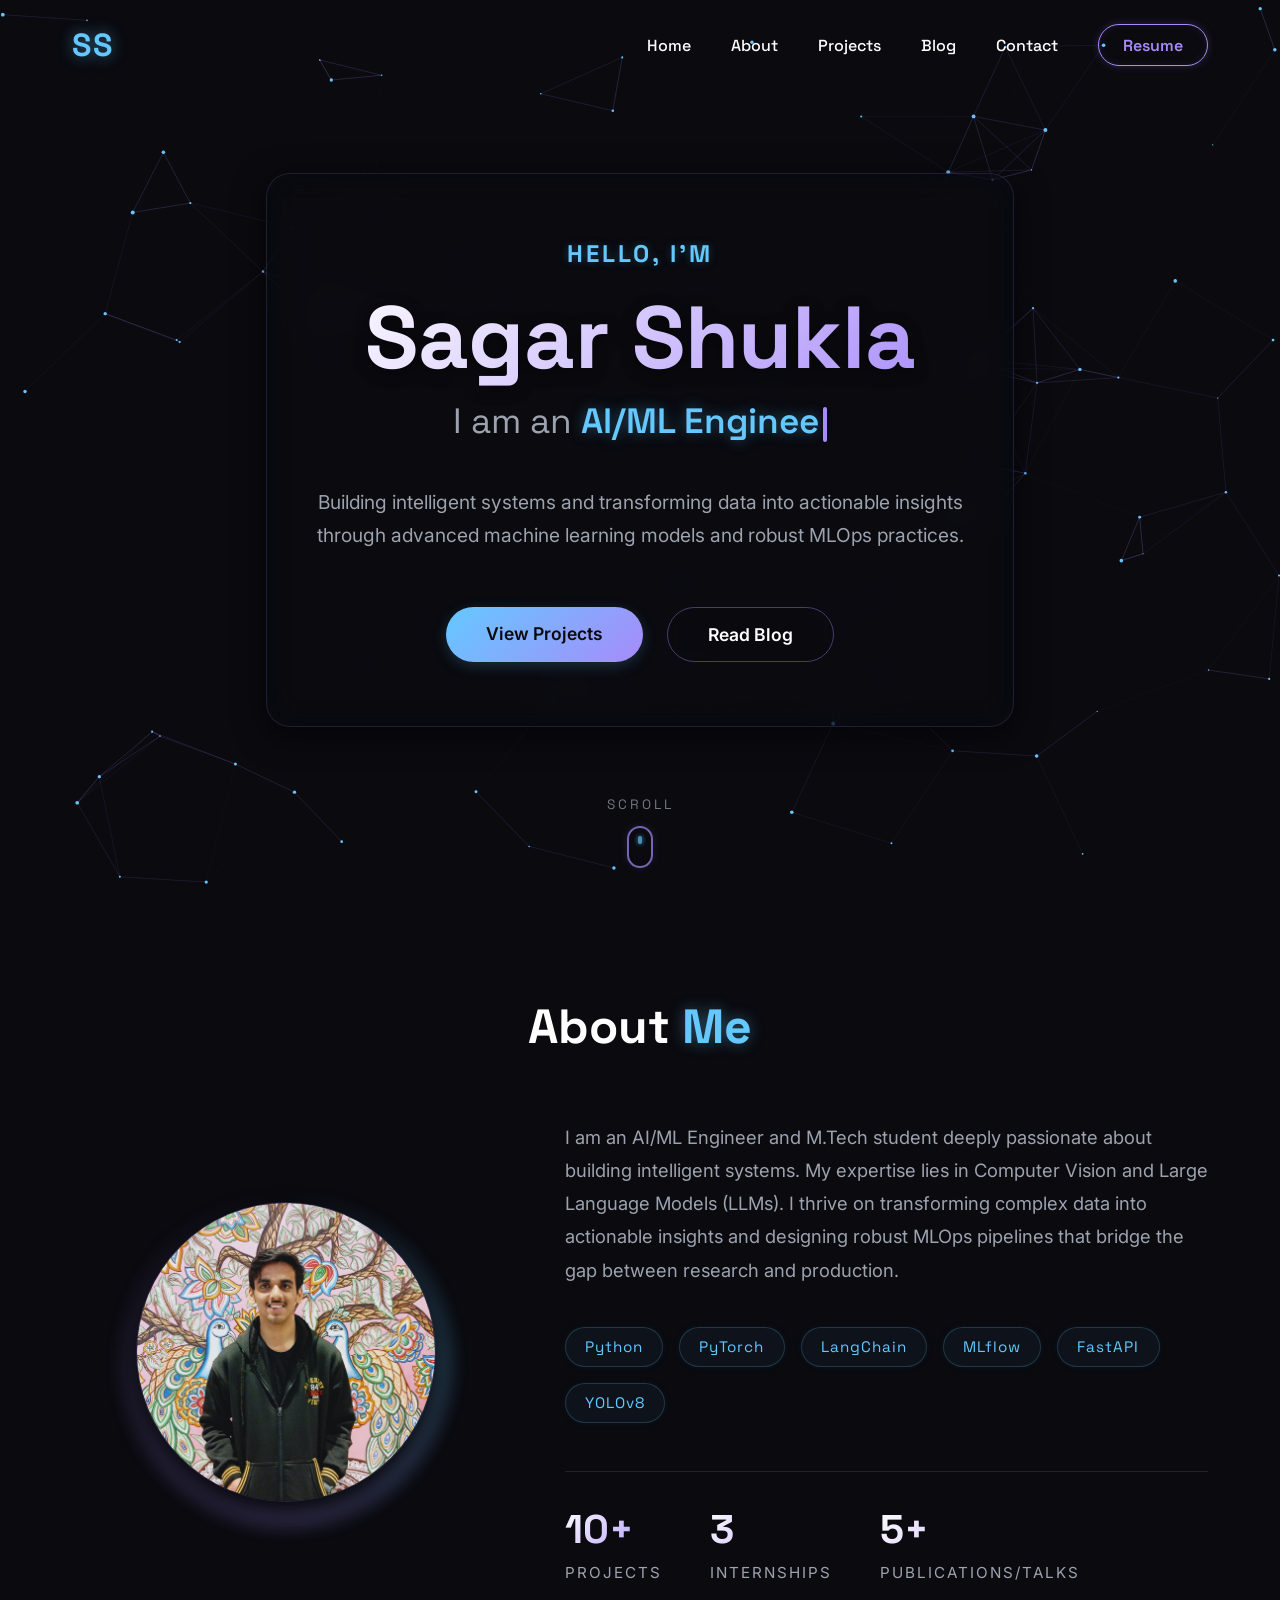
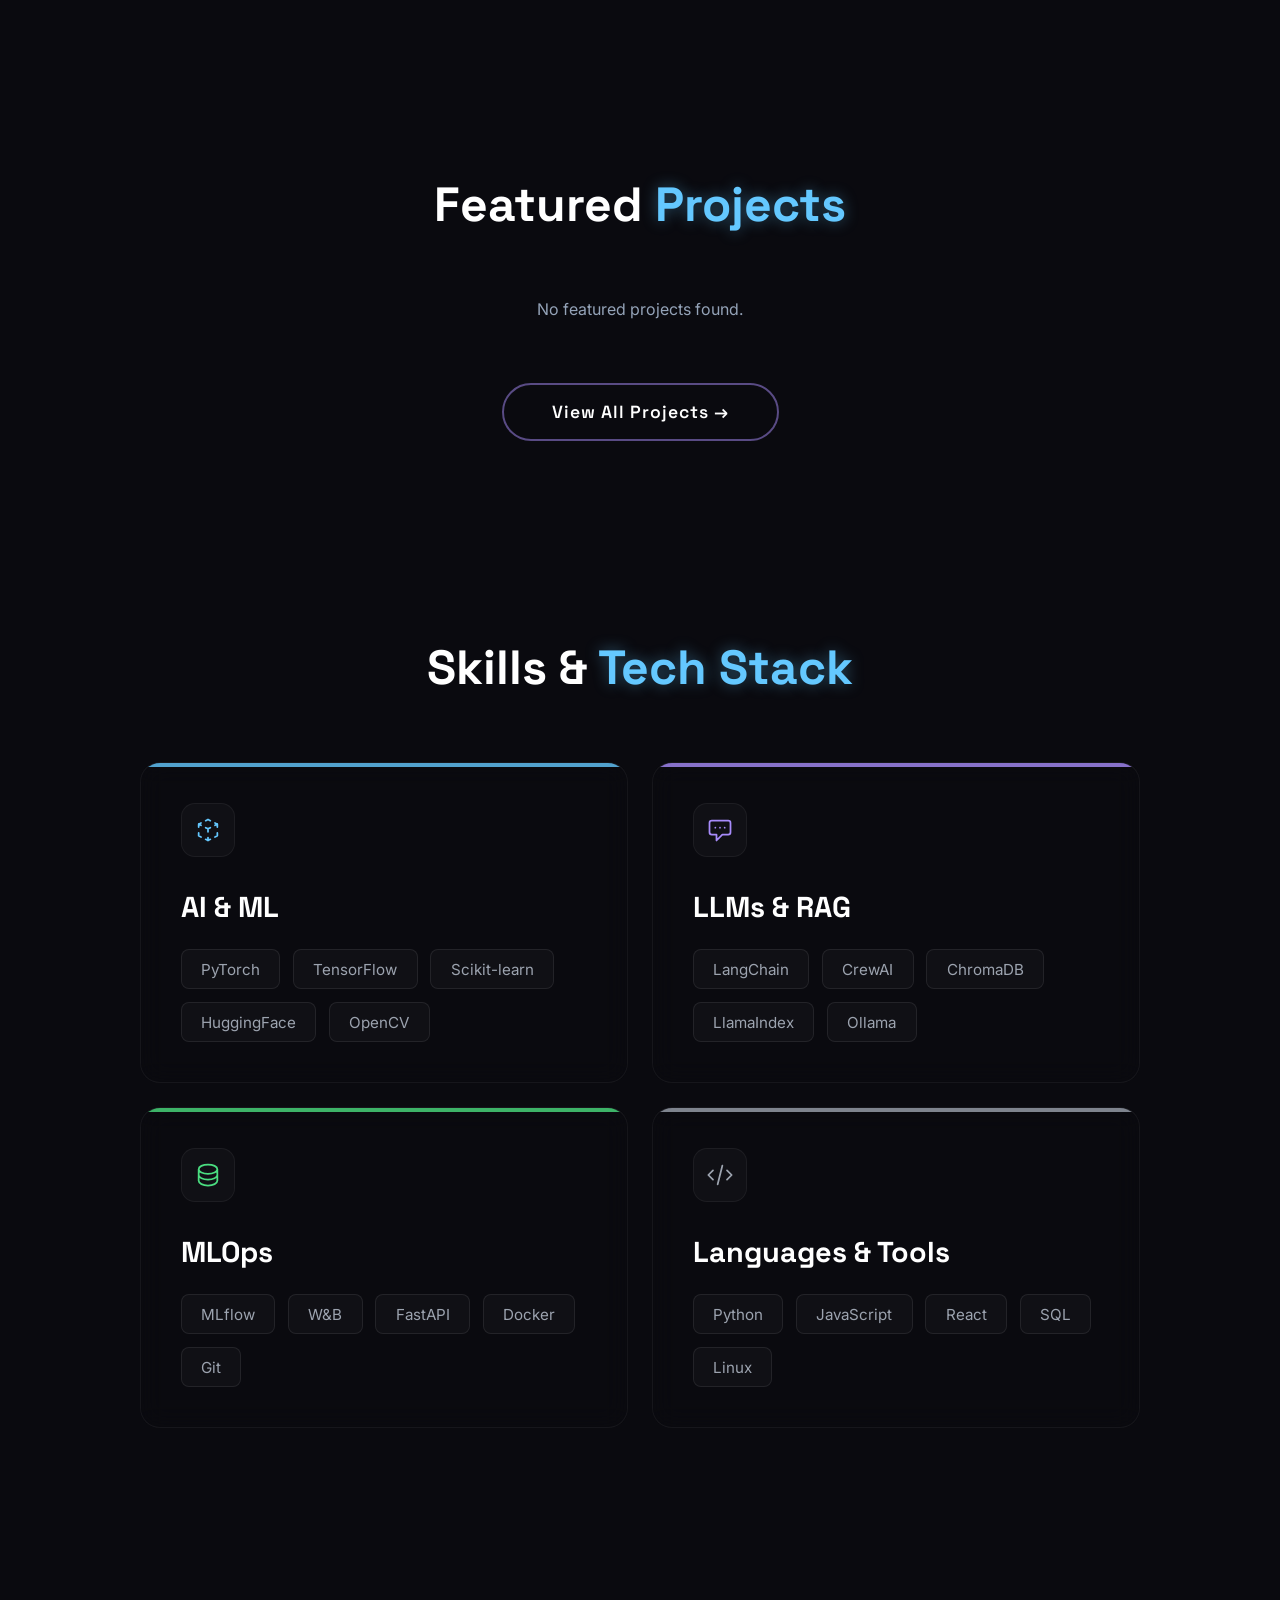
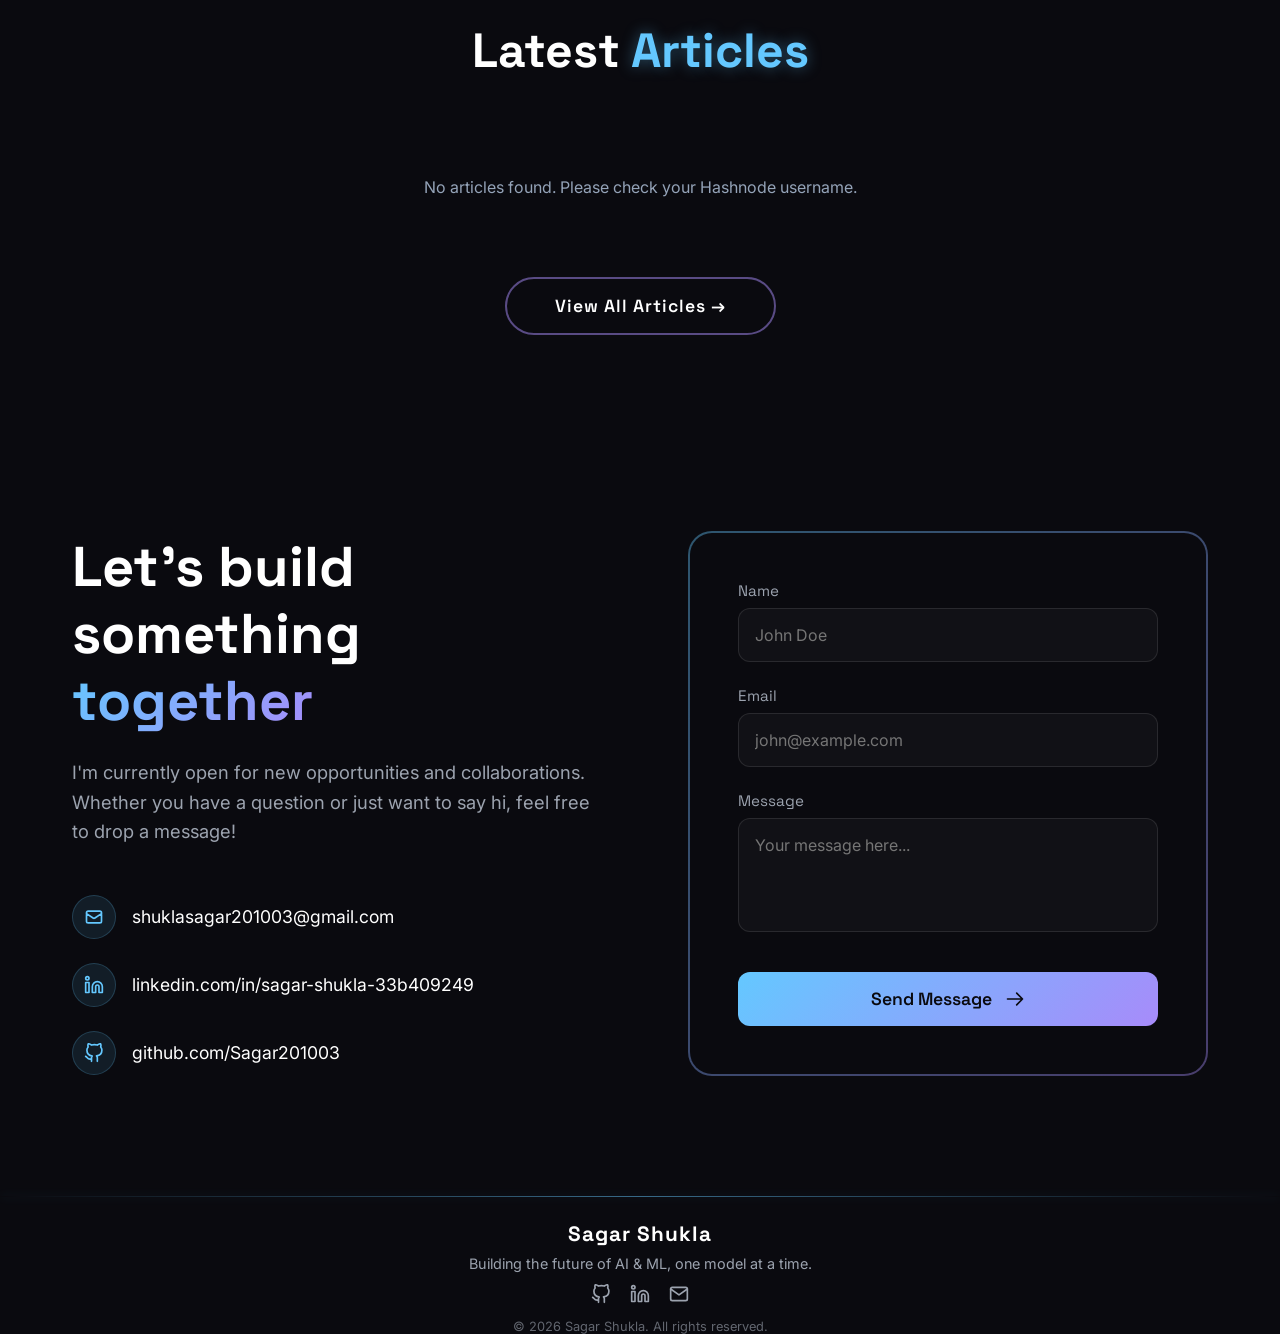
==== index.html @ 0f32e262 "feat: Prepare frontend for Google Sheets Contact Form" ====
<!DOCTYPE html>
<html lang="en">

<head>
    <meta charset="UTF-8">
    <meta name="viewport" content="width=device-width, initial-scale=1.0">
    <title>Sagar Shukla | AI/ML Engineer</title>
    <meta name="description"
        content="Portfolio of Sagar Shukla, AI/ML Engineer, MLOps Practitioner, and Computer Vision Engineer.">
    <link rel="preconnect" href="https://fonts.googleapis.com">
    <link rel="preconnect" href="https://fonts.gstatic.com" crossorigin>
    <link
        href="https://fonts.googleapis.com/css2?family=Inter:wght@400;500;600&family=Space+Grotesk:wght@500;700&display=swap"
        rel="stylesheet">
    <link rel="stylesheet" href="style.css">
</head>

<body>
    <!-- Navbar -->
    <nav id="navbar" class="navbar">
        <div class="nav-container">
            <a href="index.html" class="logo">SS</a>

            <div class="nav-menu">
                <a href="index.html" class="nav-link">Home</a>
                <a href="#about" class="nav-link">About</a>
                <a href="projects.html" class="nav-link">Projects</a>
                <a href="blog.html" class="nav-link">Blog</a>
                <a href="#contact" class="nav-link">Contact</a>
                <a href="SagarResume.pdf" target="_blank" rel="noopener noreferrer" class="btn-resume">Resume</a>
            </div>

            <div class="hamburger">
                <span class="bar"></span>
                <span class="bar"></span>
                <span class="bar"></span>
            </div>
        </div>
    </nav>

    <!-- Animated neural network background -->
    <canvas id="neural-bg"></canvas>

    <main class="hero-container">
        <div class="glass-card hero-content">
            <h2 class="greeting">Hello, I'm</h2>
            <h1 class="name">Sagar Shukla</h1>
            <div class="typewriter-container">
                <span class="role-prefix">I am an </span>
                <span class="typewriter-text" id="typewriter"></span><span class="cursor"></span>
            </div>

            <p class="description">
                Building intelligent systems and transforming data into actionable insights through advanced machine
                learning models and robust MLOps practices.
            </p>

            <div class="cta-group">
                <a href="#projects" class="btn btn-primary">View Projects</a>
                <a href="#blog" class="btn btn-secondary">Read Blog</a>
            </div>
        </div>

        <div class="scroll-indicator">
            <span>Scroll</span>
            <div class="mouse">
                <div class="wheel"></div>
            </div>
        </div>
    </main>

    <section id="about" class="about-section">
        <div class="container">
            <h2 class="section-title">About <span>Me</span></h2>

            <div class="about-content">
                <!-- Left: Stylized Avatar Placeholder -->
                <div class="about-image-wrapper">
                    <div class="glowing-ring"></div>
                    <img src="Sagar_ProfilePhoto.jpeg" alt="Sagar Shukla" class="avatar-placeholder" style="object-fit: cover; z-index: 2;" />
                </div>

                <!-- Right: Bio, Skills, Stats -->
                <div class="about-text-content">
                    <p class="bio">
                        I am an AI/ML Engineer and M.Tech student deeply passionate about building intelligent systems.
                        My expertise lies in Computer Vision and Large Language Models (LLMs). I thrive on transforming
                        complex data into actionable insights and designing robust MLOps pipelines that bridge the gap
                        between research and production.
                    </p>

                    <div class="skills-container">
                        <span class="skill-pill">Python</span>
                        <span class="skill-pill">PyTorch</span>
                        <span class="skill-pill">LangChain</span>
                        <span class="skill-pill">MLflow</span>
                        <span class="skill-pill">FastAPI</span>
                        <span class="skill-pill">YOLOv8</span>
                    </div>

                    <div class="stats-container">
                        <div class="stat-item">
                            <h3 class="stat-number">10+</h3>
                            <p class="stat-label">Projects</p>
                        </div>
                        <div class="stat-item">
                            <h3 class="stat-number">3</h3>
                            <p class="stat-label">Internships</p>
                        </div>
                        <div class="stat-item">
                            <h3 class="stat-number">5+</h3>
                            <p class="stat-label">Publications/Talks</p>
                        </div>
                    </div>
                </div>
            </div>
        </div>
    </section>

    <section id="projects" class="projects-section">
        <div class="container">
            <h2 class="section-title">Featured <span>Projects</span></h2>

            <div class="projects-grid" id="homepage-featured-projects">
                <!-- Dynamically populated by JS -->
                <div style="text-align: center; grid-column: 1 / -1; padding: 2rem; color: #94a3b8;">
                    Loading featured projects from GitHub...
                </div>
            </div>

            <div class="view-all-container">
                <a href="projects.html" class="btn btn-outline-pill">View All Projects &rarr;</a>
            </div>
        </div>
    </section>

    <section id="skills" class="skills-section">
        <div class="container">
            <h2 class="section-title">Skills & <span>Tech Stack</span></h2>

            <div class="bento-grid">
                <!-- AI/ML -->
                <div class="bento-card bento-aiml">
                    <div class="bento-icon">
                        <svg viewBox="0 0 24 24" fill="none" stroke="currentColor" stroke-width="1.5">
                            <path stroke-linecap="round" stroke-linejoin="round"
                                d="M14 10l-2 1m0 0l-2-1m2 1v2.5M20 7l-2 1m2-1l-2-1m2 1v2.5M14 4l-2-1-2 1M4 7l2-1M4 7l2 1M4 7v2.5M12 21l-2-1m2 1l2-1m-2 1v-2.5M6 18l-2-1v-2.5M18 18l2-1v-2.5" />
                        </svg>
                    </div>
                    <h3 class="bento-title">AI & ML</h3>
                    <div class="bento-tags">
                        <span class="skill-tag tag-aiml">PyTorch</span>
                        <span class="skill-tag tag-aiml">TensorFlow</span>
                        <span class="skill-tag tag-aiml">Scikit-learn</span>
                        <span class="skill-tag tag-aiml">HuggingFace</span>
                        <span class="skill-tag tag-aiml">OpenCV</span>
                    </div>
                </div>

                <!-- LLMs & RAG -->
                <div class="bento-card bento-llms">
                    <div class="bento-icon">
                        <svg viewBox="0 0 24 24" fill="none" stroke="currentColor" stroke-width="1.5">
                            <path stroke-linecap="round" stroke-linejoin="round"
                                d="M8 10h.01M12 10h.01M16 10h.01M9 16H5a2 2 0 01-2-2V6a2 2 0 012-2h14a2 2 0 012 2v8a2 2 0 01-2 2h-5l-5 5v-5z" />
                        </svg>
                    </div>
                    <h3 class="bento-title">LLMs & RAG</h3>
                    <div class="bento-tags">
                        <span class="skill-tag tag-llms">LangChain</span>
                        <span class="skill-tag tag-llms">CrewAI</span>
                        <span class="skill-tag tag-llms">ChromaDB</span>
                        <span class="skill-tag tag-llms">LlamaIndex</span>
                        <span class="skill-tag tag-llms">Ollama</span>
                    </div>
                </div>

                <!-- MLOps -->
                <div class="bento-card bento-mlops">
                    <div class="bento-icon">
                        <svg viewBox="0 0 24 24" fill="none" stroke="currentColor" stroke-width="1.5">
                            <path stroke-linecap="round" stroke-linejoin="round"
                                d="M4 7v10c0 2.21 3.582 4 8 4s8-1.79 8-4V7M4 7c0 2.21 3.582 4 8 4s8-1.79 8-4M4 7c0-2.21 3.582-4 8-4s8 1.79 8 4m0 5c0 2.21-3.582 4-8 4s-8-1.79-8-4" />
                        </svg>
                    </div>
                    <h3 class="bento-title">MLOps</h3>
                    <div class="bento-tags">
                        <span class="skill-tag tag-mlops">MLflow</span>
                        <span class="skill-tag tag-mlops">W&B</span>
                        <span class="skill-tag tag-mlops">FastAPI</span>
                        <span class="skill-tag tag-mlops">Docker</span>
                        <span class="skill-tag tag-mlops">Git</span>
                    </div>
                </div>

                <!-- Languages & Tools -->
                <div class="bento-card bento-tools">
                    <div class="bento-icon">
                        <svg viewBox="0 0 24 24" fill="none" stroke="currentColor" stroke-width="1.5">
                            <path stroke-linecap="round" stroke-linejoin="round"
                                d="M10 20l4-16m4 4l4 4-4 4M6 16l-4-4 4-4" />
                        </svg>
                    </div>
                    <h3 class="bento-title">Languages & Tools</h3>
                    <div class="bento-tags">
                        <span class="skill-tag tag-tools">Python</span>
                        <span class="skill-tag tag-tools">JavaScript</span>
                        <span class="skill-tag tag-tools">React</span>
                        <span class="skill-tag tag-tools">SQL</span>
                        <span class="skill-tag tag-tools">Linux</span>
                    </div>
                </div>
            </div>
        </div>
    </section>

    <section id="blog" class="blog-section">
        <div class="container">
            <h2 class="section-title">Latest <span>Articles</span></h2>

            <div class="blog-list" id="latest-articles-container">
                <div style="text-align: center; padding: 2rem; color: #94a3b8; width: 100%;">
                    Loading latest articles...
                </div>
            </div>

            <div class="view-all-container">
                <a href="blog.html" class="btn btn-outline-pill">View All Articles &rarr;</a>
            </div>
        </div>
    </section>

    <section id="contact" class="contact-section">
        <div class="container">
            <div class="contact-grid">
                <!-- Left Side: Info -->
                <div class="contact-info">
                    <h2 class="contact-heading">Let's build something <span>together</span></h2>
                    <p class="contact-text">I'm currently open for new opportunities and collaborations. Whether you
                        have a question or just want to say hi, feel free to drop a message!</p>

                    <div class="contact-links">
                        <a href="mailto:shuklasagar201003@gmail.com" class="contact-row">
                            <div class="contact-icon">
                                <svg viewBox="0 0 24 24" fill="none" stroke="currentColor" stroke-width="2">
                                    <path stroke-linecap="round" stroke-linejoin="round"
                                        d="M3 8l7.89 5.26a2 2 0 002.22 0L21 8M5 19h14a2 2 0 002-2V7a2 2 0 00-2-2H5a2 2 0 00-2 2v10a2 2 0 002 2z" />
                                </svg>
                            </div>
                            <span>shuklasagar201003@gmail.com</span>
                        </a>
                        <a href="https://www.linkedin.com/in/sagar-shukla-33b409249/" target="_blank" class="contact-row">
                            <div class="contact-icon">
                                <svg viewBox="0 0 24 24" fill="none" stroke="currentColor" stroke-width="2">
                                    <path stroke-linecap="round" stroke-linejoin="round"
                                        d="M16 8a6 6 0 016 6v7h-4v-7a2 2 0 00-2-2 2 2 0 00-2 2v7h-4v-7a6 6 0 016-6zM2 9h4v12H2z" />
                                    <circle cx="4" cy="4" r="2" />
                                </svg>
                            </div>
                            <span>linkedin.com/in/sagar-shukla-33b409249</span>
                        </a>
                        <a href="https://github.com/Sagar201003" target="_blank" class="contact-row">
                            <div class="contact-icon">
                                <svg viewBox="0 0 24 24" fill="none" stroke="currentColor" stroke-width="2">
                                    <path stroke-linecap="round" stroke-linejoin="round"
                                        d="M9 19c-5 1.5-5-2.5-7-3m14 6v-3.87a3.37 3.37 0 00-.94-2.61c3.14-.35 6.44-1.54 6.44-7A5.44 5.44 0 0020 4.77 5.07 5.07 0 0019.91 1S18.73.65 16 2.48a13.38 13.38 0 00-7 0C6.27.65 5.09 1 5.09 1A5.07 5.07 0 005 4.77a5.44 5.44 0 00-1.5 3.78c0 5.42 3.3 6.61 6.44 7A3.37 3.37 0 009 18.13V22" />
                                </svg>
                            </div>
                            <span>github.com/Sagar201003</span>
                        </a>
                    </div>
                </div>

                <!-- Right Side: Form -->
                <div class="contact-form-wrapper">
                    <div class="form-gradient-border"></div>
                    <form id="contactForm" class="contact-form">
                        <!-- Honeypot Spam Protection -->
                        <input type="text" name="_honeypot" style="display:none" tabindex="-1" autocomplete="off">

                        <div class="input-group">
                            <label for="name">Name</label>
                            <input type="text" id="name" name="name" placeholder="John Doe" required>
                        </div>
                        <div class="input-group">
                            <label for="email">Email</label>
                            <input type="email" id="email" name="email" placeholder="john@example.com" required>
                        </div>
                        <div class="input-group">
                            <label for="message">Message</label>
                            <textarea id="message" name="message" rows="4" placeholder="Your message here..." required></textarea>
                        </div>
                        <button type="submit" id="submitBtn" class="btn-submit">
                            <span id="btnText">Send Message</span>
                            <svg id="btnIcon" viewBox="0 0 24 24" fill="none" stroke="currentColor" stroke-width="2">
                                <path stroke-linecap="round" stroke-linejoin="round" d="M14 5l7 7m0 0l-7 7m7-7H3" />
                            </svg>
                        </button>
                        <div id="formStatus" style="margin-top: 1rem; text-align: center; font-weight: 500; display: none; padding: 0.5rem; border-radius: 8px;"></div>
                    </form>
                </div>
            </div>
        </div>
    </section>

    <!-- Footer -->
    <footer class="footer">
        <div class="footer-divider"></div>
        <div class="footer-content">
            <h3 class="footer-name">Sagar Shukla</h3>
            <p class="footer-tagline">Building the future of AI & ML, one model at a time.</p>

            <div class="footer-socials">
                <a href="https://github.com/Sagar201003" target="_blank" class="social-icon">
                    <svg viewBox="0 0 24 24" fill="none" stroke="currentColor" stroke-width="2" stroke-linecap="round" stroke-linejoin="round">
                        <path d="M9 19c-5 1.5-5-2.5-7-3m14 6v-3.87a3.37 3.37 0 00-.94-2.61c3.14-.35 6.44-1.54 6.44-7A5.44 5.44 0 0020 4.77 5.07 5.07 0 0019.91 1S18.73.65 16 2.48a13.38 13.38 0 00-7 0C6.27.65 5.09 1 5.09 1A5.07 5.07 0 005 4.77a5.44 5.44 0 00-1.5 3.78c0 5.42 3.3 6.61 6.44 7A3.37 3.37 0 009 18.13V22" />
                    </svg>
                </a>
                <a href="https://www.linkedin.com/in/sagar-shukla-33b409249/" target="_blank" class="social-icon">
                    <svg viewBox="0 0 24 24" fill="none" stroke="currentColor" stroke-width="2" stroke-linecap="round" stroke-linejoin="round">
                        <path d="M16 8a6 6 0 016 6v7h-4v-7a2 2 0 00-2-2 2 2 0 00-2 2v7h-4v-7a6 6 0 016-6zM2 9h4v12H2z" />
                        <circle cx="4" cy="4" r="2" />
                    </svg>
                </a>
                <a href="mailto:shuklasagar201003@gmail.com" class="social-icon">
                    <svg viewBox="0 0 24 24" fill="none" stroke="currentColor" stroke-width="2" stroke-linecap="round" stroke-linejoin="round">
                        <path d="M4 4h16c1.1 0 2 .9 2 2v12c0 1.1-.9 2-2 2H4c-1.1 0-2-.9-2-2V6c0-1.1.9-2 2-2z"></path>
                        <polyline points="22,6 12,13 2,6"></polyline>
                    </svg>
                </a>
            </div>
            <p class="footer-copyright">&copy; 2026 Sagar Shukla. All rights reserved.</p>
        </div>
    </footer>

    <script src="hashnode.js"></script>
    <script src="github.js"></script>
    <script src="script.js"></script>
</body>

</html>
---- style.css ----
:root {
    --bg-color: #0a0a0f;
    --accent-blue: #64c8ff;
    --accent-violet: #a78bfa;
    --text-primary: #ffffff;
    --text-secondary: #9ca3af;
    --font-heading: 'Space Grotesk', sans-serif;
    --font-body: 'Inter', sans-serif;
}

* {
    margin: 0;
    padding: 0;
    box-sizing: border-box;
    scroll-behavior: smooth;
}

body {
    background-color: var(--bg-color);
    color: var(--text-primary);
    font-family: var(--font-body);
    overflow-x: hidden;
    min-height: 100vh;
}
/* Navbar */
.navbar {
    position: fixed;
    top: 0;
    left: 0;
    width: 100%;
    z-index: 1000;
    background: transparent;
    transition: all 0.4s ease;
    padding: 1.5rem 0;
}

.navbar.scrolled {
    background: rgba(10, 10, 15, 0.85);
    backdrop-filter: blur(16px);
    -webkit-backdrop-filter: blur(16px);
    padding: 1rem 0;
    border-bottom: 1px solid rgba(167, 139, 250, 0.1);
    box-shadow: 0 4px 30px rgba(0, 0, 0, 0.5);
}

.nav-container {
    max-width: 1200px;
    margin: 0 auto;
    padding: 0 2rem;
    display: flex;
    justify-content: space-between;
    align-items: center;
}

.logo {
    font-family: var(--font-heading);
    font-size: 2rem;
    font-weight: 700;
    color: var(--accent-blue);
    text-decoration: none;
    text-shadow: 0 0 15px rgba(100, 200, 255, 0.5);
    letter-spacing: 2px;
}

.nav-menu {
    display: flex;
    align-items: center;
    gap: 2.5rem;
}

.nav-link {
    font-family: var(--font-heading);
    color: var(--text-primary);
    text-decoration: none;
    font-size: 1rem;
    font-weight: 500;
    position: relative;
    transition: color 0.3s ease;
}

.nav-link:hover {
    color: var(--accent-blue);
}

.nav-link::after {
    content: '';
    position: absolute;
    bottom: -5px;
    left: 0;
    width: 0;
    height: 2px;
    background: var(--accent-blue);
    transition: width 0.3s ease;
    box-shadow: 0 0 8px var(--accent-blue);
}

.nav-link:hover::after {
    width: 100%;
}

.btn-resume {
    font-family: var(--font-heading);
    color: var(--accent-violet);
    text-decoration: none;
    font-size: 1rem;
    font-weight: 600;
    padding: 0.6rem 1.5rem;
    border: 1px solid var(--accent-violet);
    border-radius: 50px;
    transition: all 0.3s ease;
    box-shadow: 0 0 10px rgba(167, 139, 250, 0.2), inset 0 0 10px rgba(167, 139, 250, 0.1);
}

.btn-resume:hover {
    background: rgba(167, 139, 250, 0.1);
    box-shadow: 0 0 20px rgba(167, 139, 250, 0.4), inset 0 0 15px rgba(167, 139, 250, 0.2);
    transform: translateY(-2px);
}

.hamburger {
    display: none;
    flex-direction: column;
    gap: 6px;
    cursor: pointer;
    z-index: 1001;
}

.hamburger .bar {
    width: 28px;
    height: 3px;
    background-color: var(--text-primary);
    border-radius: 3px;
    transition: all 0.3s ease-in-out;
}

#neural-bg {
    position: fixed;
    top: 0;
    left: 0;
    width: 100vw;
    height: 100vh;
    z-index: -1;
    background-color: var(--bg-color);
}

.hero-container {
    display: flex;
    flex-direction: column;
    justify-content: center;
    align-items: center;
    min-height: 100vh;
    padding: 2rem;
    position: relative;
    z-index: 1;
}

.hero-content {
    text-align: center;
    max-width: 800px;
    padding: 4rem 3rem;
    border-radius: 24px;
    animation: fadeIn 1.5s ease-out;
}

.glass-card {
    background: rgba(10, 10, 15, 0.4);
    backdrop-filter: blur(16px);
    -webkit-backdrop-filter: blur(16px);
    border: 1px solid rgba(167, 139, 250, 0.15);
    box-shadow: 0 8px 32px 0 rgba(0, 0, 0, 0.5), inset 0 0 32px rgba(100, 200, 255, 0.02);
}

.greeting {
    font-family: var(--font-heading);
    color: var(--accent-blue);
    font-size: 1.5rem;
    margin-bottom: 1rem;
    letter-spacing: 3px;
    text-transform: uppercase;
    text-shadow: 0 0 10px rgba(100, 200, 255, 0.3);
}

.name {
    font-family: var(--font-heading);
    font-size: 5.5rem;
    font-weight: 700;
    margin-bottom: 0.5rem;
    background: linear-gradient(135deg, #ffffff 0%, var(--accent-violet) 100%);
    -webkit-background-clip: text;
    -webkit-text-fill-color: transparent;
    line-height: 1.2;
    filter: drop-shadow(0 4px 8px rgba(0,0,0,0.4));
}

.typewriter-container {
    font-family: var(--font-heading);
    font-size: 2.2rem;
    margin-bottom: 2.5rem;
    color: var(--text-secondary);
    height: 3rem; /* Prevents layout shift during typing */
}

.role-prefix {
    font-weight: 400;
}

.typewriter-text {
    color: var(--accent-blue);
    font-weight: 600;
    text-shadow: 0 0 15px rgba(100, 200, 255, 0.4);
}

.cursor {
    display: inline-block;
    width: 4px;
    height: 2.2rem;
    background-color: var(--accent-violet);
    animation: blink 1s step-end infinite;
    margin-left: 4px;
    vertical-align: middle;
    border-radius: 2px;
}

.description {
    font-size: 1.2rem;
    color: var(--text-secondary);
    line-height: 1.7;
    margin-bottom: 3.5rem;
    max-width: 650px;
    margin-inline: auto;
    font-weight: 400;
}

.cta-group {
    display: flex;
    gap: 1.5rem;
    justify-content: center;
}

.btn {
    font-family: var(--font-body);
    font-weight: 600;
    font-size: 1.1rem;
    padding: 1rem 2.5rem;
    border-radius: 50px;
    text-decoration: none;
    transition: all 0.3s cubic-bezier(0.25, 0.8, 0.25, 1);
    cursor: pointer;
    display: inline-block;
    position: relative;
    overflow: hidden;
}

.btn-primary {
    background: linear-gradient(135deg, var(--accent-blue), var(--accent-violet));
    color: var(--bg-color);
    border: none;
    box-shadow: 0 4px 15px rgba(100, 200, 255, 0.2);
}

.btn-primary:hover {
    transform: translateY(-3px);
    box-shadow: 0 8px 25px rgba(100, 200, 255, 0.4);
}

.btn-secondary {
    background: transparent;
    color: var(--text-primary);
    border: 1px solid rgba(167, 139, 250, 0.4);
    backdrop-filter: blur(5px);
}

.btn-secondary:hover {
    background: rgba(167, 139, 250, 0.1);
    transform: translateY(-3px);
    border-color: var(--accent-violet);
    box-shadow: 0 8px 25px rgba(167, 139, 250, 0.2);
}

.scroll-indicator {
    position: absolute;
    bottom: 2rem;
    display: flex;
    flex-direction: column;
    align-items: center;
    gap: 0.8rem;
    color: var(--text-secondary);
    font-size: 0.85rem;
    font-family: var(--font-heading);
    text-transform: uppercase;
    letter-spacing: 3px;
    animation: fadeDown 2s infinite;
    opacity: 0.7;
    transition: opacity 0.3s ease;
}

.scroll-indicator:hover {
    opacity: 1;
}

.mouse {
    width: 26px;
    height: 42px;
    border: 2px solid var(--accent-violet);
    border-radius: 15px;
    display: flex;
    justify-content: center;
    padding-top: 8px;
    box-shadow: 0 0 10px rgba(167, 139, 250, 0.2);
}

.wheel {
    width: 4px;
    height: 8px;
    background-color: var(--accent-blue);
    border-radius: 2px;
    animation: scroll 1.5s infinite;
    box-shadow: 0 0 5px var(--accent-blue);
}

@keyframes blink {
    0%, 100% { opacity: 1; }
    50% { opacity: 0; }
}

@keyframes scroll {
    0% { transform: translateY(0); opacity: 1; }
    100% { transform: translateY(12px); opacity: 0; }
}

@keyframes fadeIn {
    from { opacity: 0; transform: translateY(30px); filter: blur(5px); }
    to { opacity: 1; transform: translateY(0); filter: blur(0); }
}

@keyframes fadeDown {
    0%, 100% { transform: translateY(0); }
    50% { transform: translateY(10px); }
}

/* Container utilities */
.container {
    max-width: 1200px;
    margin: 0 auto;
    padding: 0 2rem;
}

/* About Section */
.about-section {
    padding: 6rem 0;
    position: relative;
    z-index: 1;
    background: transparent;
}

.section-title {
    font-family: var(--font-heading);
    font-size: 3rem;
    text-align: center;
    margin-bottom: 4rem;
    color: var(--text-primary);
}

.section-title span {
    color: var(--accent-blue);
    text-shadow: 0 0 15px rgba(100, 200, 255, 0.4);
}

.about-content {
    display: flex;
    align-items: center;
    gap: 4rem;
}

/* Left: Avatar */
.about-image-wrapper {
    flex: 1;
    display: flex;
    justify-content: center;
    position: relative;
}

.glowing-ring {
    position: absolute;
    width: 320px;
    height: 320px;
    border-radius: 50%;
    background: conic-gradient(from 0deg, transparent 0%, var(--accent-blue) 25%, var(--accent-violet) 50%, transparent 100%);
    animation: rotate 4s linear infinite;
    filter: blur(10px);
    opacity: 0.8;
}

.glowing-ring::after {
    content: '';
    position: absolute;
    inset: 5px;
    background: var(--bg-color);
    border-radius: 50%;
}

.avatar-placeholder {
    width: 300px;
    height: 300px;
    border-radius: 50%;
    background: rgba(10, 10, 15, 0.6);
    backdrop-filter: blur(10px);
    border: 1px solid rgba(167, 139, 250, 0.2);
    display: flex;
    justify-content: center;
    align-items: center;
    position: relative;
    z-index: 2;
    overflow: hidden;
}

.avatar-placeholder svg {
    width: 120px;
    height: 120px;
    color: var(--text-secondary);
    opacity: 0.5;
}

/* Right: Bio & Skills */
.about-text-content {
    flex: 1.5;
}

.bio {
    font-size: 1.15rem;
    color: var(--text-secondary);
    line-height: 1.8;
    margin-bottom: 2.5rem;
}

.skills-container {
    display: flex;
    flex-wrap: wrap;
    gap: 1rem;
    margin-bottom: 3rem;
}

.skill-pill {
    padding: 0.6rem 1.2rem;
    background: rgba(100, 200, 255, 0.05);
    border: 1px solid rgba(100, 200, 255, 0.2);
    border-radius: 50px;
    color: var(--accent-blue);
    font-family: var(--font-heading);
    font-size: 0.95rem;
    letter-spacing: 1px;
    transition: all 0.3s ease;
    box-shadow: 0 0 10px rgba(100, 200, 255, 0.05);
}

.skill-pill:hover {
    background: rgba(100, 200, 255, 0.15);
    border-color: var(--accent-blue);
    box-shadow: 0 0 20px rgba(100, 200, 255, 0.2);
    transform: translateY(-2px);
}

.stats-container {
    display: flex;
    gap: 3rem;
    padding-top: 2rem;
    border-top: 1px solid rgba(255, 255, 255, 0.1);
}

.stat-item {
    display: flex;
    flex-direction: column;
}

.stat-number {
    font-family: var(--font-heading);
    font-size: 2.5rem;
    font-weight: 700;
    background: linear-gradient(135deg, var(--text-primary), var(--accent-violet));
    -webkit-background-clip: text;
    -webkit-text-fill-color: transparent;
    margin-bottom: 0.5rem;
}

.stat-label {
    font-size: 0.95rem;
    color: var(--text-secondary);
    text-transform: uppercase;
    letter-spacing: 2px;
}

@keyframes rotate {
    from { transform: rotate(0deg); }
    to { transform: rotate(360deg); }
}

/* Projects Section */
.projects-section {
    padding: 6rem 0;
    position: relative;
    z-index: 1;
}

.projects-grid {
    display: grid;
    grid-template-columns: repeat(auto-fit, minmax(320px, 1fr));
    gap: 2.5rem;
    margin-bottom: 4rem;
}

.project-card {
    background: rgba(10, 10, 15, 0.4);
    backdrop-filter: blur(12px);
    border: 1px solid rgba(167, 139, 250, 0.15);
    border-radius: 20px;
    overflow: hidden;
    transition: all 0.4s cubic-bezier(0.175, 0.885, 0.32, 1.275);
    display: flex;
    flex-direction: column;
}

.project-card:hover {
    transform: translateY(-10px) scale(1.02);
    border-color: rgba(100, 200, 255, 0.5);
    box-shadow: 0 15px 35px rgba(0, 0, 0, 0.4), 0 0 20px rgba(100, 200, 255, 0.2);
}

.card-banner {
    height: 140px;
    background: linear-gradient(135deg, var(--accent-blue), var(--accent-violet));
    opacity: 0.8;
}

.banner-2 {
    background: linear-gradient(135deg, #4ade80, var(--accent-blue));
}

.banner-3 {
    background: linear-gradient(135deg, var(--accent-violet), #f472b6);
}

.card-content {
    padding: 2rem;
    flex: 1;
    display: flex;
    flex-direction: column;
}

.project-title {
    font-family: var(--font-heading);
    font-size: 1.5rem;
    color: var(--text-primary);
    margin-bottom: 1rem;
}

.project-desc {
    color: var(--text-secondary);
    line-height: 1.6;
    margin-bottom: 1.5rem;
    font-size: 1rem;
    flex: 1;
}

.tech-stack {
    display: flex;
    flex-wrap: wrap;
    gap: 0.5rem;
    margin-bottom: 2rem;
}

.tech-badge {
    font-size: 0.8rem;
    font-weight: 500;
    padding: 0.3rem 0.8rem;
    background: rgba(255, 255, 255, 0.05);
    border: 1px solid rgba(255, 255, 255, 0.1);
    border-radius: 4px;
    color: var(--accent-blue);
    letter-spacing: 0.5px;
}

.card-actions {
    display: flex;
    gap: 1rem;
}

.btn-card {
    flex: 1;
    text-align: center;
    padding: 0.8rem;
    border-radius: 8px;
    font-family: var(--font-heading);
    font-size: 0.95rem;
    text-decoration: none;
    transition: all 0.3s ease;
    font-weight: 600;
}

.btn-card:not(.btn-github) {
    background: rgba(100, 200, 255, 0.1);
    color: var(--accent-blue);
    border: 1px solid rgba(100, 200, 255, 0.2);
}

.btn-card:not(.btn-github):hover {
    background: var(--accent-blue);
    color: var(--bg-color);
}

.btn-github {
    background: rgba(255, 255, 255, 0.05);
    color: var(--text-primary);
    border: 1px solid rgba(255, 255, 255, 0.1);
}

.btn-github:hover {
    background: var(--text-primary);
    color: var(--bg-color);
}

.view-all-container {
    text-align: center;
    margin-top: 2rem;
}

.btn-outline-pill {
    background: transparent;
    color: var(--text-primary);
    border: 2px solid rgba(167, 139, 250, 0.5);
    padding: 1rem 3rem;
    border-radius: 50px;
    font-family: var(--font-heading);
    font-size: 1.1rem;
    text-decoration: none;
    transition: all 0.3s ease;
    display: inline-block;
    letter-spacing: 1px;
}

.btn-outline-pill:hover {
    background: rgba(167, 139, 250, 0.1);
    border-color: var(--accent-violet);
    box-shadow: 0 0 20px rgba(167, 139, 250, 0.2);
    transform: translateY(-2px);
}

/* Skills Section */
.skills-section {
    padding: 6rem 0;
    position: relative;
    z-index: 1;
}

.bento-grid {
    display: grid;
    grid-template-columns: repeat(2, 1fr);
    gap: 1.5rem;
    max-width: 1000px;
    margin: 0 auto;
}

.bento-card {
    background: rgba(10, 10, 15, 0.4);
    backdrop-filter: blur(12px);
    border: 1px solid rgba(255, 255, 255, 0.05);
    border-radius: 20px;
    padding: 2.5rem;
    display: flex;
    flex-direction: column;
    transition: all 0.3s ease;
    position: relative;
    overflow: hidden;
}

.bento-card::before {
    content: '';
    position: absolute;
    top: 0;
    left: 0;
    width: 100%;
    height: 4px;
    background: var(--card-accent, transparent);
    opacity: 0.8;
}

.bento-card:hover {
    transform: translateY(-5px);
    box-shadow: 0 10px 30px rgba(0, 0, 0, 0.5), inset 0 0 20px rgba(255, 255, 255, 0.02);
    border-color: rgba(255, 255, 255, 0.15);
}

.bento-aiml { --card-accent: #64c8ff; }
.bento-llms { --card-accent: #a78bfa; }
.bento-mlops { --card-accent: #4ade80; }
.bento-tools { --card-accent: #9ca3af; }

.bento-icon {
    width: 54px;
    height: 54px;
    border-radius: 14px;
    background: rgba(255, 255, 255, 0.03);
    display: flex;
    align-items: center;
    justify-content: center;
    margin-bottom: 2rem;
    color: var(--card-accent);
    border: 1px solid rgba(255, 255, 255, 0.05);
}

.bento-icon svg {
    width: 28px;
    height: 28px;
}

.bento-title {
    font-family: var(--font-heading);
    font-size: 1.8rem;
    color: var(--text-primary);
    margin-bottom: 1.5rem;
}

.bento-tags {
    display: flex;
    flex-wrap: wrap;
    gap: 0.8rem;
    margin-top: auto;
}

.skill-tag {
    padding: 0.6rem 1.2rem;
    background: rgba(255, 255, 255, 0.03);
    border: 1px solid rgba(255, 255, 255, 0.08);
    border-radius: 8px;
    font-size: 0.95rem;
    color: var(--text-secondary);
    transition: all 0.3s ease;
    font-family: var(--font-body);
}

.bento-card:hover .tag-aiml { border-color: rgba(100, 200, 255, 0.3); color: #64c8ff; background: rgba(100, 200, 255, 0.05); box-shadow: 0 0 10px rgba(100, 200, 255, 0.1); }
.bento-card:hover .tag-llms { border-color: rgba(167, 139, 250, 0.3); color: #a78bfa; background: rgba(167, 139, 250, 0.05); box-shadow: 0 0 10px rgba(167, 139, 250, 0.1); }
.bento-card:hover .tag-mlops { border-color: rgba(74, 222, 128, 0.3); color: #4ade80; background: rgba(74, 222, 128, 0.05); box-shadow: 0 0 10px rgba(74, 222, 128, 0.1); }
.bento-card:hover .tag-tools { border-color: rgba(156, 163, 175, 0.3); color: #e5e7eb; background: rgba(156, 163, 175, 0.05); box-shadow: 0 0 10px rgba(156, 163, 175, 0.1); }

/* Blog Section */
.blog-section {
    padding: 6rem 0;
    position: relative;
    z-index: 1;
}

.blog-list {
    display: flex;
    flex-direction: column;
    gap: 1.5rem;
    margin-bottom: 3rem;
    max-width: 900px;
    margin-inline: auto;
}

.blog-card {
    background: rgba(10, 10, 15, 0.4);
    backdrop-filter: blur(12px);
    border: 1px solid rgba(167, 139, 250, 0.1);
    border-left: 4px solid var(--accent-blue);
    border-radius: 12px;
    transition: all 0.3s ease;
}

.blog-card:hover {
    transform: translateX(10px);
    border-color: rgba(167, 139, 250, 0.3);
    border-left-color: var(--accent-blue);
    box-shadow: 0 10px 30px rgba(0, 0, 0, 0.3), -5px 0 15px rgba(100, 200, 255, 0.15);
    background: rgba(10, 10, 15, 0.6);
}

.blog-card-content {
    padding: 2rem;
}

.blog-meta {
    display: flex;
    align-items: center;
    flex-wrap: wrap;
    gap: 1.5rem;
    margin-bottom: 1rem;
    font-size: 0.9rem;
    color: var(--text-secondary);
}

.blog-category {
    padding: 0.3rem 1rem;
    border-radius: 50px;
    font-family: var(--font-heading);
    font-weight: 600;
    letter-spacing: 0.5px;
    font-size: 0.8rem;
    text-transform: uppercase;
}

.cat-cv {
    background: rgba(100, 200, 255, 0.1);
    color: #64c8ff;
    border: 1px solid rgba(100, 200, 255, 0.2);
}

.cat-llm {
    background: rgba(167, 139, 250, 0.1);
    color: #a78bfa;
    border: 1px solid rgba(167, 139, 250, 0.2);
}

.cat-mlops {
    background: rgba(74, 222, 128, 0.1);
    color: #4ade80;
    border: 1px solid rgba(74, 222, 128, 0.2);
}

.blog-title {
    font-family: var(--font-heading);
    font-size: 1.6rem;
    color: var(--text-primary);
    margin-bottom: 0.8rem;
    line-height: 1.3;
}

.blog-excerpt {
    color: var(--text-secondary);
    line-height: 1.6;
    margin-bottom: 1.5rem;
}

.read-more {
    display: inline-block;
    color: var(--accent-violet);
    font-family: var(--font-heading);
    font-weight: 600;
    text-decoration: none;
    font-size: 1.05rem;
    transition: color 0.3s ease;
}

.read-more:hover {
    color: var(--accent-blue);
}

/* Contact Section */
.contact-section {
    padding: 6rem 0;
    position: relative;
    z-index: 1;
}

.contact-grid {
    display: grid;
    grid-template-columns: 1fr 1fr;
    gap: 6rem;
    align-items: center;
}

.contact-heading {
    font-family: var(--font-heading);
    font-size: 3.5rem;
    color: var(--text-primary);
    line-height: 1.2;
    margin-bottom: 1.5rem;
}

.contact-heading span {
    background: linear-gradient(135deg, var(--accent-blue), var(--accent-violet));
    -webkit-background-clip: text;
    -webkit-text-fill-color: transparent;
}

.contact-text {
    font-size: 1.15rem;
    color: var(--text-secondary);
    line-height: 1.6;
    margin-bottom: 3rem;
}

.contact-links {
    display: flex;
    flex-direction: column;
    gap: 1.5rem;
}

.contact-row {
    display: flex;
    align-items: center;
    gap: 1rem;
    text-decoration: none;
    color: var(--text-primary);
    font-size: 1.1rem;
    transition: all 0.3s ease;
}

.contact-row:hover {
    color: var(--accent-blue);
    transform: translateX(5px);
}

.contact-icon {
    width: 44px;
    height: 44px;
    border-radius: 50%;
    background: rgba(100, 200, 255, 0.1);
    display: flex;
    align-items: center;
    justify-content: center;
    color: var(--accent-blue);
    border: 1px solid rgba(100, 200, 255, 0.2);
}

.contact-icon svg {
    width: 20px;
    height: 20px;
}

.contact-form-wrapper {
    position: relative;
    padding: 2px;
    border-radius: 24px;
    background: linear-gradient(135deg, rgba(100,200,255,0.4), rgba(167,139,250,0.4));
    animation: borderGlow 4s linear infinite alternate;
}

@keyframes borderGlow {
    0% { filter: hue-rotate(0deg); box-shadow: 0 0 15px rgba(100,200,255,0.2); }
    100% { filter: hue-rotate(30deg); box-shadow: 0 0 25px rgba(167,139,250,0.3); }
}

.contact-form {
    background: var(--bg-color);
    padding: 3rem;
    border-radius: 22px;
    display: flex;
    flex-direction: column;
    gap: 1.5rem;
}

.input-group {
    display: flex;
    flex-direction: column;
    gap: 0.5rem;
}

.input-group label {
    font-family: var(--font-heading);
    font-size: 0.95rem;
    color: var(--text-secondary);
}

.input-group input,
.input-group textarea {
    background: rgba(255, 255, 255, 0.03);
    border: 1px solid rgba(255, 255, 255, 0.1);
    border-radius: 12px;
    padding: 1rem;
    color: var(--text-primary);
    font-family: var(--font-body);
    font-size: 1rem;
    transition: all 0.3s ease;
    resize: none;
}

.input-group input:focus,
.input-group textarea:focus {
    outline: none;
    border-color: var(--accent-blue);
    background: rgba(100, 200, 255, 0.05);
    box-shadow: 0 0 10px rgba(100, 200, 255, 0.1);
}

.btn-submit {
    display: flex;
    align-items: center;
    justify-content: center;
    gap: 0.8rem;
    padding: 1rem;
    background: linear-gradient(135deg, var(--accent-blue), var(--accent-violet));
    color: var(--bg-color);
    border: none;
    border-radius: 12px;
    font-family: var(--font-heading);
    font-weight: 600;
    font-size: 1.1rem;
    cursor: pointer;
    transition: all 0.3s ease;
    margin-top: 1rem;
}

.btn-submit:hover {
    transform: translateY(-2px);
    box-shadow: 0 10px 25px rgba(100, 200, 255, 0.4);
}

.btn-submit svg {
    width: 20px;
    height: 20px;
}

/* Footer Section */
.footer {
    position: relative;
    z-index: 1;
    background: var(--bg-color);
    padding: 1.5rem 0;
    text-align: center;
    height: auto;
    max-height: 120px;
}

.footer-divider {
    width: 100%;
    height: 1px;
    background: linear-gradient(90deg, transparent, var(--accent-blue), transparent);
    opacity: 0.5;
    box-shadow: 0 0 10px rgba(100, 200, 255, 0.4);
    margin-bottom: 1.5rem;
}

.footer-content {
    display: flex;
    flex-direction: column;
    align-items: center;
    gap: 0.5rem;
}

.footer-name {
    font-family: var(--font-heading);
    font-size: 1.3rem;
    color: var(--text-primary);
    letter-spacing: 1px;
}

.footer-tagline {
    font-size: 0.9rem;
    color: var(--text-secondary);
}

.footer-socials {
    display: flex;
    gap: 1.2rem;
    margin: 0.2rem 0;
}

.social-icon {
    color: var(--text-secondary);
    transition: all 0.3s ease;
}

.social-icon:hover {
    color: var(--accent-blue);
    transform: translateY(-2px);
    filter: drop-shadow(0 0 5px rgba(100, 200, 255, 0.5));
}

.social-icon svg {
    width: 20px;
    height: 20px;
}

.footer-copyright {
    font-size: 0.8rem;
    color: rgba(156, 163, 175, 0.6);
}

/* Responsive Design */
@media (max-width: 900px) {
    .name { font-size: 4.5rem; }
    .typewriter-container { font-size: 1.8rem; }
    .about-content { flex-direction: column; text-align: center; gap: 3rem; }
    .stats-container { justify-content: center; flex-wrap: wrap; }
    .contact-grid { grid-template-columns: 1fr; gap: 4rem; }
    .contact-heading { font-size: 3rem; }
}

@media (max-width: 768px) {
    .hero-content { padding: 3rem 1.5rem; }
    .name { font-size: 3.5rem; }
    .typewriter-container { font-size: 1.5rem; height: 2rem; margin-bottom: 2rem; }
    .cursor { height: 1.5rem; }
    .cta-group { flex-direction: column; gap: 1rem; }
    .description { font-size: 1.1rem; }
    .glowing-ring { width: 260px; height: 260px; }
    .avatar-placeholder { width: 240px; height: 240px; }
    .avatar-placeholder svg { width: 100px; height: 100px; }
    .skills-container { justify-content: center; }
    .bento-grid { grid-template-columns: 1fr; }
    .contact-form { padding: 2rem; }

    /* Mobile Navbar */
    .hamburger { display: flex; }
    .nav-menu {
        position: fixed;
        top: 0;
        right: -100%;
        width: 70%;
        height: 100vh;
        background: rgba(10, 10, 15, 0.95);
        backdrop-filter: blur(15px);
        flex-direction: column;
        justify-content: center;
        align-items: center;
        gap: 3rem;
        transition: 0.4s ease-in-out;
        border-left: 1px solid rgba(167, 139, 250, 0.1);
    }
    .nav-menu.active {
        right: 0;
    }
    .hamburger.active .bar:nth-child(1) { transform: translateY(9px) rotate(45deg); }
    .hamburger.active .bar:nth-child(2) { opacity: 0; }
    .hamburger.active .bar:nth-child(3) { transform: translateY(-9px) rotate(-45deg); }
}

@media (max-width: 480px) {
    .name { font-size: 2.8rem; }
    .greeting { font-size: 1.2rem; }
    .typewriter-container { font-size: 1.2rem; }
    .stat-number { font-size: 2rem; }
    .stats-container { gap: 1.5rem; }
}

/* Projects Page Additions */
.projects-page-wrapper {
    min-height: 100vh;
    padding-bottom: 4rem;
}

.projects-header-container {
    padding: 8rem 2rem 2rem;
    text-align: center;
    position: relative;
    z-index: 1;
}

.projects-page-title {
    font-family: var(--font-heading);
    font-size: 3.5rem;
    color: var(--text-primary);
    margin-bottom: 1rem;
}

.projects-page-title span {
    background: linear-gradient(135deg, var(--accent-blue), var(--accent-violet));
    -webkit-background-clip: text;
    -webkit-text-fill-color: transparent;
}

.projects-page-desc {
    color: var(--text-secondary);
    font-size: 1.1rem;
    max-width: 600px;
    margin: 0 auto;
    line-height: 1.6;
}

.projects-controls {
    display: flex;
    justify-content: space-between;
    align-items: center;
    max-width: 1200px;
    margin: 0 auto 3rem;
    padding: 0 2rem;
    flex-wrap: wrap;
    gap: 1.5rem;
    position: relative;
    z-index: 1;
}

.filter-bar {
    display: flex;
    gap: 0.8rem;
    flex-wrap: wrap;
}

.filter-pill {
    padding: 0.6rem 1.2rem;
    background: rgba(255, 255, 255, 0.05);
    border: 1px solid rgba(255, 255, 255, 0.1);
    border-radius: 50px;
    color: var(--text-secondary);
    font-family: var(--font-heading);
    font-size: 0.95rem;
    cursor: pointer;
    transition: all 0.3s ease;
}

.filter-pill:hover {
    background: rgba(100, 200, 255, 0.1);
    color: var(--accent-blue);
    border-color: rgba(100, 200, 255, 0.3);
}

.filter-pill.active {
    background: linear-gradient(135deg, var(--accent-blue), var(--accent-violet));
    color: var(--bg-color);
    border-color: transparent;
    box-shadow: 0 4px 15px rgba(100, 200, 255, 0.3);
}

.search-bar {
    position: relative;
    width: 100%;
    max-width: 280px;
}

.search-bar input {
    width: 100%;
    background: rgba(10, 10, 15, 0.6);
    border: 1px solid rgba(167, 139, 250, 0.3);
    border-radius: 50px;
    padding: 0.7rem 1.2rem 0.7rem 2.5rem;
    color: var(--text-primary);
    font-family: var(--font-body);
    font-size: 0.95rem;
    backdrop-filter: blur(10px);
    transition: all 0.3s ease;
}

.search-bar input:focus {
    outline: none;
    border-color: var(--accent-blue);
    box-shadow: 0 0 15px rgba(100, 200, 255, 0.2);
}

.search-icon {
    position: absolute;
    left: 14px;
    top: 50%;
    transform: translateY(-50%);
    color: var(--text-secondary);
    width: 16px;
    height: 16px;
}

.project-card.filtering-out {
    opacity: 0;
    transform: scale(0.8);
    pointer-events: none;
}

.project-card.hidden {
    display: none !important;
}

@media (max-width: 768px) {
    .projects-controls {
        flex-direction: column;
        align-items: stretch;
    }
    .search-bar {
        max-width: 100%;
    }
    .filter-bar {
        justify-content: center;
    }
}

/* Blog Page Theme & Additions */
body.blog-theme {
    --bg-color: #0f0f14;
}

.featured-article {
    display: flex;
    background: rgba(20, 20, 25, 0.4);
    backdrop-filter: blur(12px);
    border: 1px solid rgba(167, 139, 250, 0.2);
    border-radius: 24px;
    overflow: hidden;
    margin-bottom: 4rem;
    transition: all 0.4s ease;
}

.featured-article:hover {
    transform: translateY(-5px);
    box-shadow: 0 15px 40px rgba(0, 0, 0, 0.4), 0 0 20px rgba(167, 139, 250, 0.15);
    border-color: rgba(167, 139, 250, 0.4);
}

.featured-banner {
    flex: 1;
    min-height: 300px;
    background: linear-gradient(135deg, var(--accent-violet), var(--accent-blue));
    position: relative;
}

.featured-banner::after {
    content: '';
    position: absolute;
    inset: 0;
    background: url('data:image/svg+xml;utf8,<svg width="20" height="20" xmlns="http://www.w3.org/2000/svg"><circle cx="2" cy="2" r="1" fill="rgba(255,255,255,0.1)"/></svg>') repeat;
    opacity: 0.5;
}

.featured-content {
    flex: 1.2;
    padding: 3.5rem 3rem;
    display: flex;
    flex-direction: column;
    justify-content: center;
    align-items: flex-start;
}

.featured-title {
    font-family: var(--font-heading);
    font-size: 2.2rem;
    color: var(--text-primary);
    margin: 1rem 0;
    line-height: 1.3;
}

.featured-excerpt {
    color: var(--text-secondary);
    font-size: 1.1rem;
    line-height: 1.6;
    margin-bottom: 1.5rem;
}

.featured-meta {
    display: flex;
    align-items: center;
    gap: 0.8rem;
    color: var(--text-secondary);
    font-size: 0.95rem;
}

.dot-separator {
    color: var(--accent-violet);
    font-weight: bold;
}

.blog-grid {
    display: grid;
    grid-template-columns: repeat(auto-fill, minmax(400px, 1fr));
    gap: 2rem;
}

.blog-grid-card {
    background: rgba(20, 20, 25, 0.4);
    backdrop-filter: blur(12px);
    border: 1px solid rgba(255, 255, 255, 0.05);
    border-radius: 20px;
    transition: all 0.4s ease;
    display: flex;
    flex-direction: column;
    cursor: pointer;
}

.blog-grid-card:hover {
    transform: translateY(-8px);
    background: rgba(25, 25, 30, 0.6);
    border-color: rgba(100, 200, 255, 0.3);
    box-shadow: 0 10px 30px rgba(0, 0, 0, 0.3);
}

.blog-grid-content {
    padding: 2.5rem;
    display: flex;
    flex-direction: column;
    height: 100%;
}

.blog-grid-content .blog-title {
    font-size: 1.5rem;
    margin-top: 1rem;
}

.blog-footer-meta {
    margin-top: auto;
    padding-top: 1.5rem;
    display: flex;
    justify-content: space-between;
    align-items: center;
    color: var(--text-secondary);
    font-size: 0.9rem;
    border-top: 1px solid rgba(255, 255, 255, 0.05);
}

/* Animations */
.blog-item-hidden {
    display: none !important;
}

.blog-item-filtering {
    opacity: 0;
    transform: scale(0.95);
    pointer-events: none;
}

@media (max-width: 900px) {
    .featured-article {
        flex-direction: column;
    }
    .featured-banner {
        min-height: 200px;
    }
    .blog-grid {
        grid-template-columns: 1fr;
    }
}

/* Project Detail Page Styles */
.project-detail-wrapper {
    min-height: 100vh;
    padding-top: 8rem;
    position: relative;
    z-index: 1;
}

.project-detail-header {
    text-align: center;
    max-width: 900px;
    margin: 0 auto 3rem;
    padding: 0 2rem;
}

.project-detail-meta {
    margin-bottom: 1.5rem;
}

.project-detail-title {
    font-family: var(--font-heading);
    font-size: 4rem;
    color: var(--text-primary);
    line-height: 1.2;
    margin-bottom: 1.5rem;
    background: linear-gradient(135deg, #ffffff, var(--accent-blue));
    -webkit-background-clip: text;
    -webkit-text-fill-color: transparent;
}

.detail-stack {
    justify-content: center;
    margin-bottom: 2.5rem;
}

.project-detail-actions {
    display: flex;
    justify-content: center;
    gap: 1.5rem;
}

.btn-demo-large, .btn-github-large {
    display: flex;
    align-items: center;
    gap: 0.8rem;
    padding: 1rem 2rem;
    font-size: 1.1rem;
}

.project-banner-container {
    width: 100%;
    max-width: 1200px;
    margin: 0 auto 4rem;
    padding: 0 2rem;
}

.project-banner-gradient {
    width: 100%;
    height: 450px;
    border-radius: 24px;
    background: linear-gradient(135deg, var(--accent-blue), var(--accent-violet));
    position: relative;
    overflow: hidden;
    box-shadow: 0 20px 50px rgba(0,0,0,0.5);
    border: 1px solid rgba(255,255,255,0.1);
}

.project-banner-gradient::after {
    content: '';
    position: absolute;
    inset: 0;
    background: url('data:image/svg+xml;utf8,<svg width="40" height="40" xmlns="http://www.w3.org/2000/svg"><path d="M0 40L40 0H20L0 20M40 40V20L20 40" fill="rgba(255,255,255,0.05)"/></svg>') repeat;
}

.case-study-content {
    max-width: 800px;
    margin: 0 auto;
    padding-bottom: 5rem;
}

.cs-section {
    margin-bottom: 4rem;
}

.cs-heading {
    font-family: var(--font-heading);
    font-size: 2rem;
    color: var(--text-primary);
    margin-bottom: 1.5rem;
    position: relative;
    display: inline-block;
}

.cs-heading::after {
    content: '';
    position: absolute;
    bottom: -8px;
    left: 0;
    width: 40px;
    height: 3px;
    background: var(--accent-blue);
    border-radius: 2px;
}

.cs-text {
    font-size: 1.15rem;
    color: var(--text-secondary);
    line-height: 1.8;
    margin-bottom: 1.5rem;
}

.cs-diagram-placeholder {
    width: 100%;
    height: 300px;
    background: rgba(20, 20, 25, 0.6);
    border: 1px dashed rgba(167, 139, 250, 0.4);
    border-radius: 16px;
    display: flex;
    justify-content: center;
    align-items: center;
    margin: 2.5rem 0;
    text-align: center;
    color: rgba(167, 139, 250, 0.7);
    font-family: var(--font-heading);
    font-size: 1.1rem;
    line-height: 1.6;
}

.metrics-grid {
    display: grid;
    grid-template-columns: repeat(3, 1fr);
    gap: 2rem;
    margin-top: 3rem;
}

.metric-card {
    background: rgba(255, 255, 255, 0.03);
    border: 1px solid rgba(255, 255, 255, 0.08);
    border-radius: 16px;
    padding: 2.5rem 1.5rem;
    text-align: center;
    transition: transform 0.3s ease;
}

.metric-card:hover {
    transform: translateY(-5px);
    background: rgba(100, 200, 255, 0.05);
    border-color: rgba(100, 200, 255, 0.2);
}

.metric-number {
    font-family: var(--font-heading);
    font-size: 3rem;
    font-weight: 700;
    background: linear-gradient(135deg, var(--accent-blue), var(--accent-violet));
    -webkit-background-clip: text;
    -webkit-text-fill-color: transparent;
    margin-bottom: 0.5rem;
}

.metric-label {
    color: var(--text-secondary);
    font-size: 1rem;
    font-weight: 500;
    text-transform: uppercase;
    letter-spacing: 1px;
}

.tech-deep-dive-grid {
    display: flex;
    flex-direction: column;
    gap: 2rem;
    margin-top: 2.5rem;
}

.tech-item {
    display: flex;
    gap: 1.5rem;
    background: rgba(10, 10, 15, 0.4);
    border: 1px solid rgba(255, 255, 255, 0.05);
    padding: 2rem;
    border-radius: 16px;
    align-items: flex-start;
}

.tech-item-icon {
    width: 60px;
    height: 60px;
    background: rgba(255, 255, 255, 0.05);
    border-radius: 12px;
    display: flex;
    justify-content: center;
    align-items: center;
    flex-shrink: 0;
}

.tech-item-icon svg {
    width: 32px;
    height: 32px;
}

.tech-item-content h4 {
    font-family: var(--font-heading);
    font-size: 1.3rem;
    color: var(--text-primary);
    margin-bottom: 0.5rem;
}

.tech-item-content p {
    color: var(--text-secondary);
    line-height: 1.6;
    font-size: 1.05rem;
}

.next-project-container {
    border-top: 1px solid rgba(255, 255, 255, 0.1);
    padding: 5rem 0;
    text-align: center;
    background: linear-gradient(180deg, transparent, rgba(167, 139, 250, 0.05));
}

.next-project-link {
    display: inline-block;
    text-decoration: none;
    transition: transform 0.3s ease;
}

.next-project-link:hover {
    transform: translateX(10px);
}

.next-label {
    display: block;
    color: var(--text-secondary);
    font-size: 1rem;
    text-transform: uppercase;
    letter-spacing: 2px;
    margin-bottom: 1rem;
}

.next-title {
    font-family: var(--font-heading);
    font-size: 3rem;
    color: var(--text-primary);
    background: linear-gradient(135deg, var(--text-primary), var(--accent-violet));
    -webkit-background-clip: text;
    -webkit-text-fill-color: transparent;
}

@media (max-width: 768px) {
    .project-detail-title { font-size: 2.8rem; }
    .project-detail-actions { flex-direction: column; }
    .project-banner-gradient { height: 250px; }
    .metrics-grid { grid-template-columns: 1fr; }
    .tech-item { flex-direction: column; }
    .next-title { font-size: 2rem; }
}

/* Single Blog Post Page Styles */
.blog-post-wrapper {
    min-height: 100vh;
    padding-top: 8rem;
    position: relative;
    z-index: 1;
}

.article-container {
    max-width: 1100px;
}

.article-header {
    text-align: center;
    max-width: 800px;
    margin: 0 auto 3rem;
}

.article-title {
    font-family: var(--font-heading);
    font-size: 3.5rem;
    color: var(--text-primary);
    line-height: 1.2;
    margin: 1.5rem 0;
}

.author-meta {
    display: flex;
    align-items: center;
    justify-content: center;
    gap: 1rem;
    margin-top: 2rem;
}

.author-avatar {
    width: 48px;
    height: 48px;
    border-radius: 50%;
    background: rgba(255, 255, 255, 0.1);
    display: flex;
    align-items: center;
    justify-content: center;
    color: var(--text-secondary);
}

.author-avatar svg {
    width: 24px;
    height: 24px;
}

.author-info {
    text-align: left;
}

.author-name {
    display: block;
    font-family: var(--font-heading);
    color: var(--text-primary);
    font-size: 1.05rem;
    font-weight: 600;
}

.author-details {
    color: var(--text-secondary);
    font-size: 0.9rem;
    display: flex;
    align-items: center;
    gap: 0.5rem;
    margin-top: 0.2rem;
}

.article-banner {
    width: 100%;
    height: 400px;
    border-radius: 24px;
    background: linear-gradient(135deg, rgba(167, 139, 250, 0.8), rgba(100, 200, 255, 0.8));
    position: relative;
    overflow: hidden;
    margin-bottom: 4rem;
}

.article-banner::after {
    content: '';
    position: absolute;
    inset: 0;
    background: url('data:image/svg+xml;utf8,<svg width="40" height="40" xmlns="http://www.w3.org/2000/svg"><path d="M0 40L40 0H20L0 20M40 40V20L20 40" fill="rgba(255,255,255,0.05)"/></svg>') repeat;
}

.article-layout {
    display: grid;
    grid-template-columns: 1fr 280px;
    gap: 4rem;
    position: relative;
    padding-bottom: 3rem;
}

.article-body {
    font-size: 1.15rem;
    line-height: 1.8;
    color: var(--text-secondary);
}

.article-body h2 {
    font-family: var(--font-heading);
    font-size: 2.2rem;
    color: var(--text-primary);
    margin: 3rem 0 1.5rem;
    scroll-margin-top: 100px;
}

.article-body h3 {
    font-family: var(--font-heading);
    font-size: 1.6rem;
    color: var(--text-primary);
    margin: 2rem 0 1rem;
}

.article-body p {
    margin-bottom: 1.5rem;
}

.article-body .lead {
    font-size: 1.3rem;
    color: var(--text-primary);
    margin-bottom: 2.5rem;
}

.article-body code {
    font-family: monospace;
    background: rgba(255, 255, 255, 0.1);
    padding: 0.2rem 0.4rem;
    border-radius: 4px;
    color: var(--accent-blue);
    font-size: 0.9em;
}

.article-body pre {
    background: #1e1e24;
    padding: 1.5rem;
    border-radius: 12px;
    overflow-x: auto;
    margin: 2rem 0;
    border: 1px solid rgba(255, 255, 255, 0.05);
}

.article-body pre code {
    background: none;
    padding: 0;
    color: #e5e7eb;
    font-size: 0.95rem;
}

.article-body blockquote {
    border-left: 4px solid var(--accent-violet);
    padding: 1rem 1.5rem;
    margin: 2rem 0;
    background: rgba(167, 139, 250, 0.05);
    border-radius: 0 12px 12px 0;
    font-style: italic;
    color: var(--text-primary);
    font-size: 1.25rem;
}

.article-sidebar {
    position: relative;
}

.toc-container {
    position: sticky;
    top: 100px;
    background: rgba(20, 20, 25, 0.5);
    backdrop-filter: blur(10px);
    border: 1px solid rgba(255, 255, 255, 0.05);
    border-radius: 16px;
    padding: 2rem;
}

.toc-title {
    font-family: var(--font-heading);
    font-size: 1.2rem;
    color: var(--text-primary);
    margin-bottom: 1.5rem;
    text-transform: uppercase;
    letter-spacing: 1px;
}

.toc-nav {
    display: flex;
    flex-direction: column;
    gap: 1rem;
}

.toc-link {
    color: var(--text-secondary);
    text-decoration: none;
    font-size: 0.95rem;
    transition: all 0.3s ease;
    border-left: 2px solid transparent;
    padding-left: 1rem;
}

.toc-link:hover {
    color: var(--accent-blue);
}

.toc-link.active {
    color: var(--accent-violet);
    border-left-color: var(--accent-violet);
    font-weight: 600;
}

.article-footer {
    border-top: 1px solid rgba(255, 255, 255, 0.1);
    padding-top: 3rem;
    margin-top: 2rem;
}

.article-tags {
    display: flex;
    gap: 1rem;
    margin-bottom: 4rem;
    flex-wrap: wrap;
}

.author-bio-card {
    display: flex;
    gap: 2rem;
    background: rgba(10, 10, 15, 0.4);
    border: 1px solid rgba(255, 255, 255, 0.05);
    padding: 3rem;
    border-radius: 20px;
    align-items: center;
    margin-bottom: 5rem;
}

.bio-avatar {
    width: 80px;
    height: 80px;
    border-radius: 50%;
    background: rgba(255, 255, 255, 0.1);
    display: flex;
    align-items: center;
    justify-content: center;
    flex-shrink: 0;
    color: var(--text-secondary);
}

.bio-avatar svg {
    width: 40px;
    height: 40px;
}

.bio-text h4 {
    font-family: var(--font-heading);
    font-size: 1.5rem;
    color: var(--text-primary);
    margin-bottom: 0.5rem;
}

.bio-text p {
    color: var(--text-secondary);
    font-size: 1.1rem;
    line-height: 1.6;
}

.related-articles-section {
    border-top: 1px solid rgba(255, 255, 255, 0.1);
    padding: 5rem 0;
}

.related-heading {
    font-family: var(--font-heading);
    font-size: 2.5rem;
    color: var(--text-primary);
    margin-bottom: 3rem;
    text-align: center;
}

@media (max-width: 900px) {
    .article-layout {
        grid-template-columns: 1fr;
    }
    .article-sidebar {
        display: none;
    }
    .article-title {
        font-size: 2.8rem;
    }
    .author-bio-card {
        flex-direction: column;
        text-align: center;
    }
    .related-articles-section .blog-grid {
        grid-template-columns: 1fr;
    }
}

/* All Projects List (Section B) */
.projects-list {
    display: flex;
    flex-direction: column;
}

.project-list-row {
    display: flex;
    align-items: center;
    padding: 1.5rem;
    border-bottom: 1px solid rgba(255, 255, 255, 0.05);
    transition: all 0.2s ease;
    text-decoration: none;
    color: inherit;
    gap: 2rem;
}

.project-list-row:hover {
    background: rgba(100, 200, 255, 0.05);
}

.project-list-row:last-child {
    border-bottom: none;
}

.row-main {
    flex: 1;
    min-width: 0;
}

.row-title {
    font-family: var(--font-heading);
    font-size: 1.2rem;
    color: var(--text-primary);
    margin-bottom: 0.3rem;
}

.row-desc {
    color: var(--text-secondary);
    font-size: 0.95rem;
    white-space: nowrap;
    overflow: hidden;
    text-overflow: ellipsis;
}

.row-meta {
    display: flex;
    align-items: center;
    gap: 1.5rem;
    color: var(--text-secondary);
    font-size: 0.9rem;
    flex-shrink: 0;
}

.row-lang {
    display: flex;
    align-items: center;
    gap: 0.5rem;
}

.lang-dot {
    width: 10px;
    height: 10px;
    border-radius: 50%;
}

.row-stars {
    display: flex;
    align-items: center;
    gap: 0.3rem;
}

.row-github {
    color: var(--text-secondary);
    transition: color 0.2s;
    display: flex;
    align-items: center;
}
.row-github:hover {
    color: var(--text-primary);
}

@media (max-width: 768px) {
    .project-list-row {
        flex-direction: column;
        align-items: flex-start;
        gap: 1rem;
    }
    .row-meta {
        width: 100%;
        justify-content: space-between;
    }
}
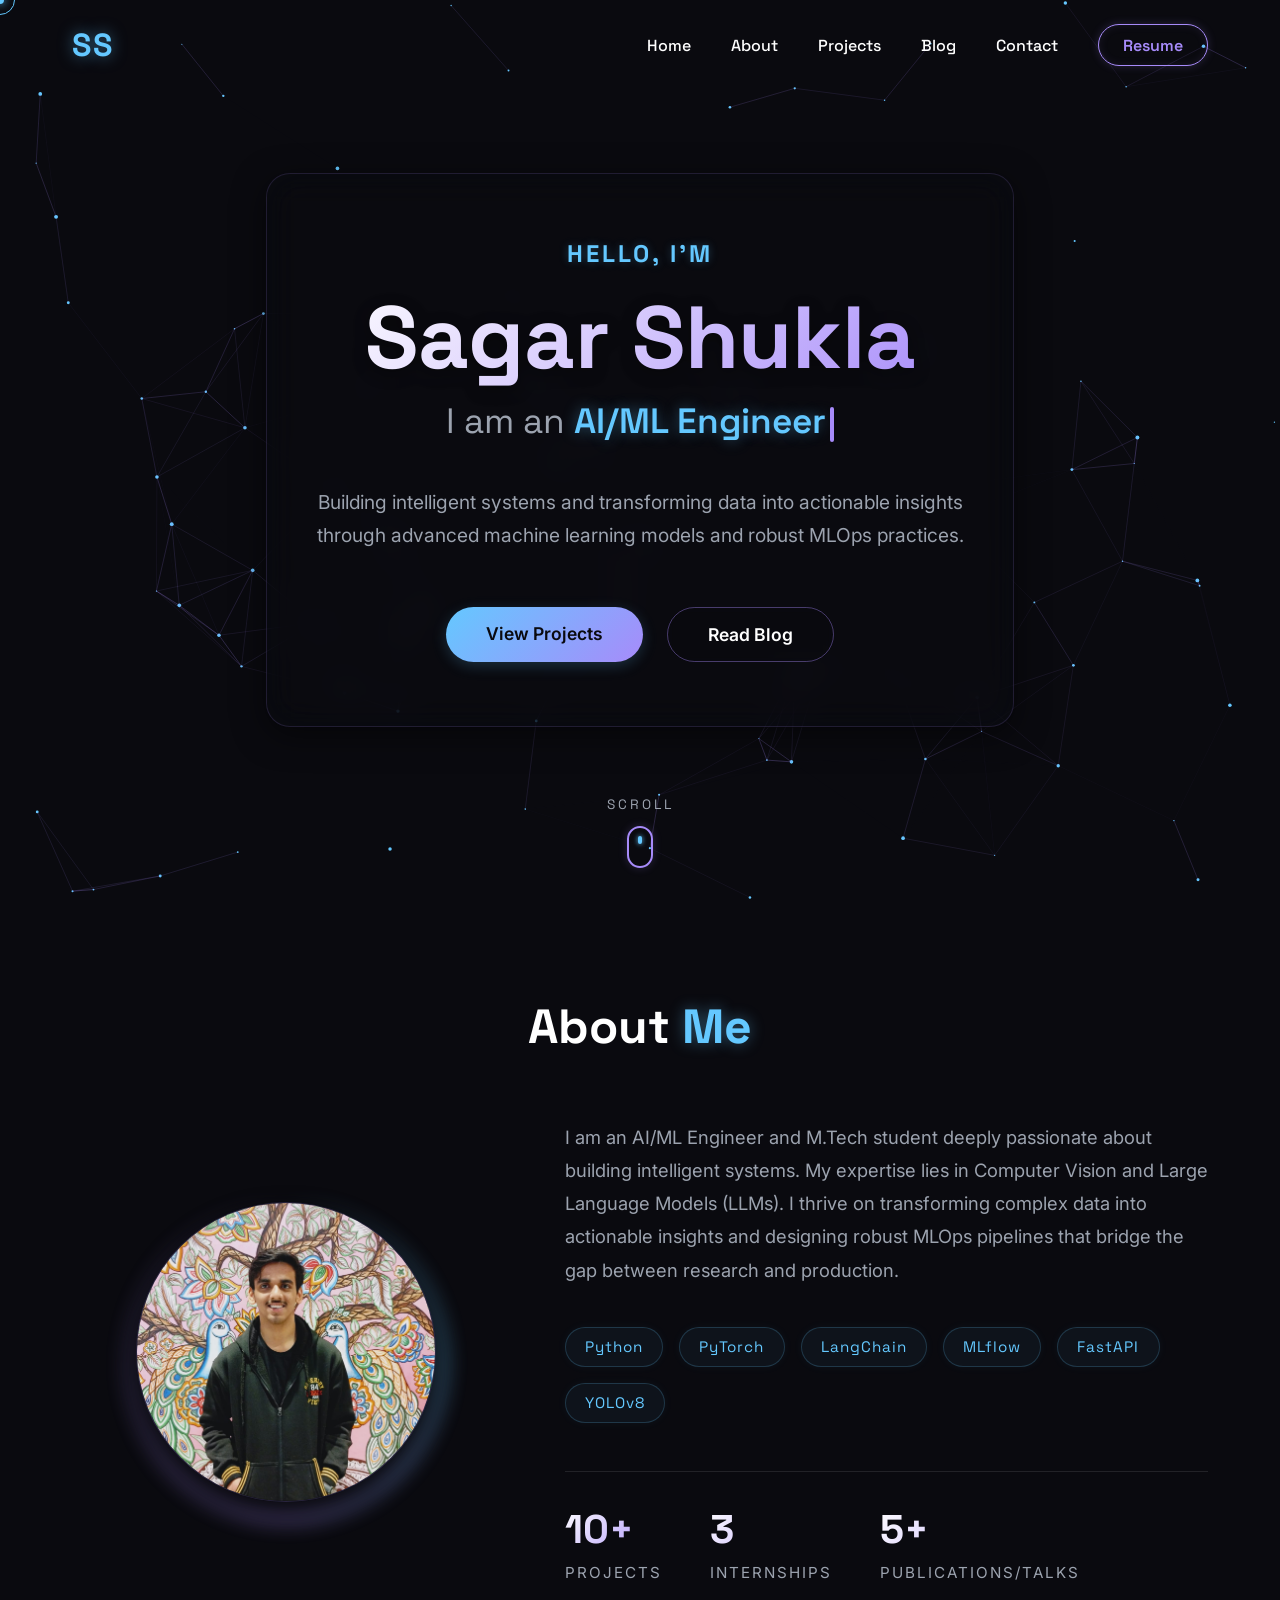
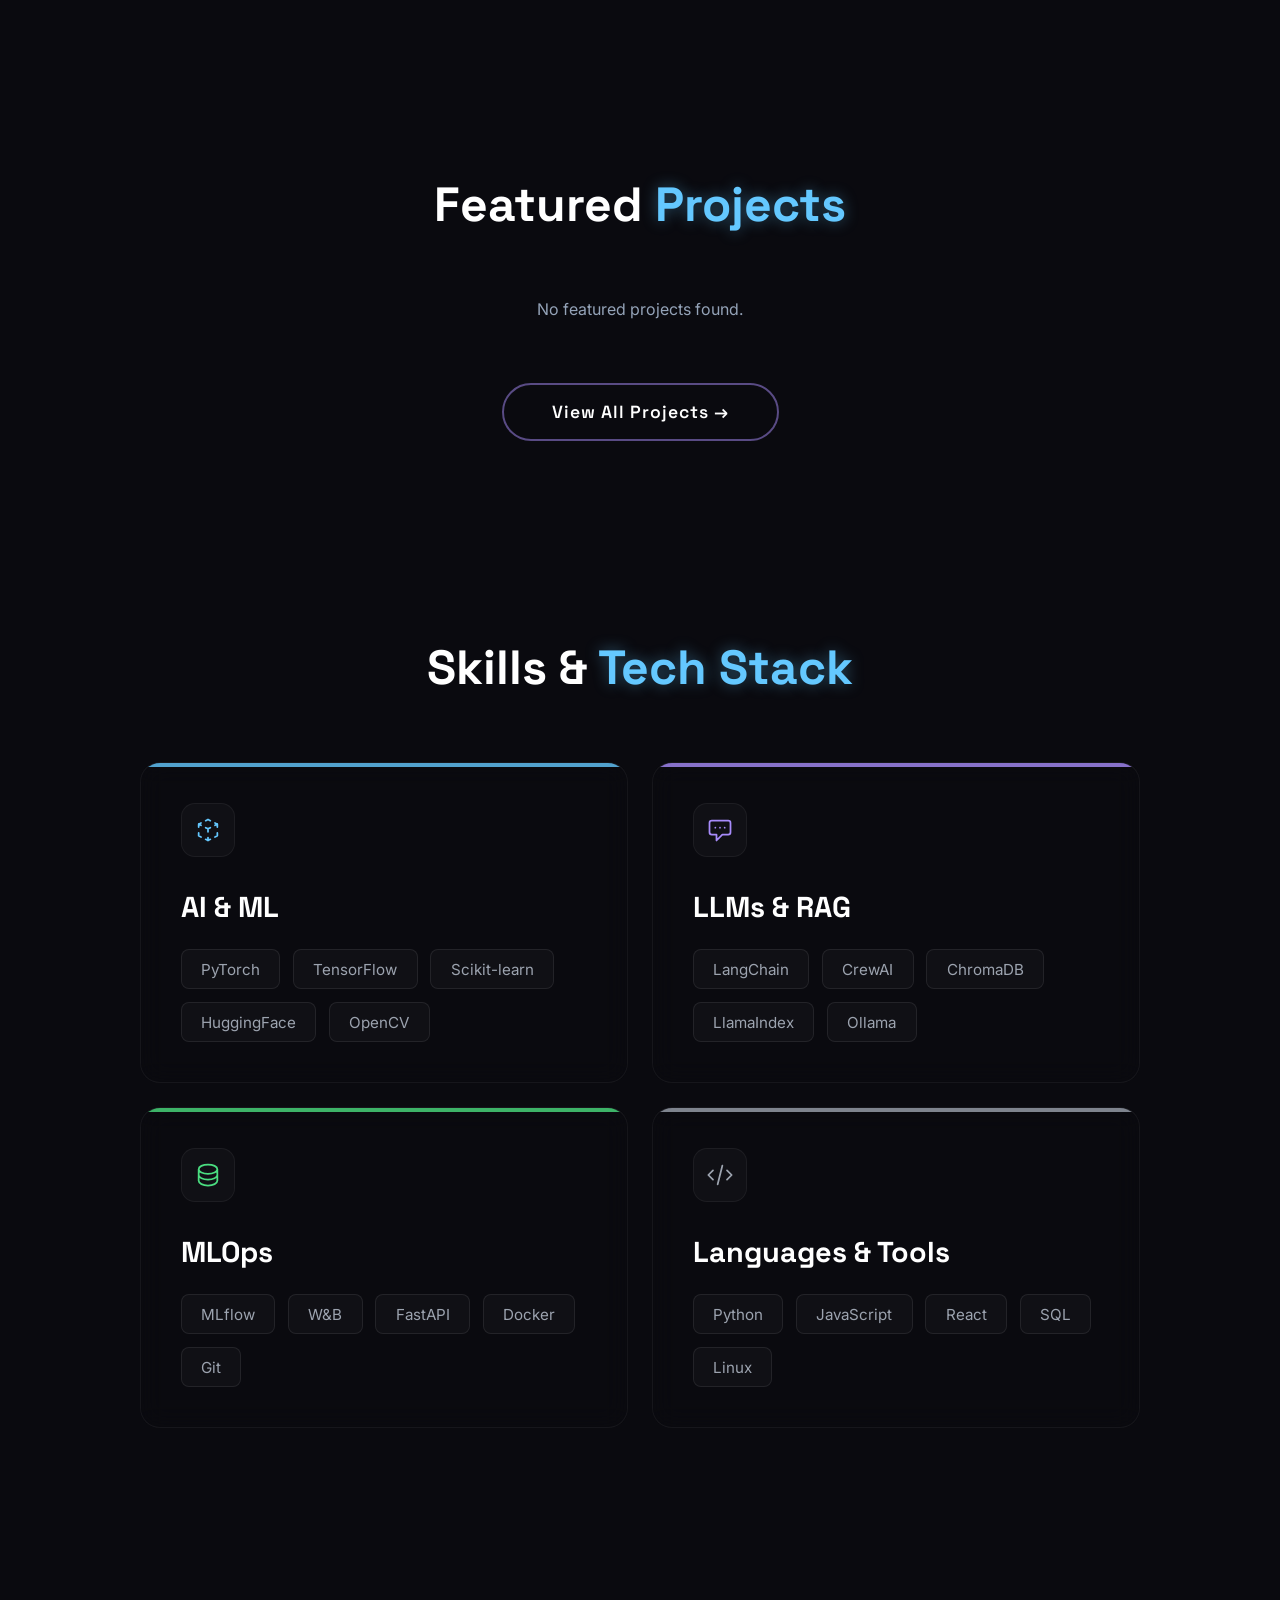
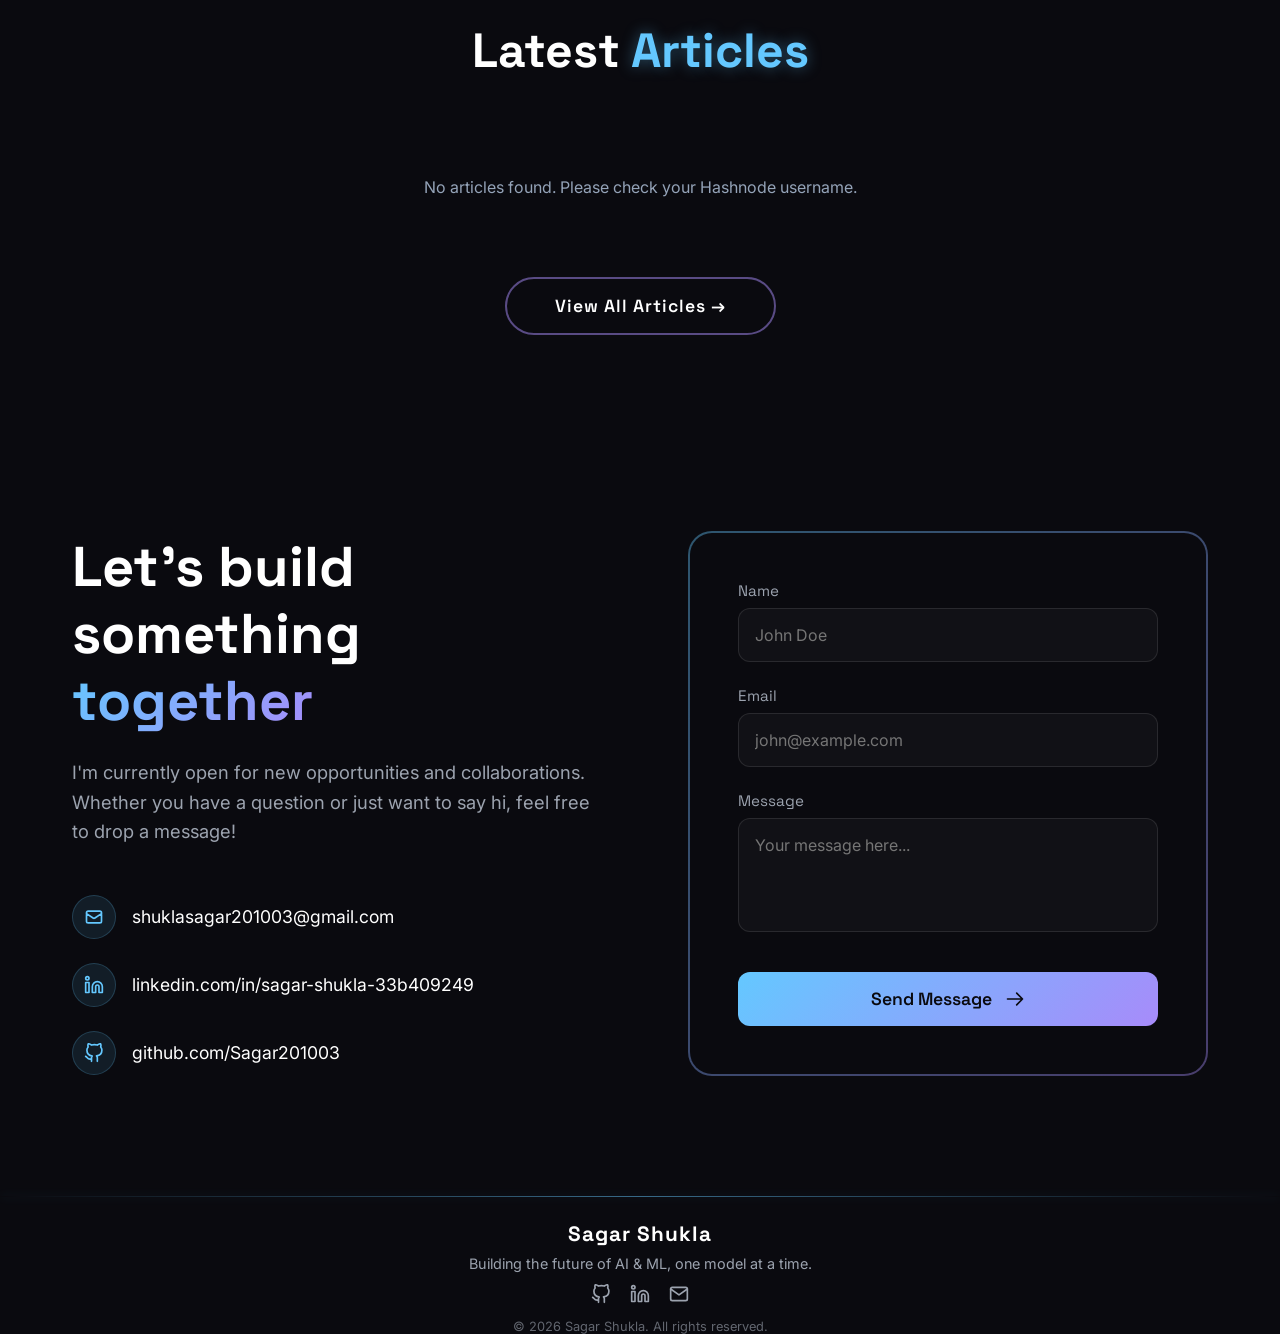
==== commit 0b4c4b80: "feat: Add custom interactive cursor and scroll reveal animations" ====
--- a/index.html
+++ b/index.html
@@ -69,7 +69,7 @@
         </div>
     </main>
 
-    <section id="about" class="about-section">
+    <section id="about" class="about-section reveal">
         <div class="container">
             <h2 class="section-title">About <span>Me</span></h2>
 
@@ -117,7 +117,7 @@
         </div>
     </section>
 
-    <section id="projects" class="projects-section">
+    <section id="projects" class="projects-section reveal">
         <div class="container">
             <h2 class="section-title">Featured <span>Projects</span></h2>
 
@@ -134,7 +134,7 @@
         </div>
     </section>
 
-    <section id="skills" class="skills-section">
+    <section id="skills" class="skills-section reveal">
         <div class="container">
             <h2 class="section-title">Skills & <span>Tech Stack</span></h2>
 
@@ -214,7 +214,7 @@
         </div>
     </section>
 
-    <section id="blog" class="blog-section">
+    <section id="blog" class="blog-section reveal">
         <div class="container">
             <h2 class="section-title">Latest <span>Articles</span></h2>
 
@@ -230,7 +230,7 @@
         </div>
     </section>
 
-    <section id="contact" class="contact-section">
+    <section id="contact" class="contact-section reveal">
         <div class="container">
             <div class="contact-grid">
                 <!-- Left Side: Info -->
--- a/style.css
+++ b/style.css
@@ -2052,3 +2052,88 @@
         justify-content: space-between;
     }
 }
+
+/* ==========================================
+   Staggered Card Fade-In Animation
+   ========================================== */
+@keyframes cardFadeIn {
+    from {
+        opacity: 0;
+        transform: translateY(20px);
+    }
+    to {
+        opacity: 1;
+        transform: translateY(0);
+    }
+}
+
+/* Filtered & Default view transitions */
+#default-view,
+#filtered-view {
+    transition: opacity 0.3s ease;
+}
+
+#filtered-view-title {
+    display: flex;
+    align-items: center;
+    gap: 0.5rem;
+}
+
+/* ==========================================
+   Custom Interactive Cursor
+   ========================================== */
+@media (pointer: fine) {
+    body {
+        cursor: none;
+    }
+    
+    .cursor-dot {
+        position: fixed;
+        top: 0;
+        left: 0;
+        width: 8px;
+        height: 8px;
+        background-color: var(--accent-blue);
+        border-radius: 50%;
+        pointer-events: none;
+        z-index: 9999;
+        transform: translate(-50%, -50%);
+        transition: transform 0.1s ease;
+        box-shadow: 0 0 10px var(--accent-blue);
+    }
+
+    .cursor-outline {
+        position: fixed;
+        top: 0;
+        left: 0;
+        width: 30px;
+        height: 30px;
+        border: 1px solid var(--accent-blue);
+        border-radius: 50%;
+        pointer-events: none;
+        z-index: 9998;
+        transform: translate(-50%, -50%);
+        transition: width 0.2s, height 0.2s, background-color 0.2s;
+    }
+
+    .cursor-hover {
+        width: 50px;
+        height: 50px;
+        background-color: rgba(100, 200, 255, 0.1);
+        border-color: rgba(100, 200, 255, 0.5);
+    }
+}
+
+/* ==========================================
+   Scroll Reveal Animations
+   ========================================== */
+.reveal {
+    opacity: 0;
+    transform: translateY(40px);
+    transition: all 0.8s cubic-bezier(0.5, 0, 0, 1);
+}
+
+.reveal.active {
+    opacity: 1;
+    transform: translateY(0);
+}
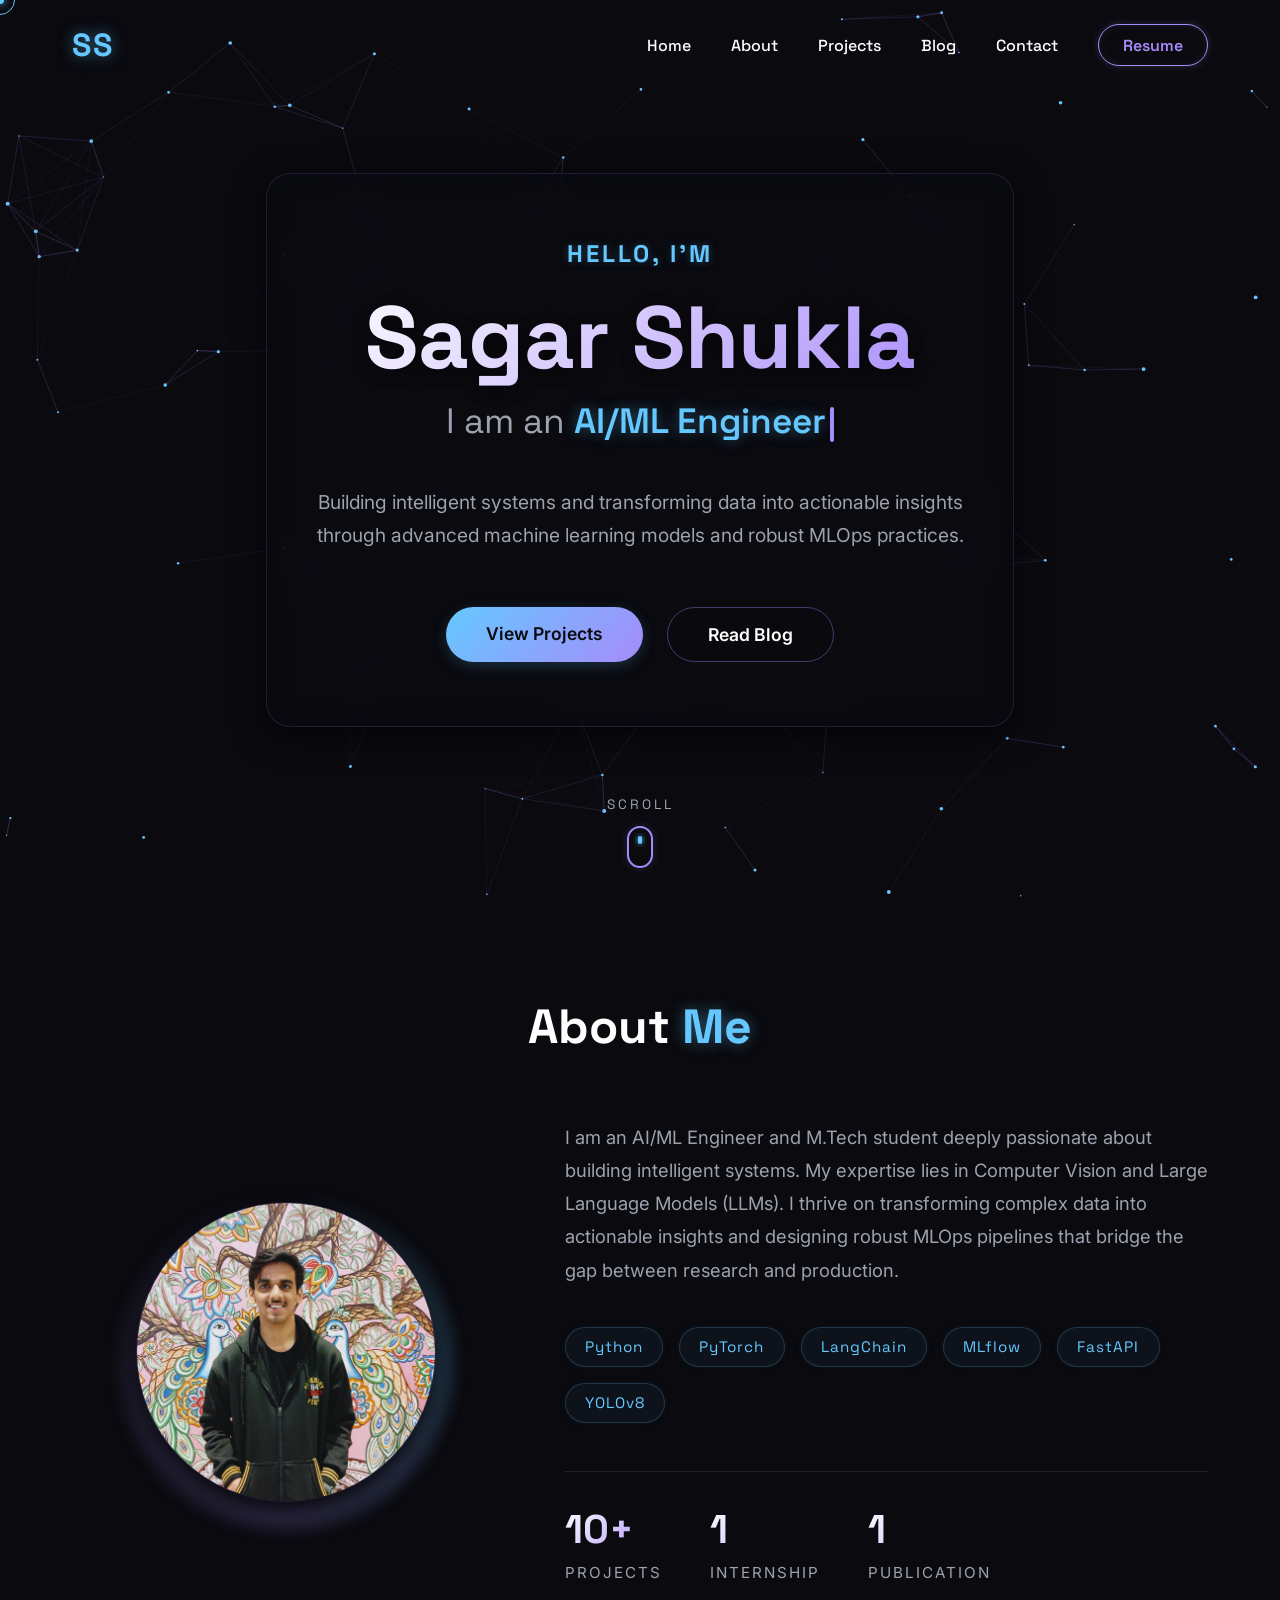
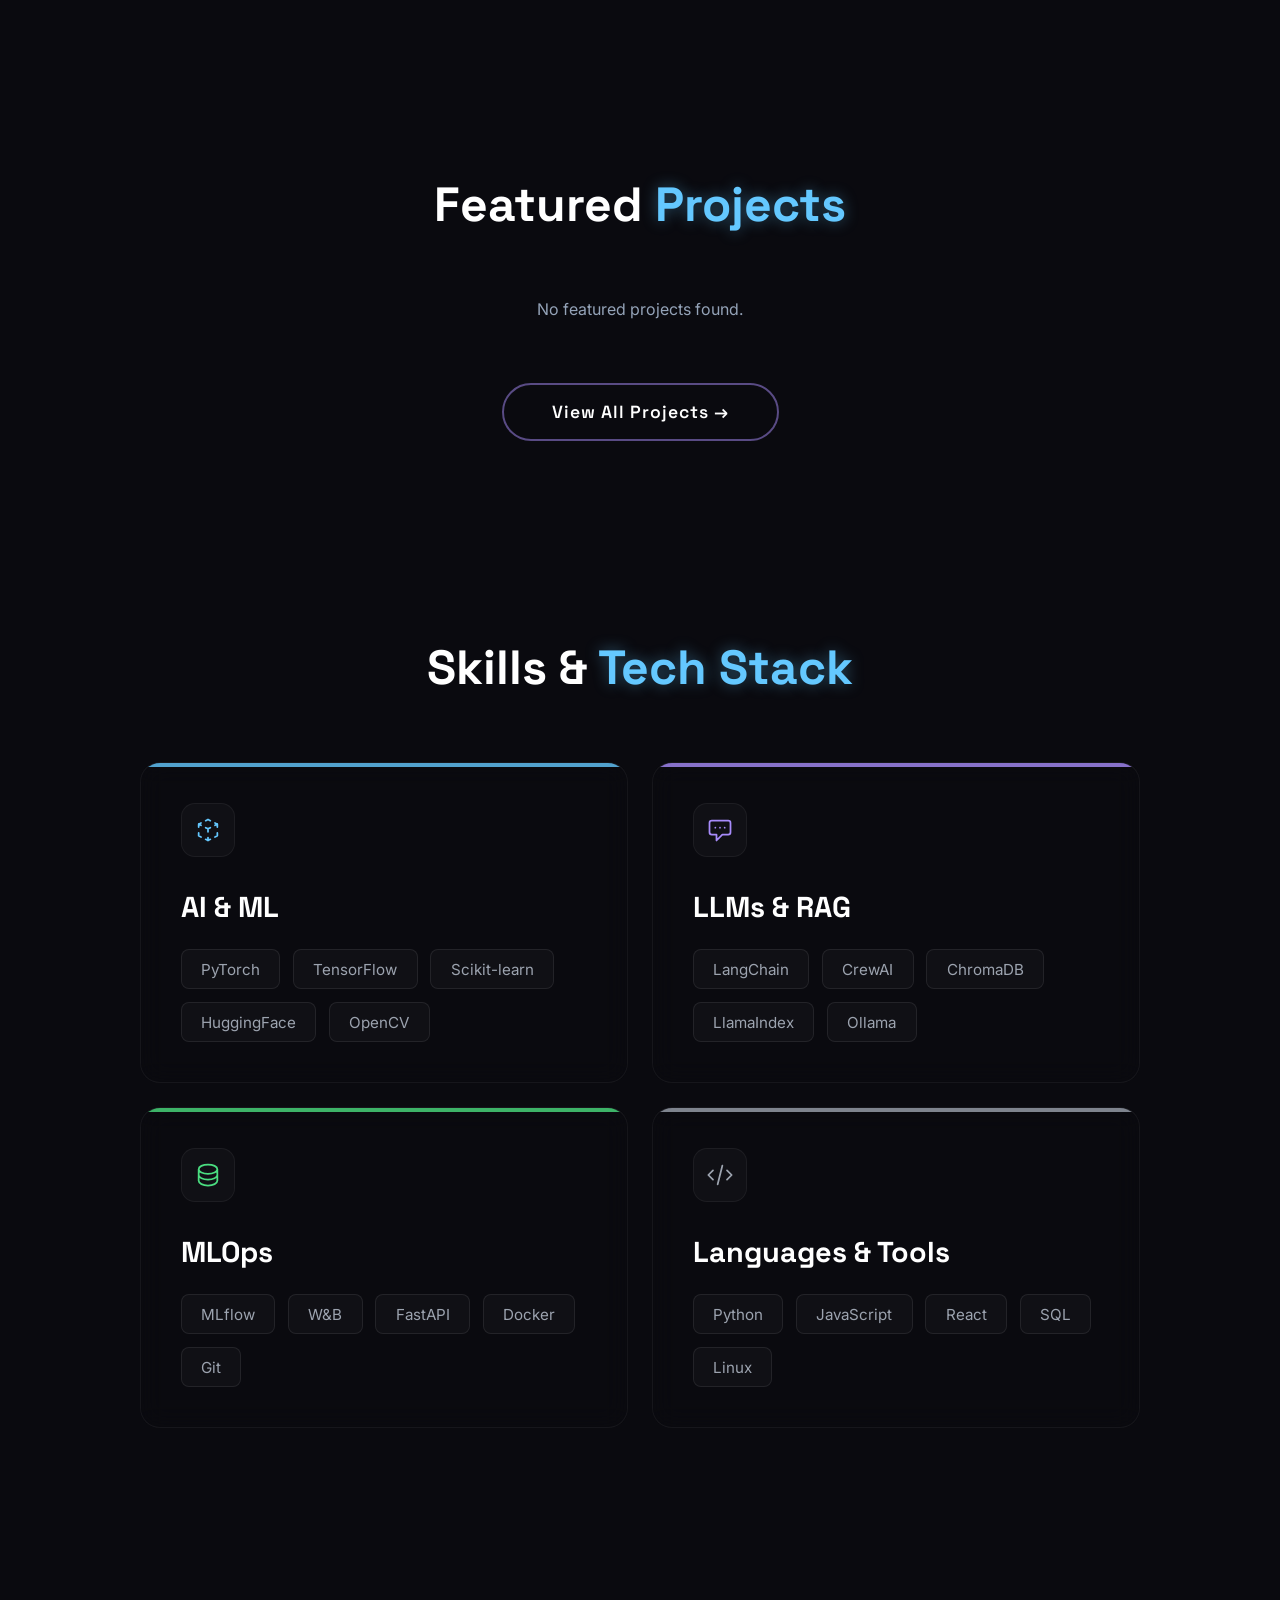
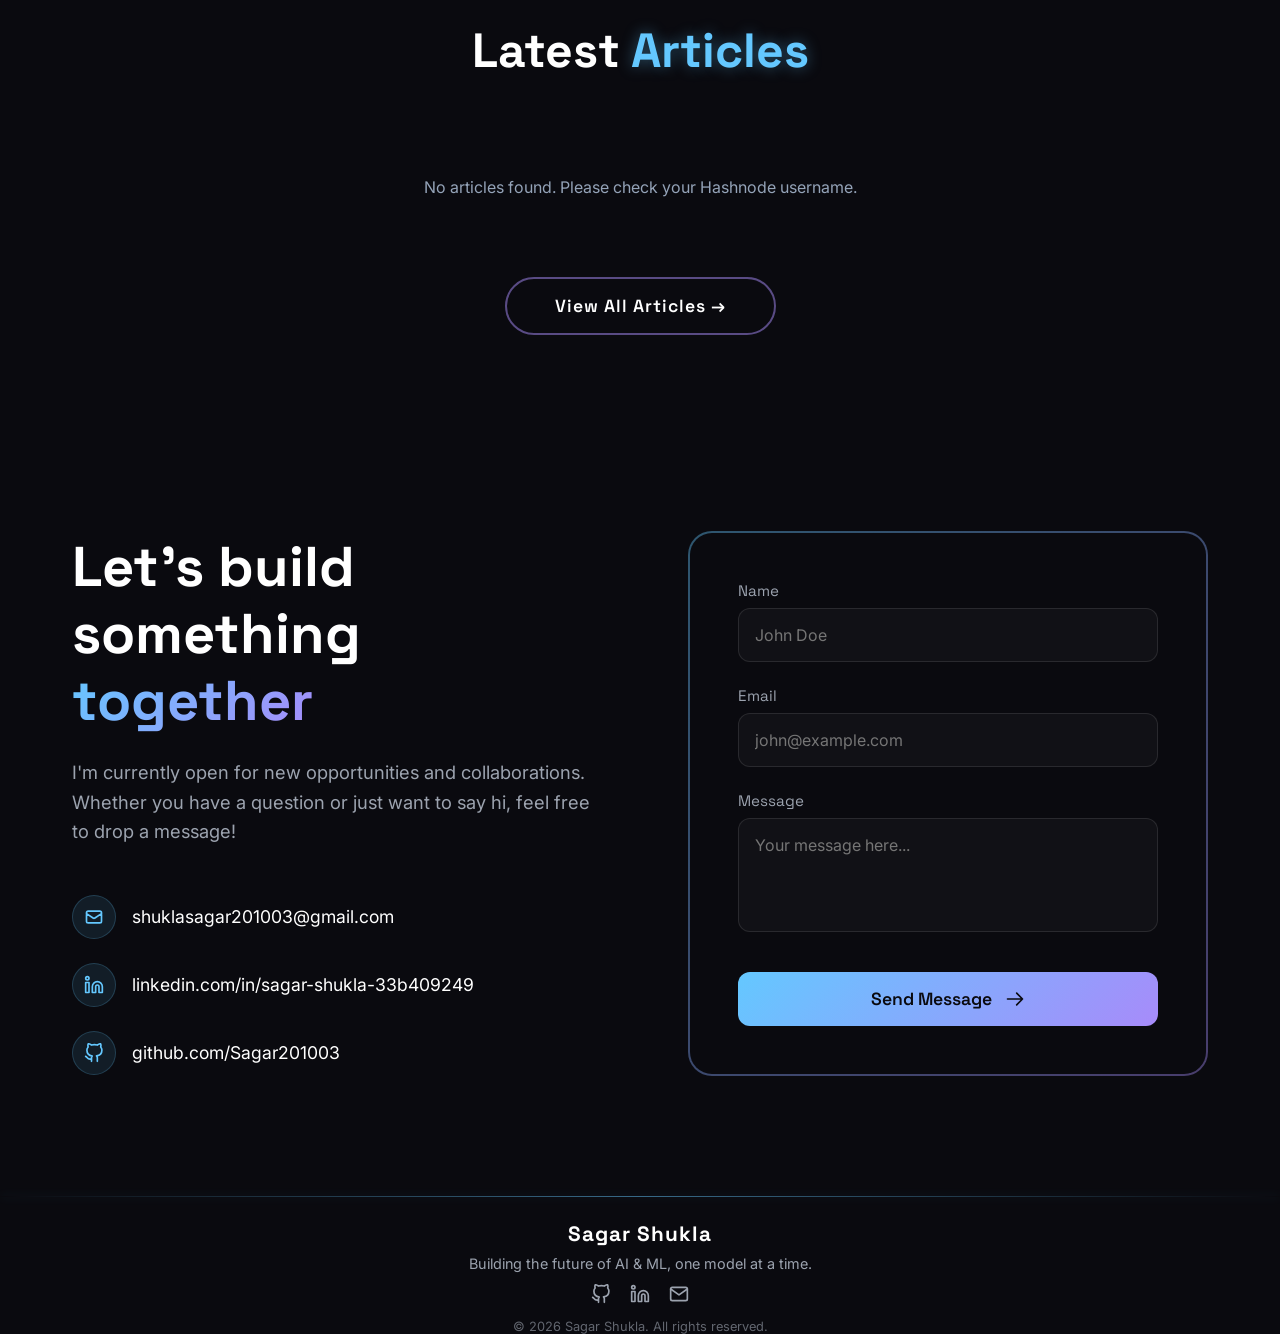
==== commit 2ffefab3: "fix: Update internship and publication stats to accurately reflect 1 each" ====
--- a/index.html
+++ b/index.html
@@ -104,12 +104,12 @@
                             <p class="stat-label">Projects</p>
                         </div>
                         <div class="stat-item">
-                            <h3 class="stat-number">3</h3>
-                            <p class="stat-label">Internships</p>
+                            <h3 class="stat-number">1</h3>
+                            <p class="stat-label">Internship</p>
                         </div>
                         <div class="stat-item">
-                            <h3 class="stat-number">5+</h3>
-                            <p class="stat-label">Publications/Talks</p>
+                            <h3 class="stat-number">1</h3>
+                            <p class="stat-label">Publication</p>
                         </div>
                     </div>
                 </div>
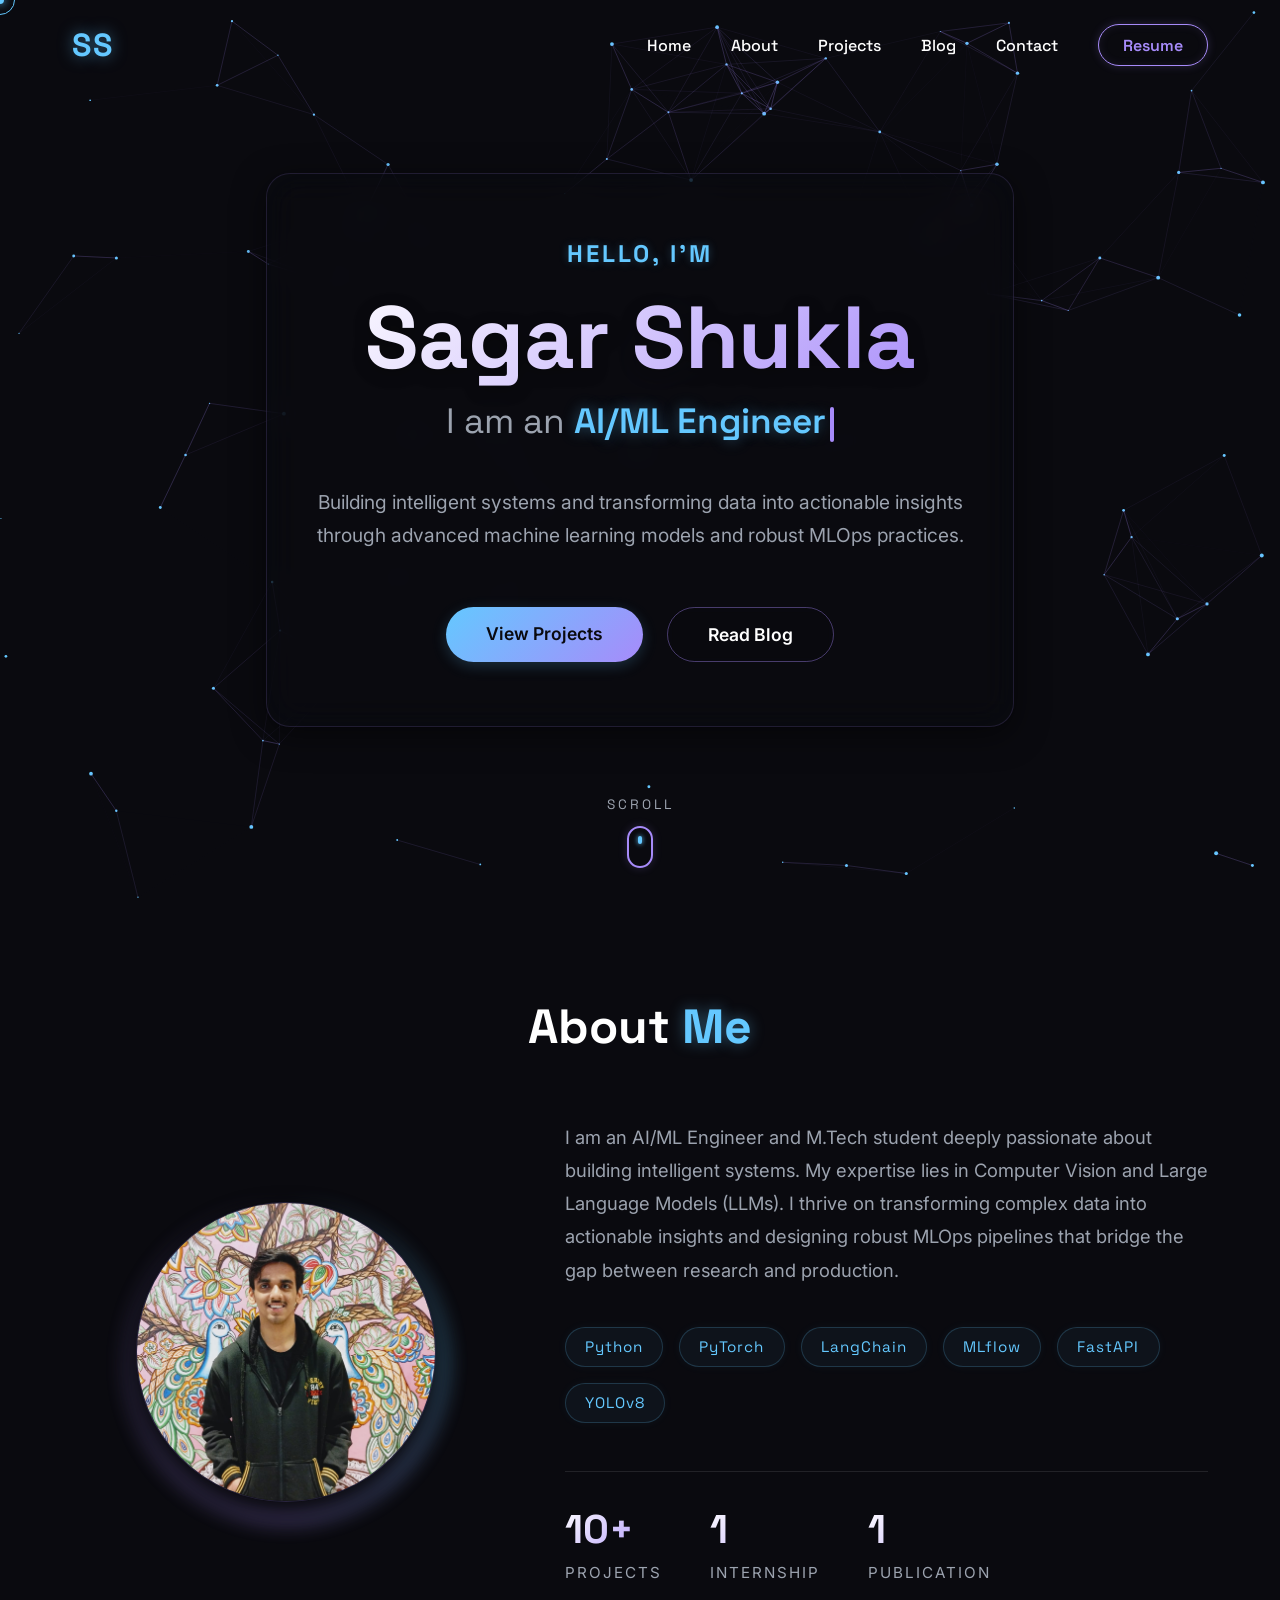
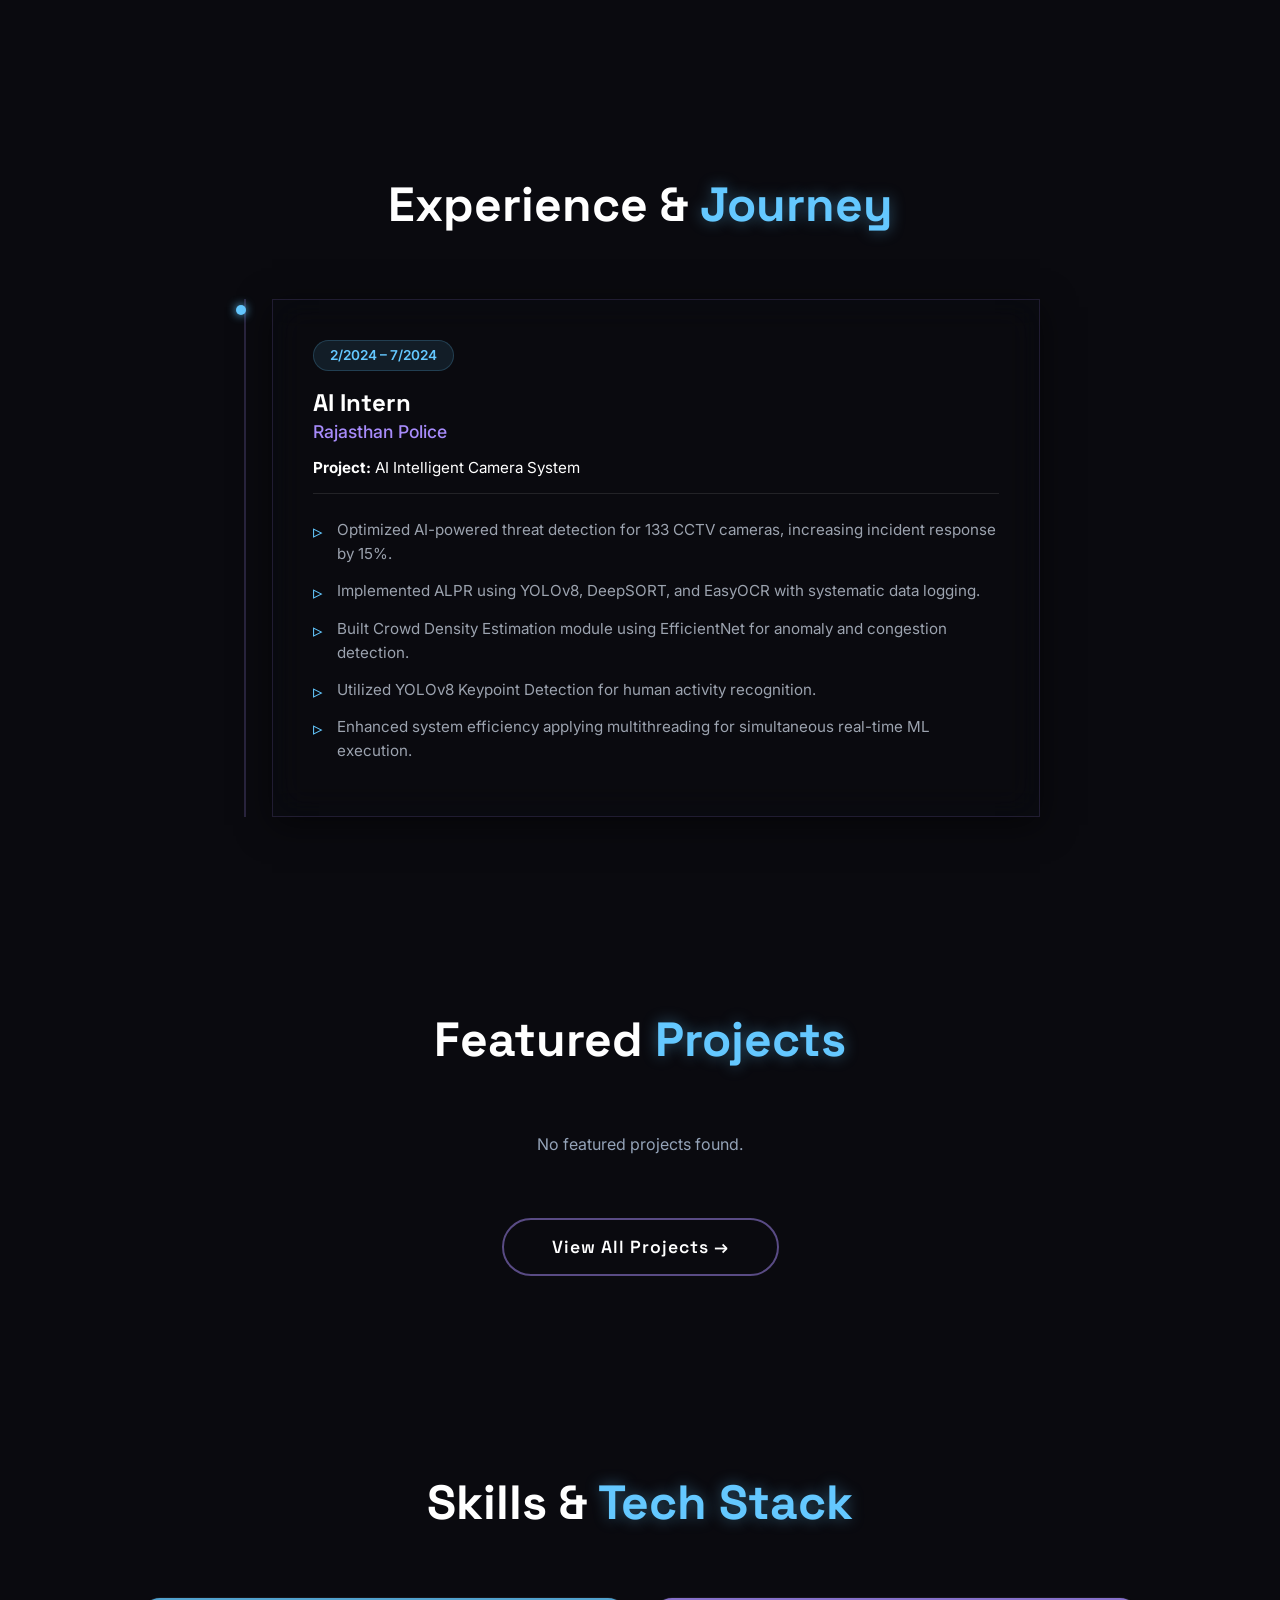
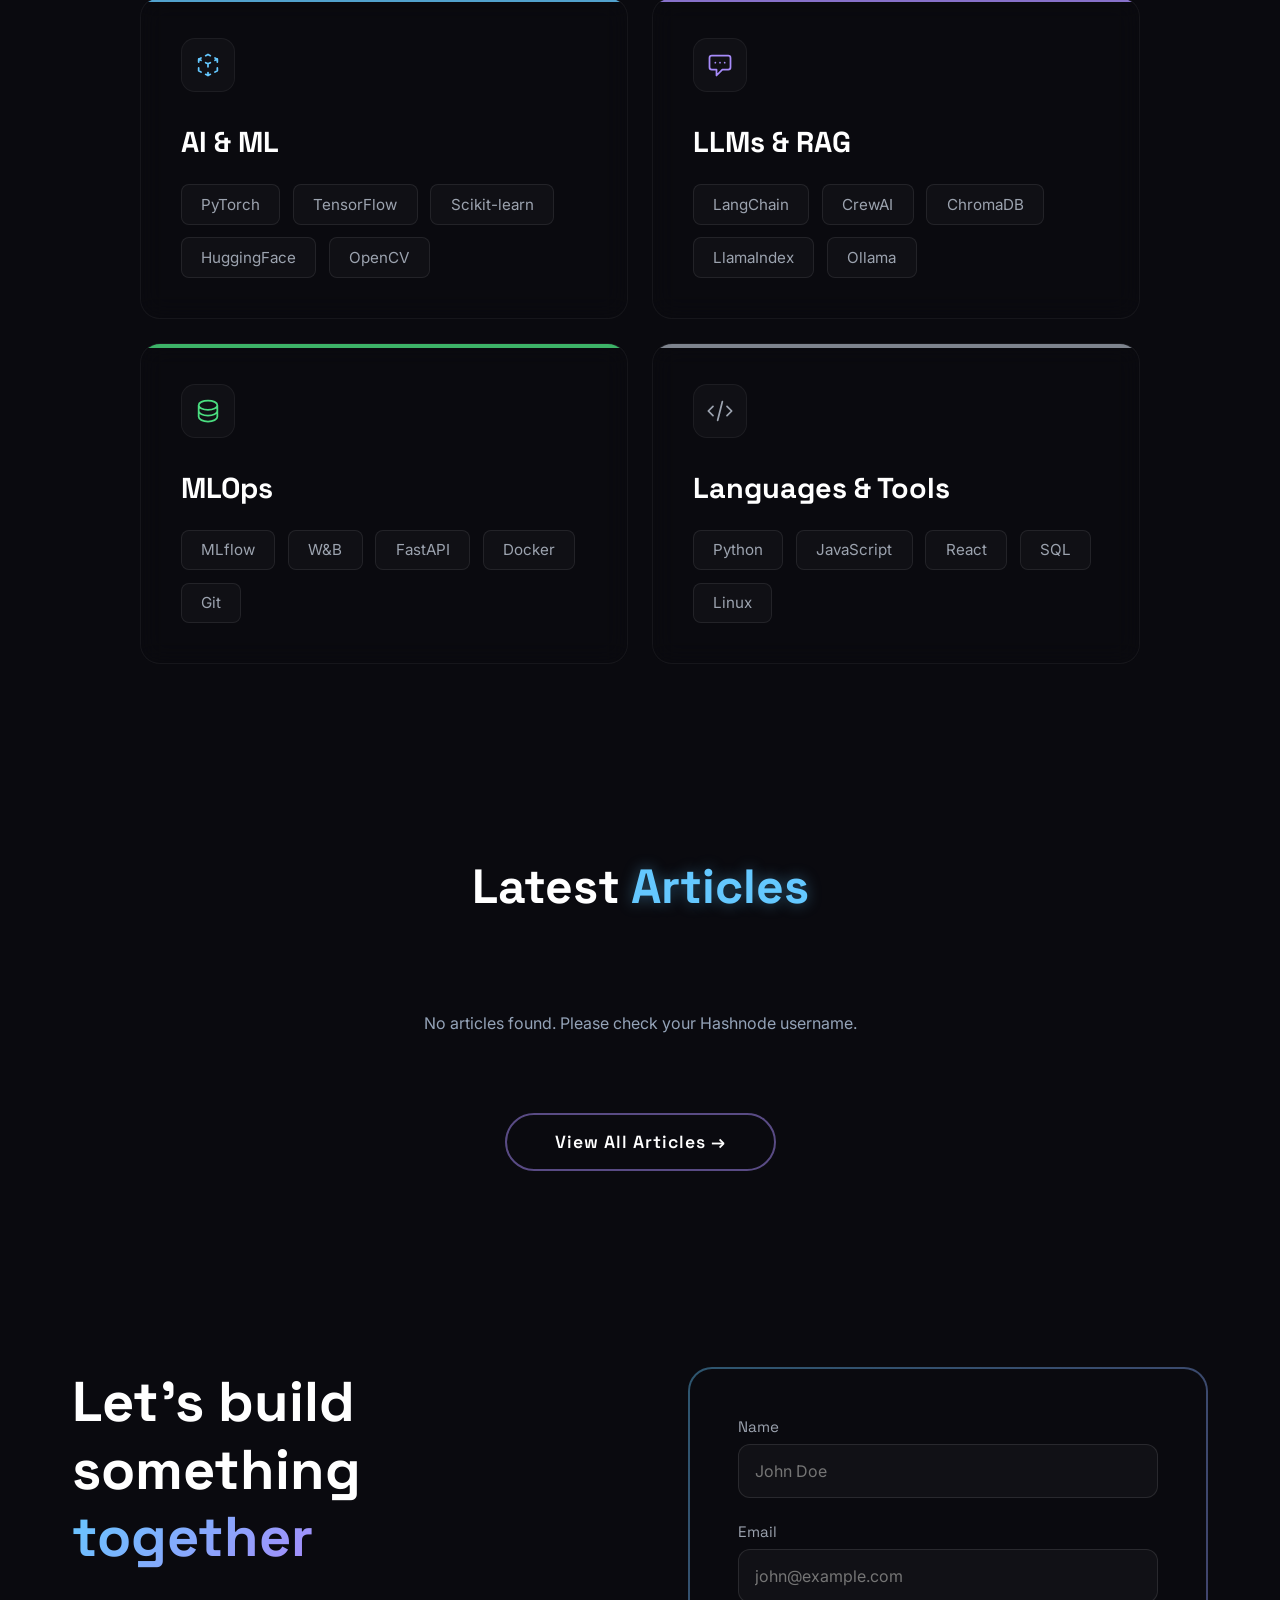
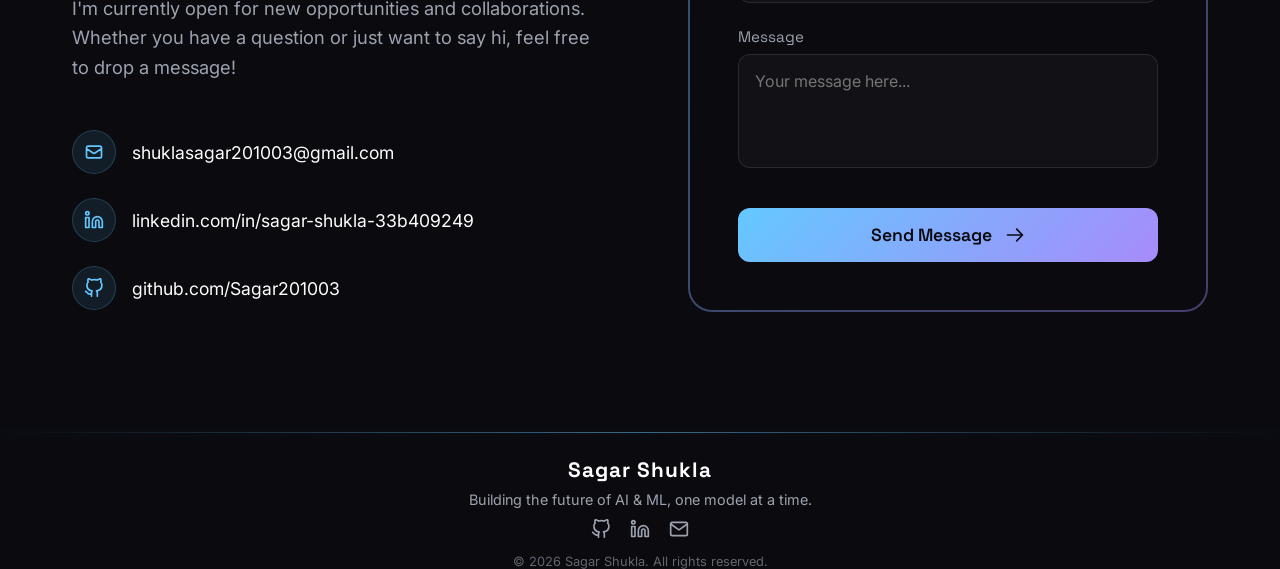
==== commit 605c9b92: "feat: Add Experience section timeline for Rajasthan Police AI Internship" ====
--- a/index.html
+++ b/index.html
@@ -111,6 +111,31 @@
                             <h3 class="stat-number">1</h3>
                             <p class="stat-label">Publication</p>
                         </div>
+                    </div>
+                </div>
+            </div>
+        </div>
+    </section>
+
+    <section id="experience" class="experience-section reveal">
+        <div class="container">
+            <h2 class="section-title">Experience & <span>Journey</span></h2>
+            
+            <div class="timeline">
+                <div class="timeline-item">
+                    <div class="timeline-dot"></div>
+                    <div class="timeline-content glass-card">
+                        <span class="timeline-date">2/2024 – 7/2024</span>
+                        <h3 class="timeline-role">AI Intern</h3>
+                        <h4 class="timeline-company">Rajasthan Police</h4>
+                        <p class="timeline-project"><strong>Project:</strong> AI Intelligent Camera System</p>
+                        <ul class="timeline-tasks">
+                            <li>Optimized AI-powered threat detection for 133 CCTV cameras, increasing incident response by 15%.</li>
+                            <li>Implemented ALPR using YOLOv8, DeepSORT, and EasyOCR with systematic data logging.</li>
+                            <li>Built Crowd Density Estimation module using EfficientNet for anomaly and congestion detection.</li>
+                            <li>Utilized YOLOv8 Keypoint Detection for human activity recognition.</li>
+                            <li>Enhanced system efficiency applying multithreading for simultaneous real-time ML execution.</li>
+                        </ul>
                     </div>
                 </div>
             </div>
--- a/style.css
+++ b/style.css
@@ -2137,3 +2137,110 @@
     opacity: 1;
     transform: translateY(0);
 }
+
+/* ==========================================
+   Experience Timeline
+   ========================================== */
+.experience-section {
+    padding: 6rem 0;
+}
+
+.timeline {
+    position: relative;
+    max-width: 800px;
+    margin: 0 auto;
+    padding-left: 2rem;
+}
+
+.timeline::before {
+    content: '';
+    position: absolute;
+    top: 0;
+    bottom: 0;
+    left: 4px;
+    width: 2px;
+    background: rgba(167, 139, 250, 0.2);
+}
+
+.timeline-item {
+    position: relative;
+    margin-bottom: 3rem;
+}
+
+.timeline-item:last-child {
+    margin-bottom: 0;
+}
+
+.timeline-dot {
+    position: absolute;
+    left: -2rem;
+    top: 6px;
+    width: 10px;
+    height: 10px;
+    border-radius: 50%;
+    background: var(--accent-blue);
+    box-shadow: 0 0 10px var(--accent-blue);
+    transform: translateX(-4px);
+}
+
+.timeline-content {
+    padding: 2.5rem;
+    position: relative;
+}
+
+.timeline-date {
+    display: inline-block;
+    padding: 0.4rem 1rem;
+    background: rgba(100, 200, 255, 0.1);
+    color: var(--accent-blue);
+    border-radius: 20px;
+    font-size: 0.85rem;
+    font-weight: 600;
+    margin-bottom: 1rem;
+    border: 1px solid rgba(100, 200, 255, 0.2);
+}
+
+.timeline-role {
+    font-size: 1.5rem;
+    color: var(--text-primary);
+    margin-bottom: 0.2rem;
+    font-family: var(--font-heading);
+}
+
+.timeline-company {
+    font-size: 1.1rem;
+    color: var(--accent-violet);
+    margin-bottom: 1rem;
+    font-weight: 500;
+}
+
+.timeline-project {
+    font-size: 0.95rem;
+    color: var(--text-primary);
+    margin-bottom: 1.5rem;
+    padding-bottom: 1rem;
+    border-bottom: 1px solid rgba(255, 255, 255, 0.1);
+}
+
+.timeline-tasks {
+    list-style: none;
+    padding-left: 0;
+}
+
+.timeline-tasks li {
+    position: relative;
+    padding-left: 1.5rem;
+    margin-bottom: 0.8rem;
+    color: var(--text-secondary);
+    font-size: 0.95rem;
+    line-height: 1.6;
+}
+
+.timeline-tasks li::before {
+    content: '▹';
+    position: absolute;
+    left: 0;
+    color: var(--accent-blue);
+    font-size: 1.2rem;
+    top: -2px;
+}
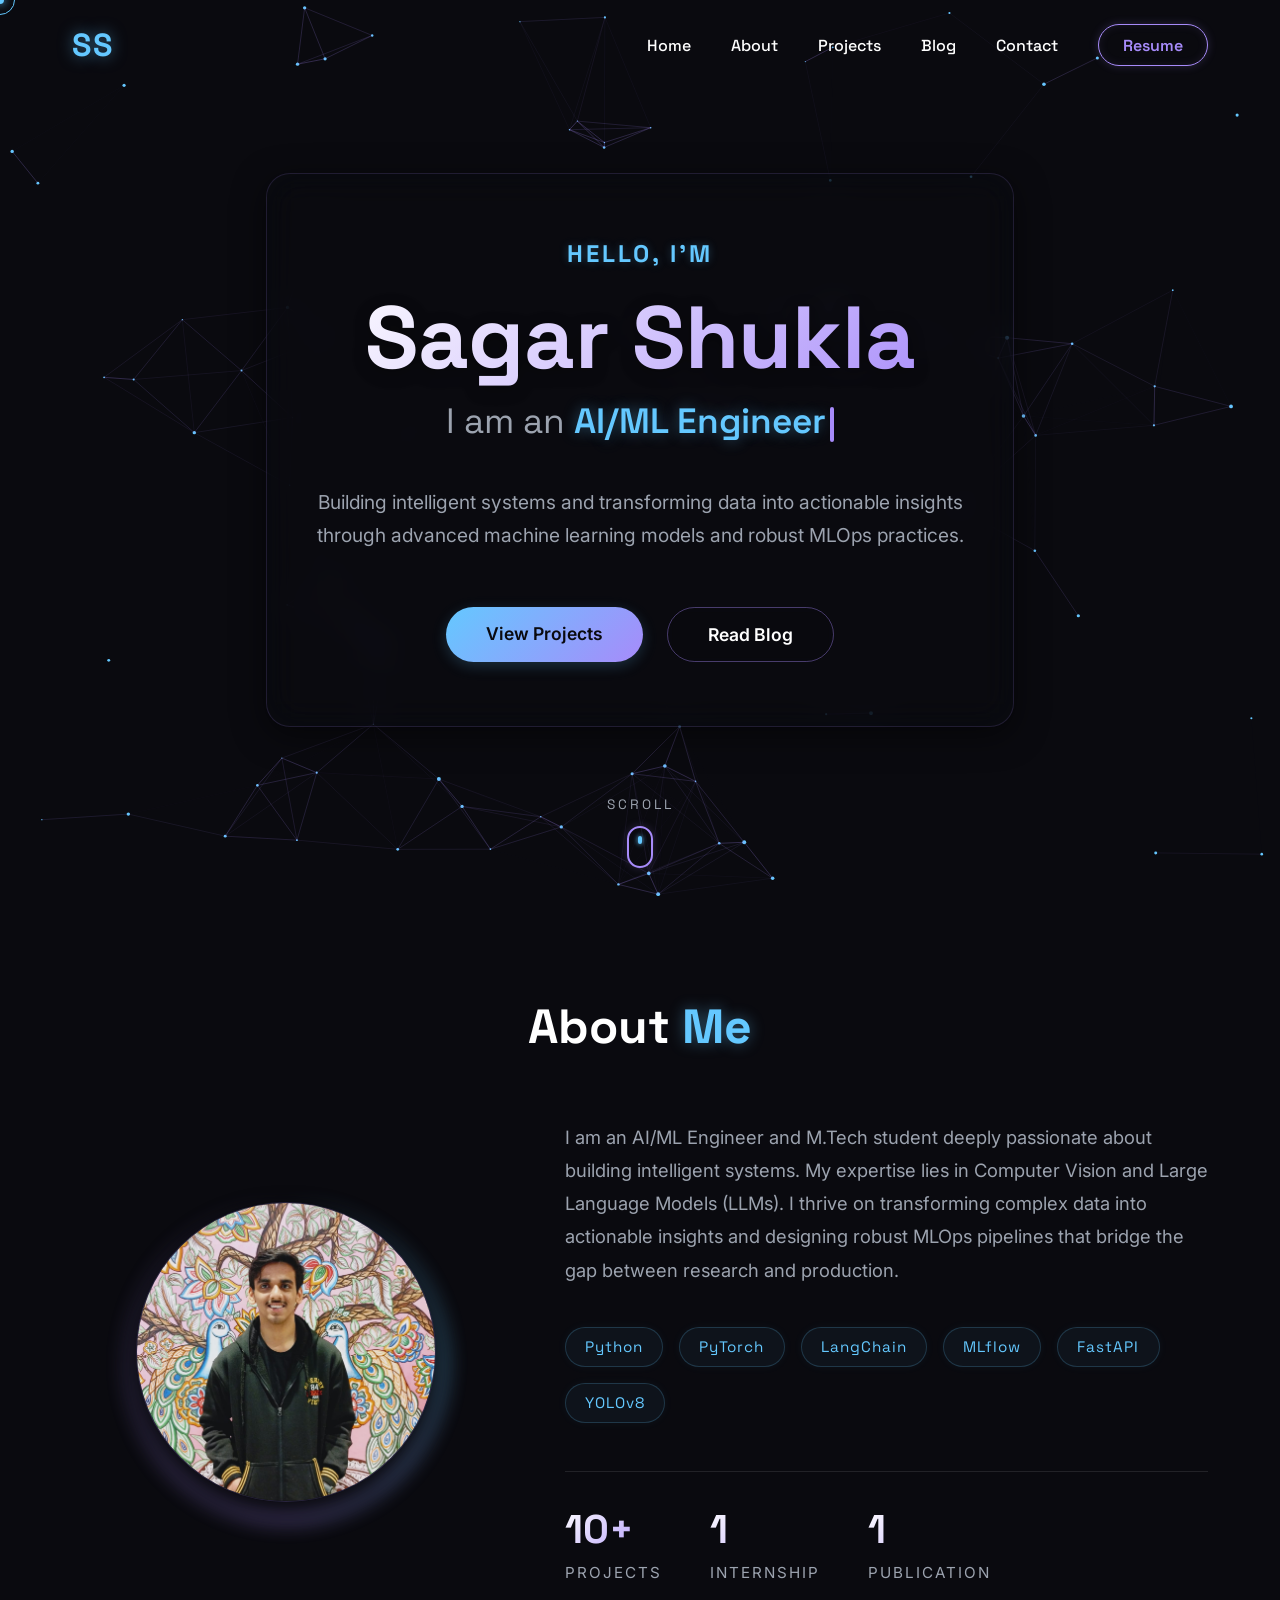
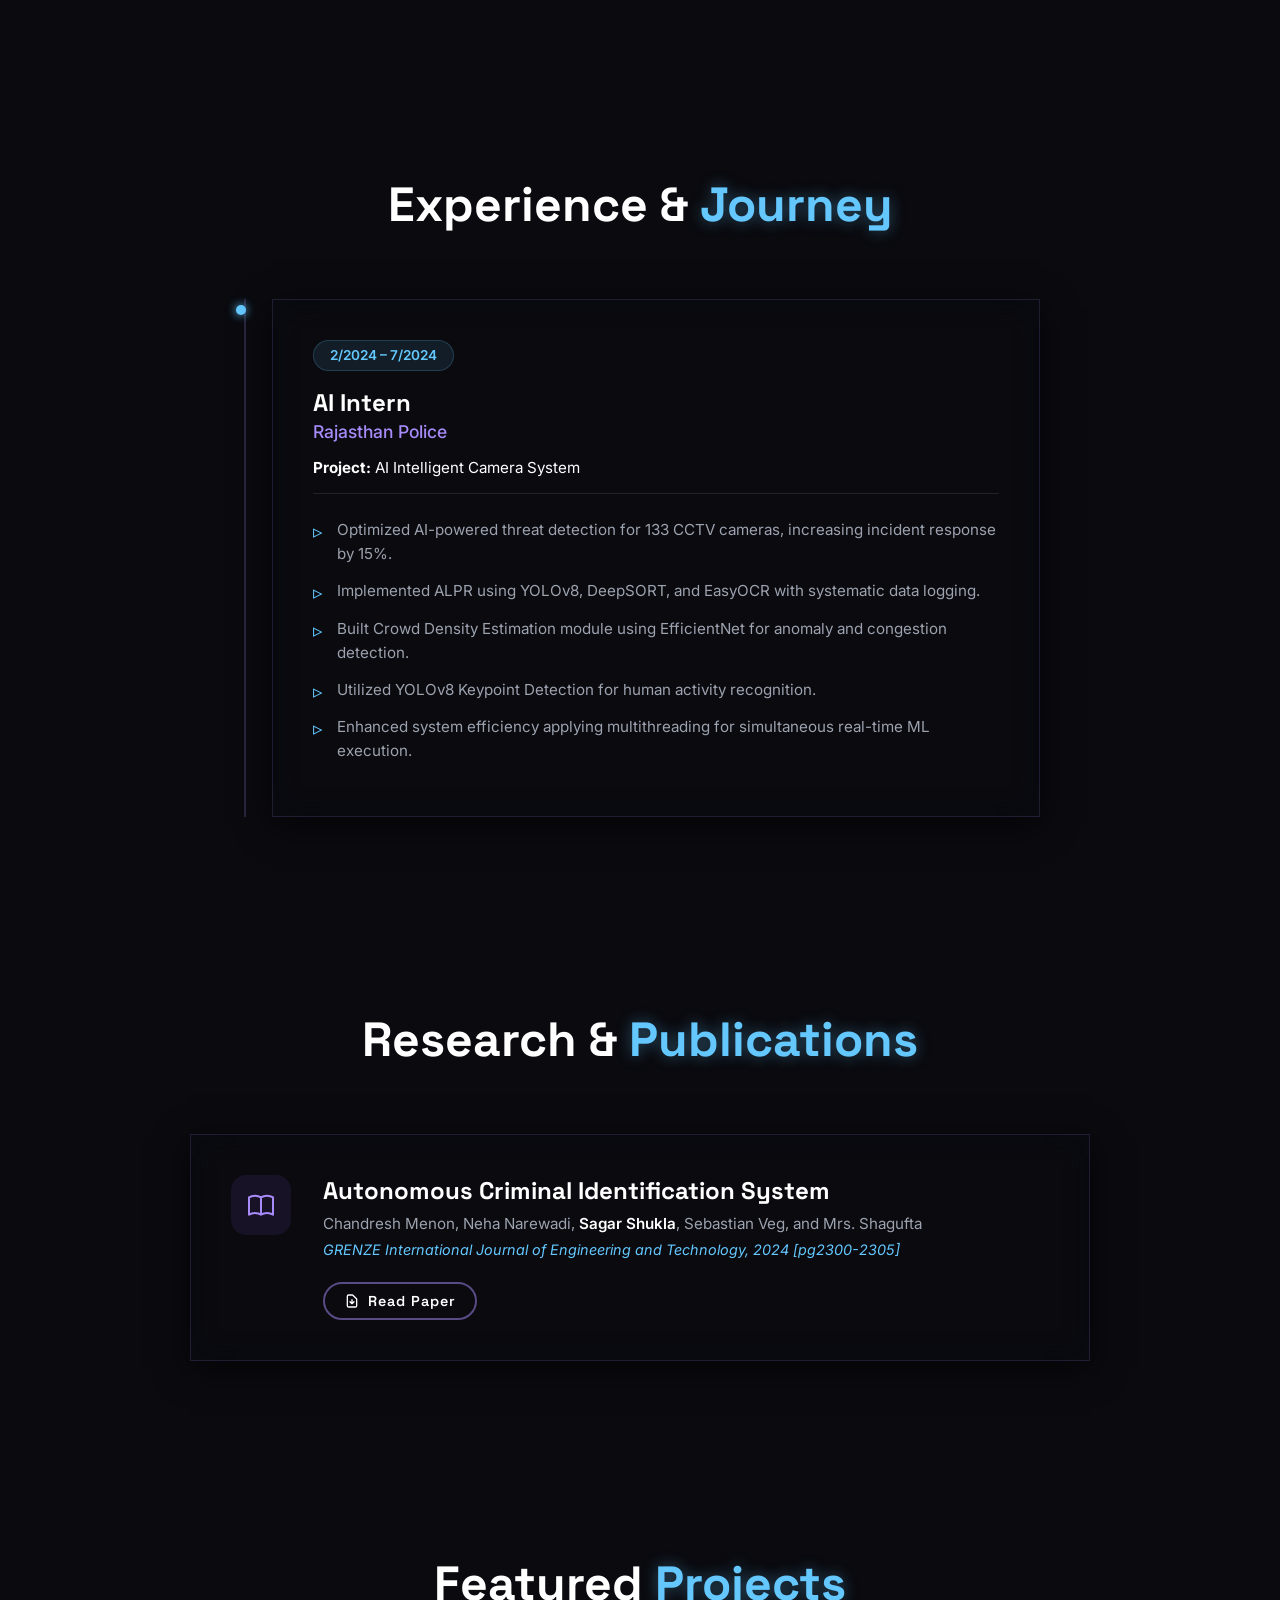
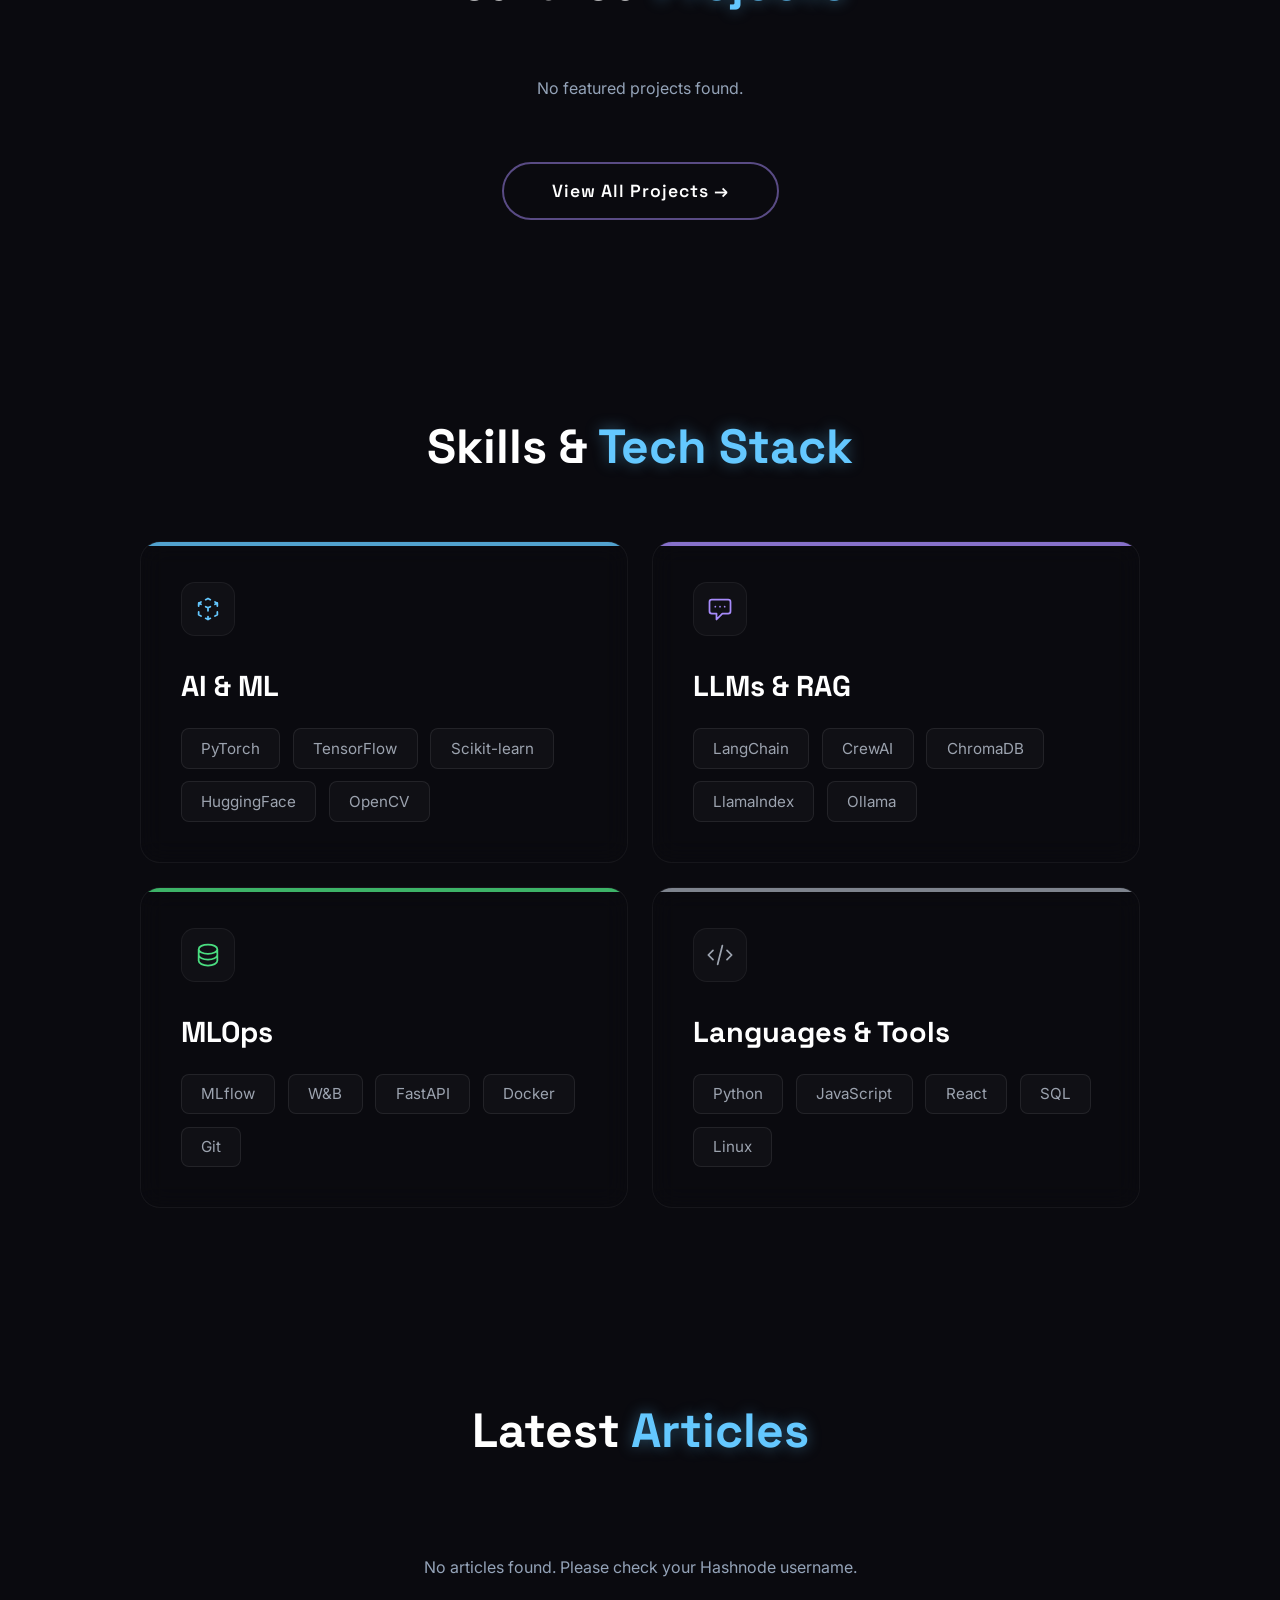
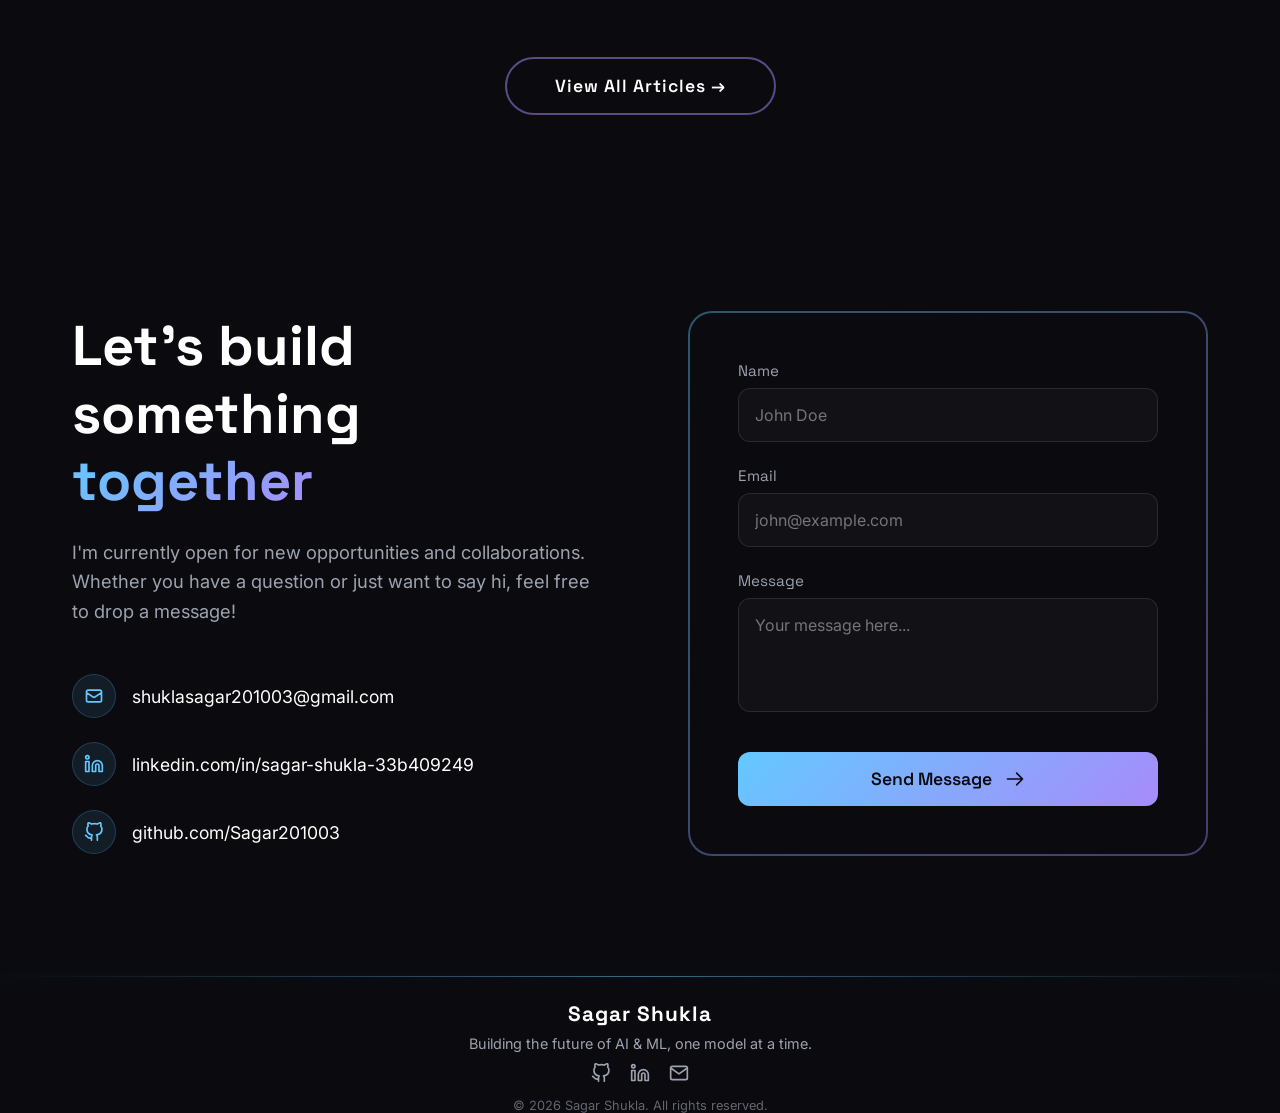
==== commit 8b7d503d: "feat: Add Research & Publications section" ====
--- a/index.html
+++ b/index.html
@@ -137,6 +137,31 @@
                             <li>Enhanced system efficiency applying multithreading for simultaneous real-time ML execution.</li>
                         </ul>
                     </div>
+                </div>
+            </div>
+        </div>
+    </section>
+
+    <section id="publications" class="publications-section reveal">
+        <div class="container">
+            <h2 class="section-title">Research & <span>Publications</span></h2>
+            
+            <div class="publication-card glass-card">
+                <div class="pub-icon">
+                    <svg viewBox="0 0 24 24" fill="none" stroke="currentColor" stroke-width="1.5">
+                        <path stroke-linecap="round" stroke-linejoin="round" d="M12 6.253v13m0-13C10.832 5.477 9.246 5 7.5 5S4.168 5.477 3 6.253v13C4.168 18.477 5.754 18 7.5 18s3.332.477 4.5 1.253m0-13C13.168 5.477 14.754 5 16.5 5c1.747 0 3.332.477 4.5 1.253v13C19.832 18.477 18.247 18 16.5 18c-1.746 0-3.332.477-4.5 1.253" />
+                    </svg>
+                </div>
+                <div class="pub-content">
+                    <h3 class="pub-title">Autonomous Criminal Identification System</h3>
+                    <p class="pub-authors">Chandresh Menon, Neha Narewadi, <strong>Sagar Shukla</strong>, Sebastian Veg, and Mrs. Shagufta</p>
+                    <p class="pub-journal"><em>GRENZE International Journal of Engineering and Technology, 2024 [pg2300-2305]</em></p>
+                    <a href="Autonomous Criminal Identification System.pdf" target="_blank" class="btn btn-outline-pill pub-link">
+                        <svg viewBox="0 0 24 24" fill="none" stroke="currentColor" stroke-width="2" width="16" height="16">
+                            <path stroke-linecap="round" stroke-linejoin="round" d="M12 10v6m0 0l-3-3m3 3l3-3m2 8H7a2 2 0 01-2-2V5a2 2 0 012-2h5.586a1 1 0 01.707.293l5.414 5.414a1 1 0 01.293.707V19a2 2 0 01-2 2z" />
+                        </svg>
+                        Read Paper
+                    </a>
                 </div>
             </div>
         </div>
--- a/style.css
+++ b/style.css
@@ -2244,3 +2244,79 @@
     font-size: 1.2rem;
     top: -2px;
 }
+
+/* ==========================================
+   Publications Section
+   ========================================== */
+.publications-section {
+    padding: 6rem 0;
+}
+
+.publication-card {
+    display: flex;
+    gap: 2rem;
+    padding: 2.5rem;
+    align-items: flex-start;
+    max-width: 900px;
+    margin: 0 auto;
+}
+
+.pub-icon {
+    flex-shrink: 0;
+    width: 60px;
+    height: 60px;
+    background: rgba(139, 92, 246, 0.1);
+    border-radius: 15px;
+    display: flex;
+    align-items: center;
+    justify-content: center;
+    color: var(--accent-violet);
+}
+
+.pub-icon svg {
+    width: 32px;
+    height: 32px;
+}
+
+.pub-content {
+    flex-grow: 1;
+}
+
+.pub-title {
+    font-size: 1.5rem;
+    color: var(--text-primary);
+    margin-bottom: 0.5rem;
+    font-family: var(--font-heading);
+}
+
+.pub-authors {
+    color: var(--text-secondary);
+    margin-bottom: 0.5rem;
+    font-size: 0.95rem;
+}
+
+.pub-authors strong {
+    color: var(--text-primary);
+    font-weight: 600;
+}
+
+.pub-journal {
+    color: var(--accent-blue);
+    font-size: 0.9rem;
+    margin-bottom: 1.5rem;
+}
+
+.pub-link {
+    display: inline-flex;
+    align-items: center;
+    gap: 0.5rem;
+    padding: 0.5rem 1.2rem;
+    font-size: 0.9rem;
+}
+
+@media (max-width: 768px) {
+    .publication-card {
+        flex-direction: column;
+        gap: 1.5rem;
+    }
+}
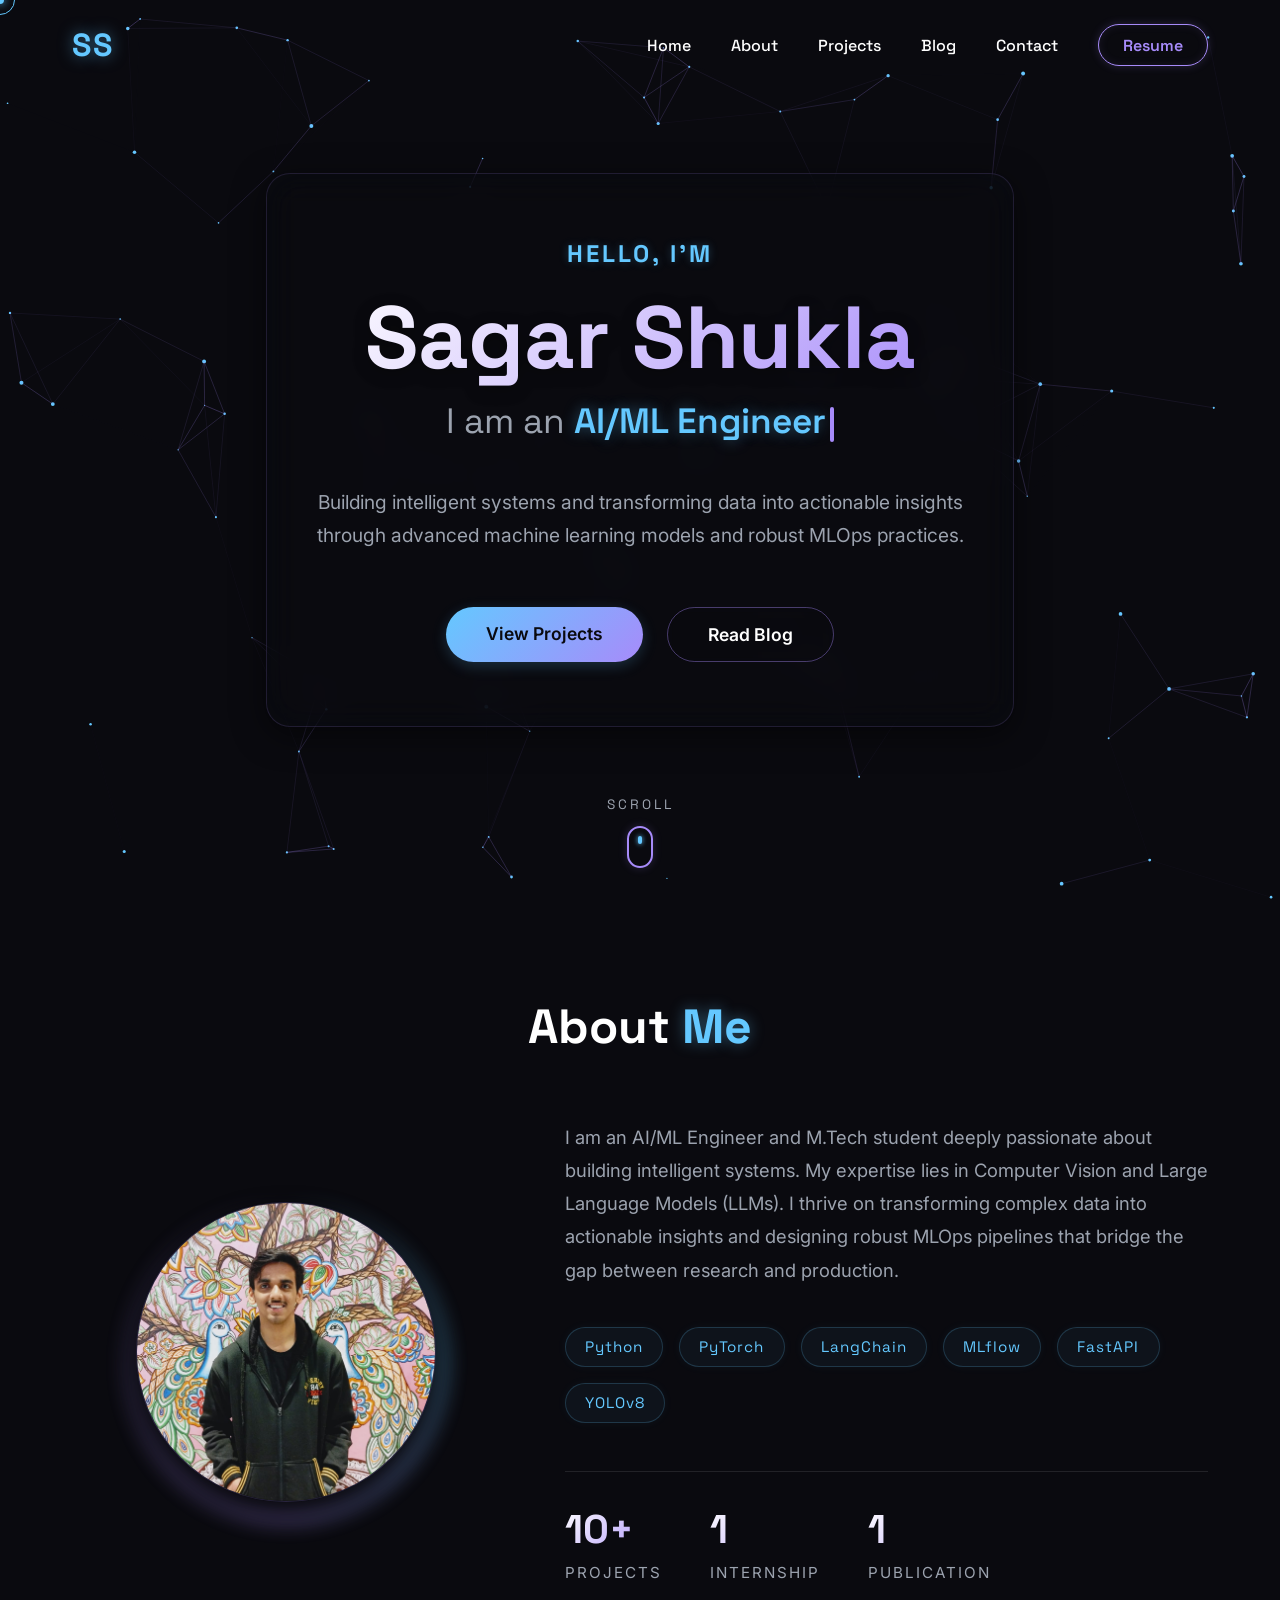
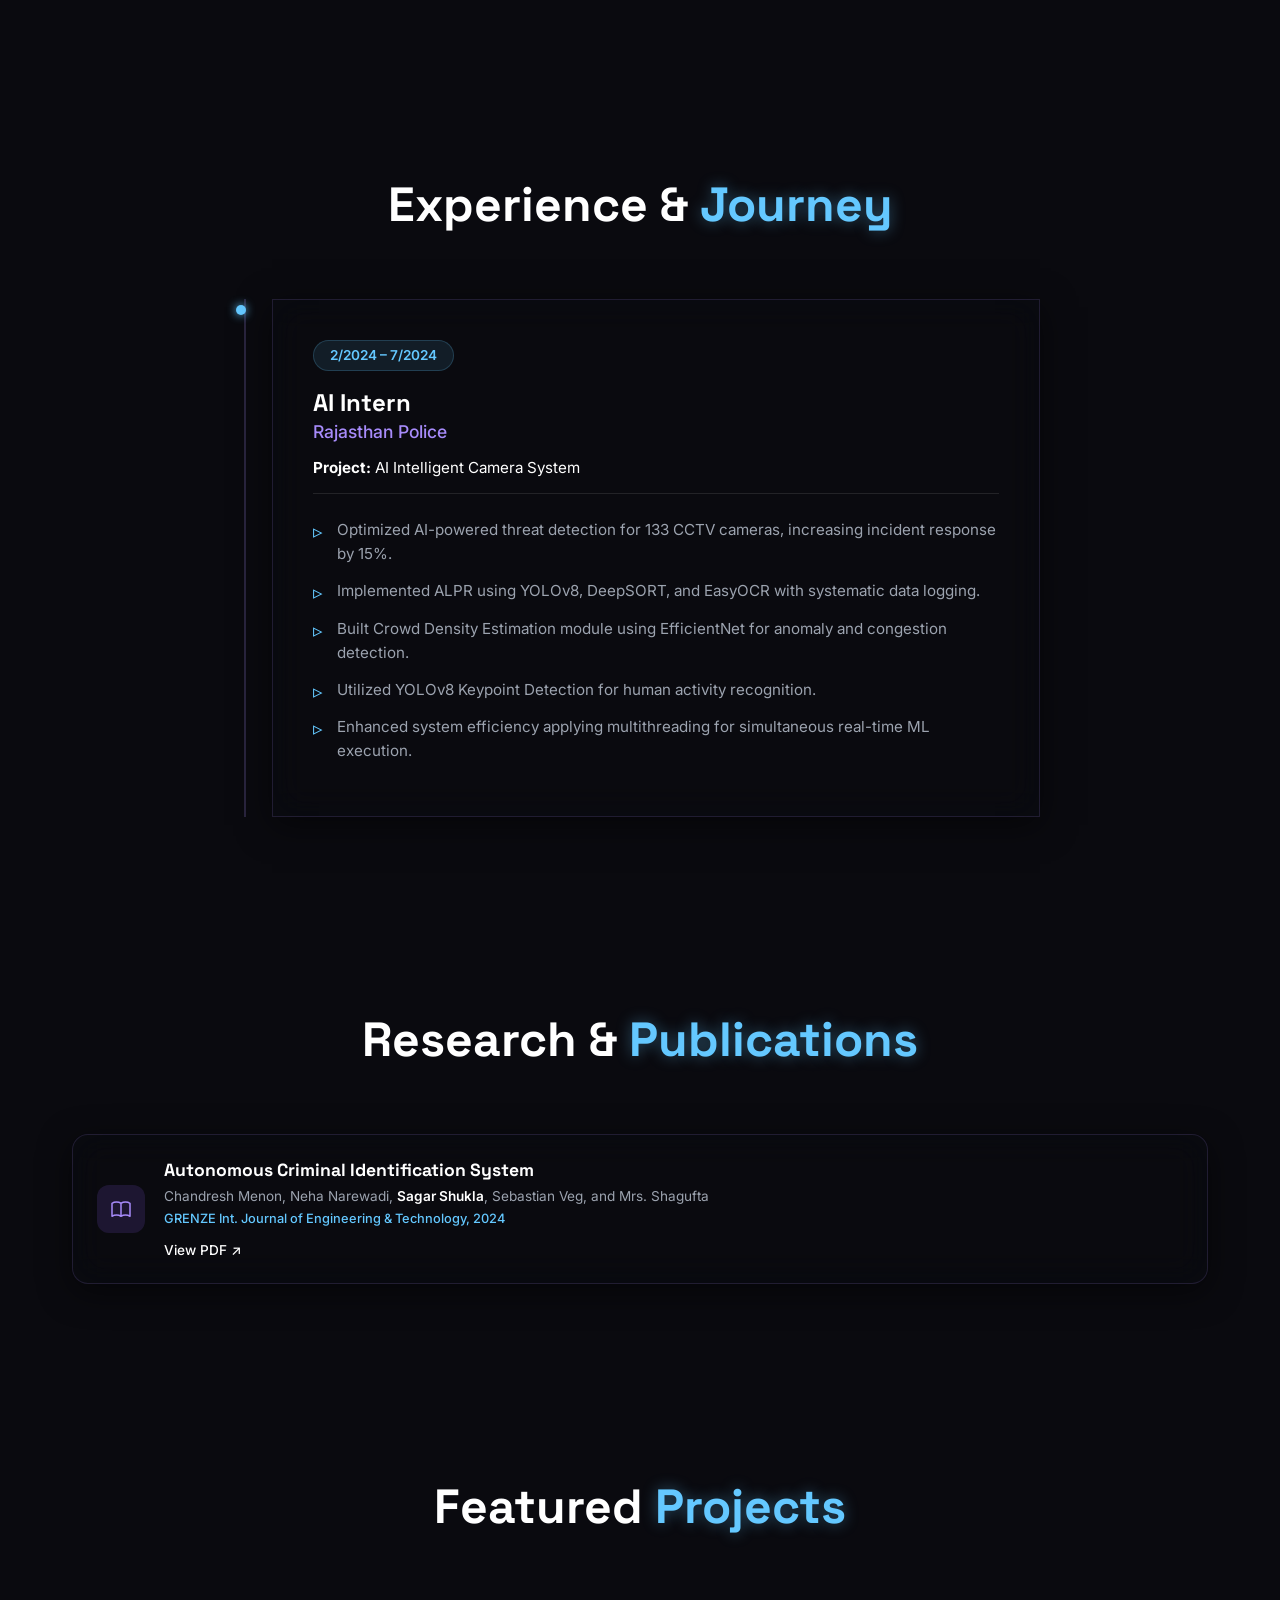
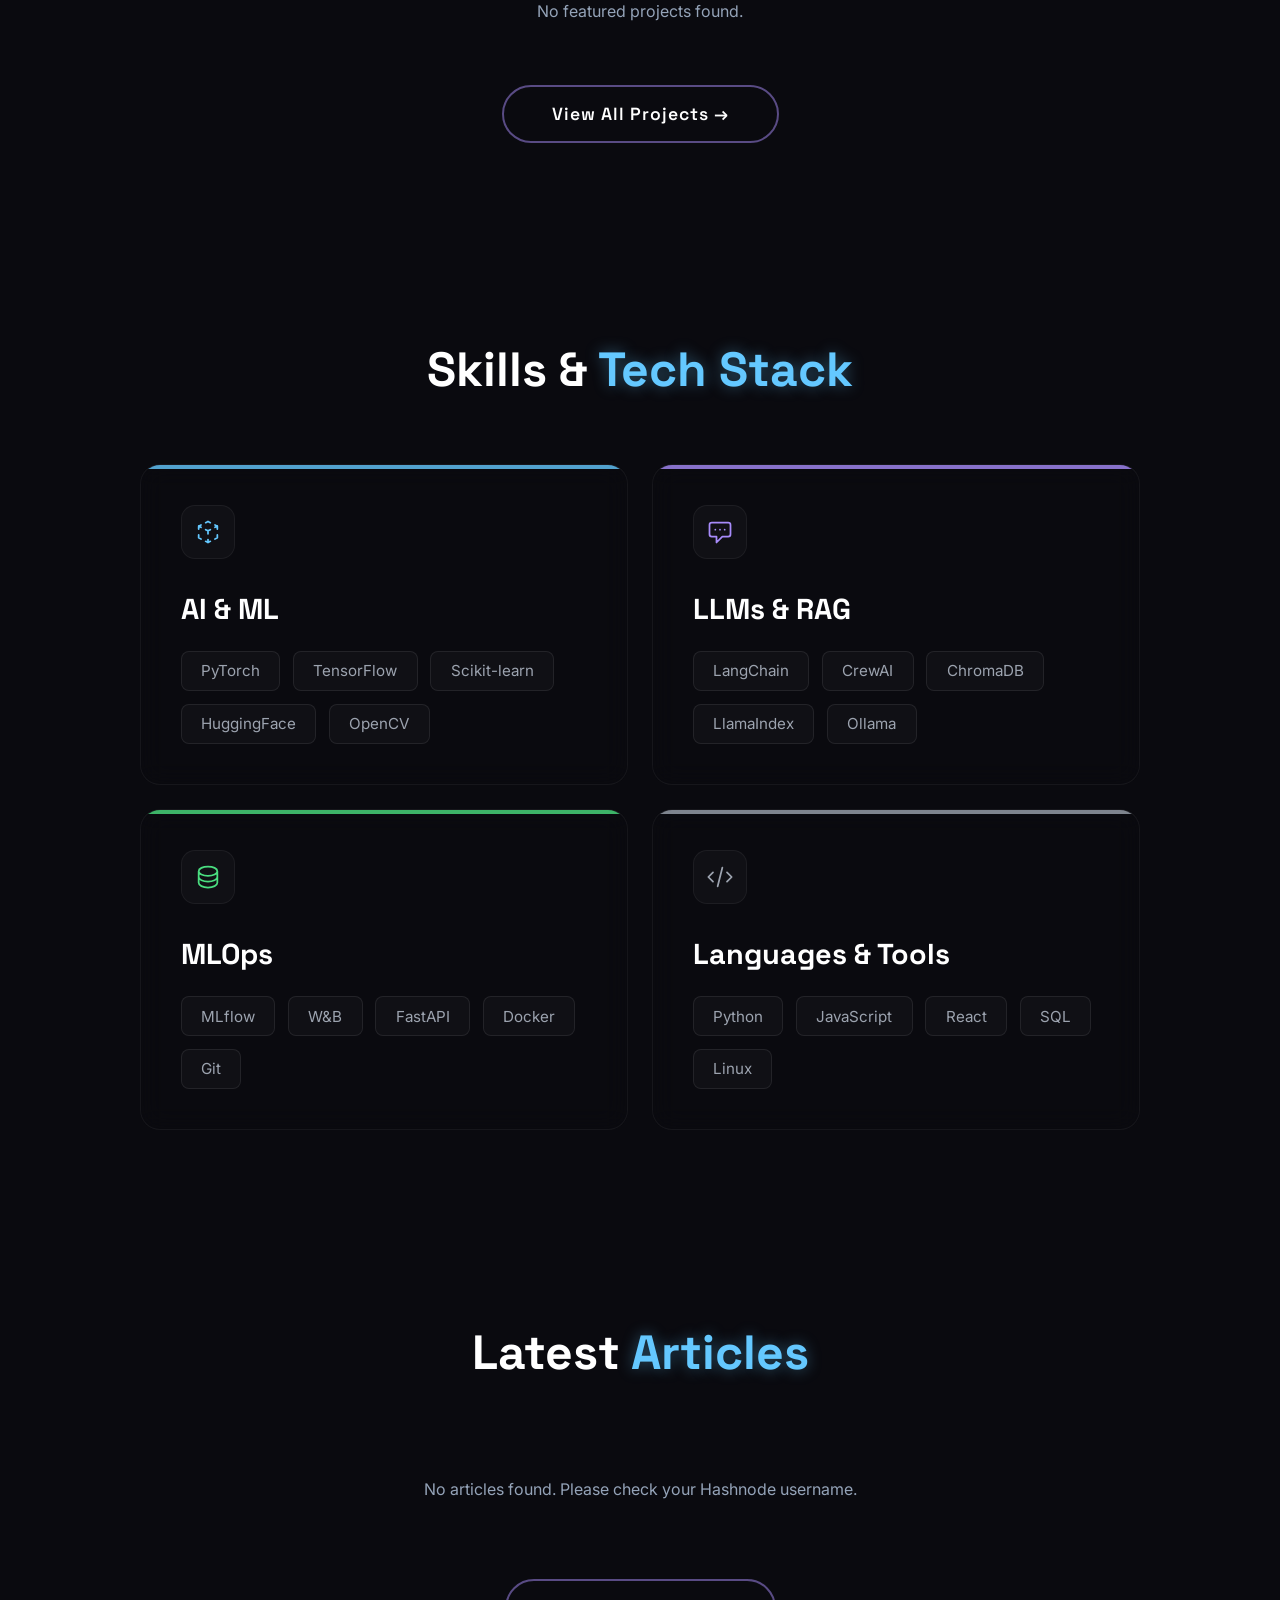
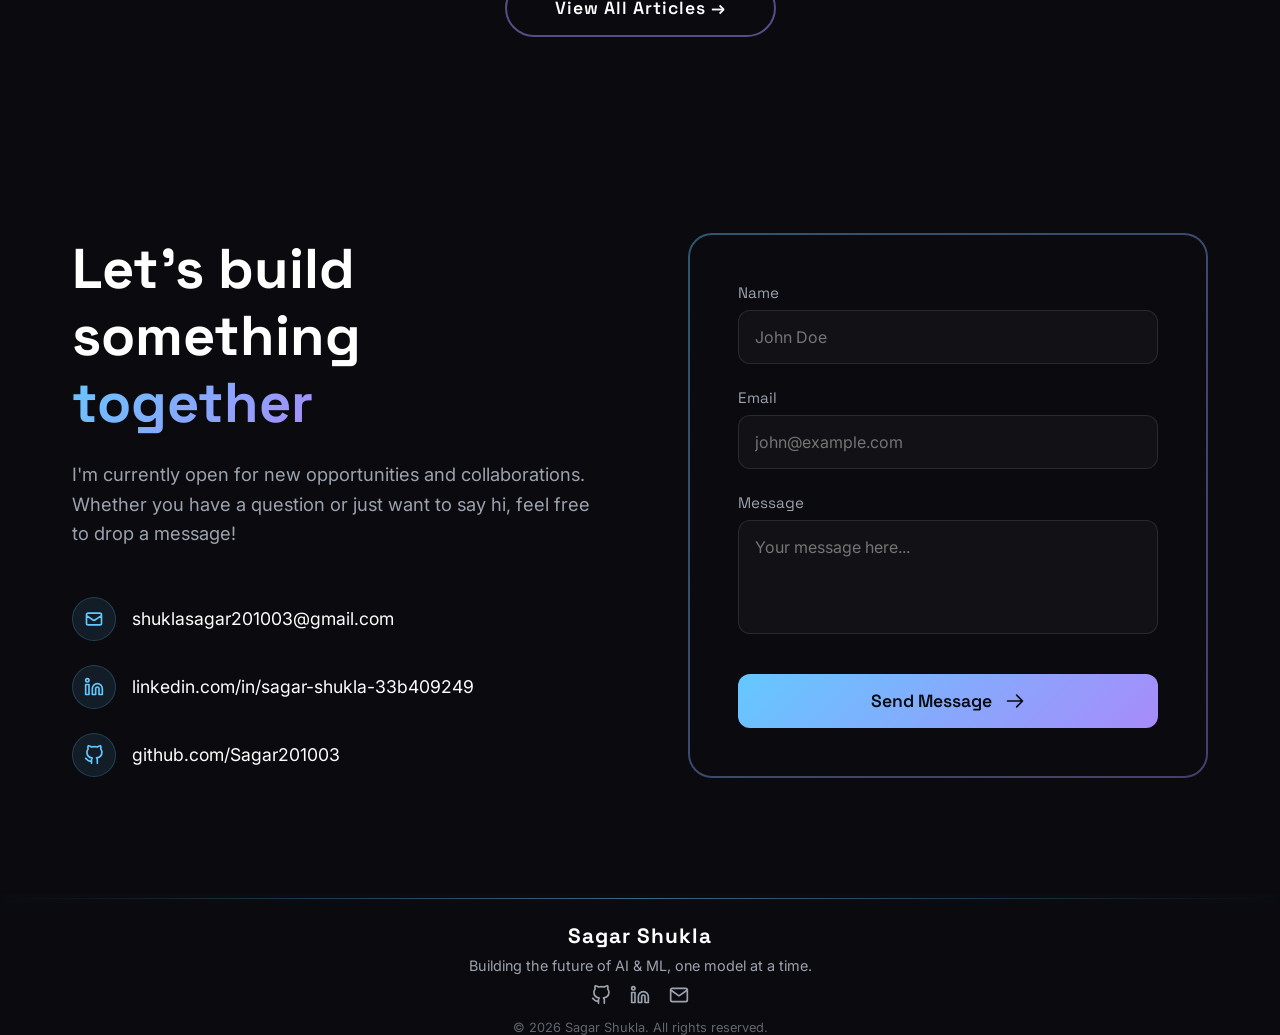
==== commit e9a94f29: "style: Redesign Publications section to use compact horizontal grid cards" ====
--- a/index.html
+++ b/index.html
@@ -146,22 +146,20 @@
         <div class="container">
             <h2 class="section-title">Research & <span>Publications</span></h2>
             
-            <div class="publication-card glass-card">
-                <div class="pub-icon">
-                    <svg viewBox="0 0 24 24" fill="none" stroke="currentColor" stroke-width="1.5">
-                        <path stroke-linecap="round" stroke-linejoin="round" d="M12 6.253v13m0-13C10.832 5.477 9.246 5 7.5 5S4.168 5.477 3 6.253v13C4.168 18.477 5.754 18 7.5 18s3.332.477 4.5 1.253m0-13C13.168 5.477 14.754 5 16.5 5c1.747 0 3.332.477 4.5 1.253v13C19.832 18.477 18.247 18 16.5 18c-1.746 0-3.332.477-4.5 1.253" />
-                    </svg>
-                </div>
-                <div class="pub-content">
-                    <h3 class="pub-title">Autonomous Criminal Identification System</h3>
-                    <p class="pub-authors">Chandresh Menon, Neha Narewadi, <strong>Sagar Shukla</strong>, Sebastian Veg, and Mrs. Shagufta</p>
-                    <p class="pub-journal"><em>GRENZE International Journal of Engineering and Technology, 2024 [pg2300-2305]</em></p>
-                    <a href="Autonomous Criminal Identification System.pdf" target="_blank" class="btn btn-outline-pill pub-link">
-                        <svg viewBox="0 0 24 24" fill="none" stroke="currentColor" stroke-width="2" width="16" height="16">
-                            <path stroke-linecap="round" stroke-linejoin="round" d="M12 10v6m0 0l-3-3m3 3l3-3m2 8H7a2 2 0 01-2-2V5a2 2 0 012-2h5.586a1 1 0 01.707.293l5.414 5.414a1 1 0 01.293.707V19a2 2 0 01-2 2z" />
-                        </svg>
-                        Read Paper
-                    </a>
+            <div class="publications-grid">
+                <!-- Publication 1 -->
+                <div class="pub-horizontal-card glass-card">
+                    <div class="pub-left">
+                        <svg viewBox="0 0 24 24" fill="none" stroke="currentColor" stroke-width="1.5">
+                            <path stroke-linecap="round" stroke-linejoin="round" d="M12 6.253v13m0-13C10.832 5.477 9.246 5 7.5 5S4.168 5.477 3 6.253v13C4.168 18.477 5.754 18 7.5 18s3.332.477 4.5 1.253m0-13C13.168 5.477 14.754 5 16.5 5c1.747 0 3.332.477 4.5 1.253v13C19.832 18.477 18.247 18 16.5 18c-1.746 0-3.332.477-4.5 1.253" />
+                        </svg>
+                    </div>
+                    <div class="pub-right">
+                        <h3 class="pub-compact-title">Autonomous Criminal Identification System</h3>
+                        <p class="pub-compact-authors">Chandresh Menon, Neha Narewadi, <strong>Sagar Shukla</strong>, Sebastian Veg, and Mrs. Shagufta</p>
+                        <p class="pub-compact-journal">GRENZE Int. Journal of Engineering & Technology, 2024</p>
+                        <a href="Autonomous Criminal Identification System.pdf" target="_blank" class="pub-compact-link">View PDF ↗</a>
+                    </div>
                 </div>
             </div>
         </div>
--- a/style.css
+++ b/style.css
@@ -2252,71 +2252,91 @@
     padding: 6rem 0;
 }
 
-.publication-card {
-    display: flex;
-    gap: 2rem;
-    padding: 2.5rem;
-    align-items: flex-start;
-    max-width: 900px;
-    margin: 0 auto;
-}
-
-.pub-icon {
+.publications-grid {
+    display: grid;
+    grid-template-columns: repeat(auto-fit, minmax(350px, 1fr));
+    gap: 1.5rem;
+}
+
+.pub-horizontal-card {
+    display: flex;
+    align-items: center;
+    gap: 1.2rem;
+    padding: 1.5rem;
+    transition: transform 0.3s ease, box-shadow 0.3s ease;
+    border-radius: 16px;
+}
+
+.pub-horizontal-card:hover {
+    transform: translateY(-4px);
+    box-shadow: 0 10px 30px rgba(139, 92, 246, 0.1);
+}
+
+.pub-left {
     flex-shrink: 0;
-    width: 60px;
-    height: 60px;
-    background: rgba(139, 92, 246, 0.1);
-    border-radius: 15px;
+    width: 48px;
+    height: 48px;
+    background: rgba(139, 92, 246, 0.15);
+    border-radius: 12px;
     display: flex;
     align-items: center;
     justify-content: center;
     color: var(--accent-violet);
 }
 
-.pub-icon svg {
-    width: 32px;
-    height: 32px;
-}
-
-.pub-content {
+.pub-left svg {
+    width: 24px;
+    height: 24px;
+}
+
+.pub-right {
     flex-grow: 1;
 }
 
-.pub-title {
-    font-size: 1.5rem;
-    color: var(--text-primary);
-    margin-bottom: 0.5rem;
-    font-family: var(--font-heading);
-}
-
-.pub-authors {
-    color: var(--text-secondary);
-    margin-bottom: 0.5rem;
-    font-size: 0.95rem;
-}
-
-.pub-authors strong {
+.pub-compact-title {
+    font-size: 1.1rem;
+    color: var(--text-primary);
+    margin-bottom: 0.3rem;
+    font-family: var(--font-heading);
+    line-height: 1.3;
+}
+
+.pub-compact-authors {
+    color: var(--text-secondary);
+    font-size: 0.85rem;
+    margin-bottom: 0.3rem;
+    line-height: 1.4;
+}
+
+.pub-compact-authors strong {
     color: var(--text-primary);
     font-weight: 600;
 }
 
-.pub-journal {
+.pub-compact-journal {
     color: var(--accent-blue);
-    font-size: 0.9rem;
-    margin-bottom: 1.5rem;
-}
-
-.pub-link {
+    font-size: 0.8rem;
+    margin-bottom: 0.8rem;
+    font-weight: 500;
+}
+
+.pub-compact-link {
+    font-size: 0.85rem;
+    color: var(--text-primary);
+    text-decoration: none;
+    font-weight: 500;
+    transition: color 0.3s ease;
     display: inline-flex;
     align-items: center;
-    gap: 0.5rem;
-    padding: 0.5rem 1.2rem;
-    font-size: 0.9rem;
+    gap: 4px;
+}
+
+.pub-compact-link:hover {
+    color: var(--accent-blue);
 }
 
 @media (max-width: 768px) {
-    .publication-card {
-        flex-direction: column;
-        gap: 1.5rem;
+    .publications-grid {
+        grid-template-columns: 1fr;
     }
 }
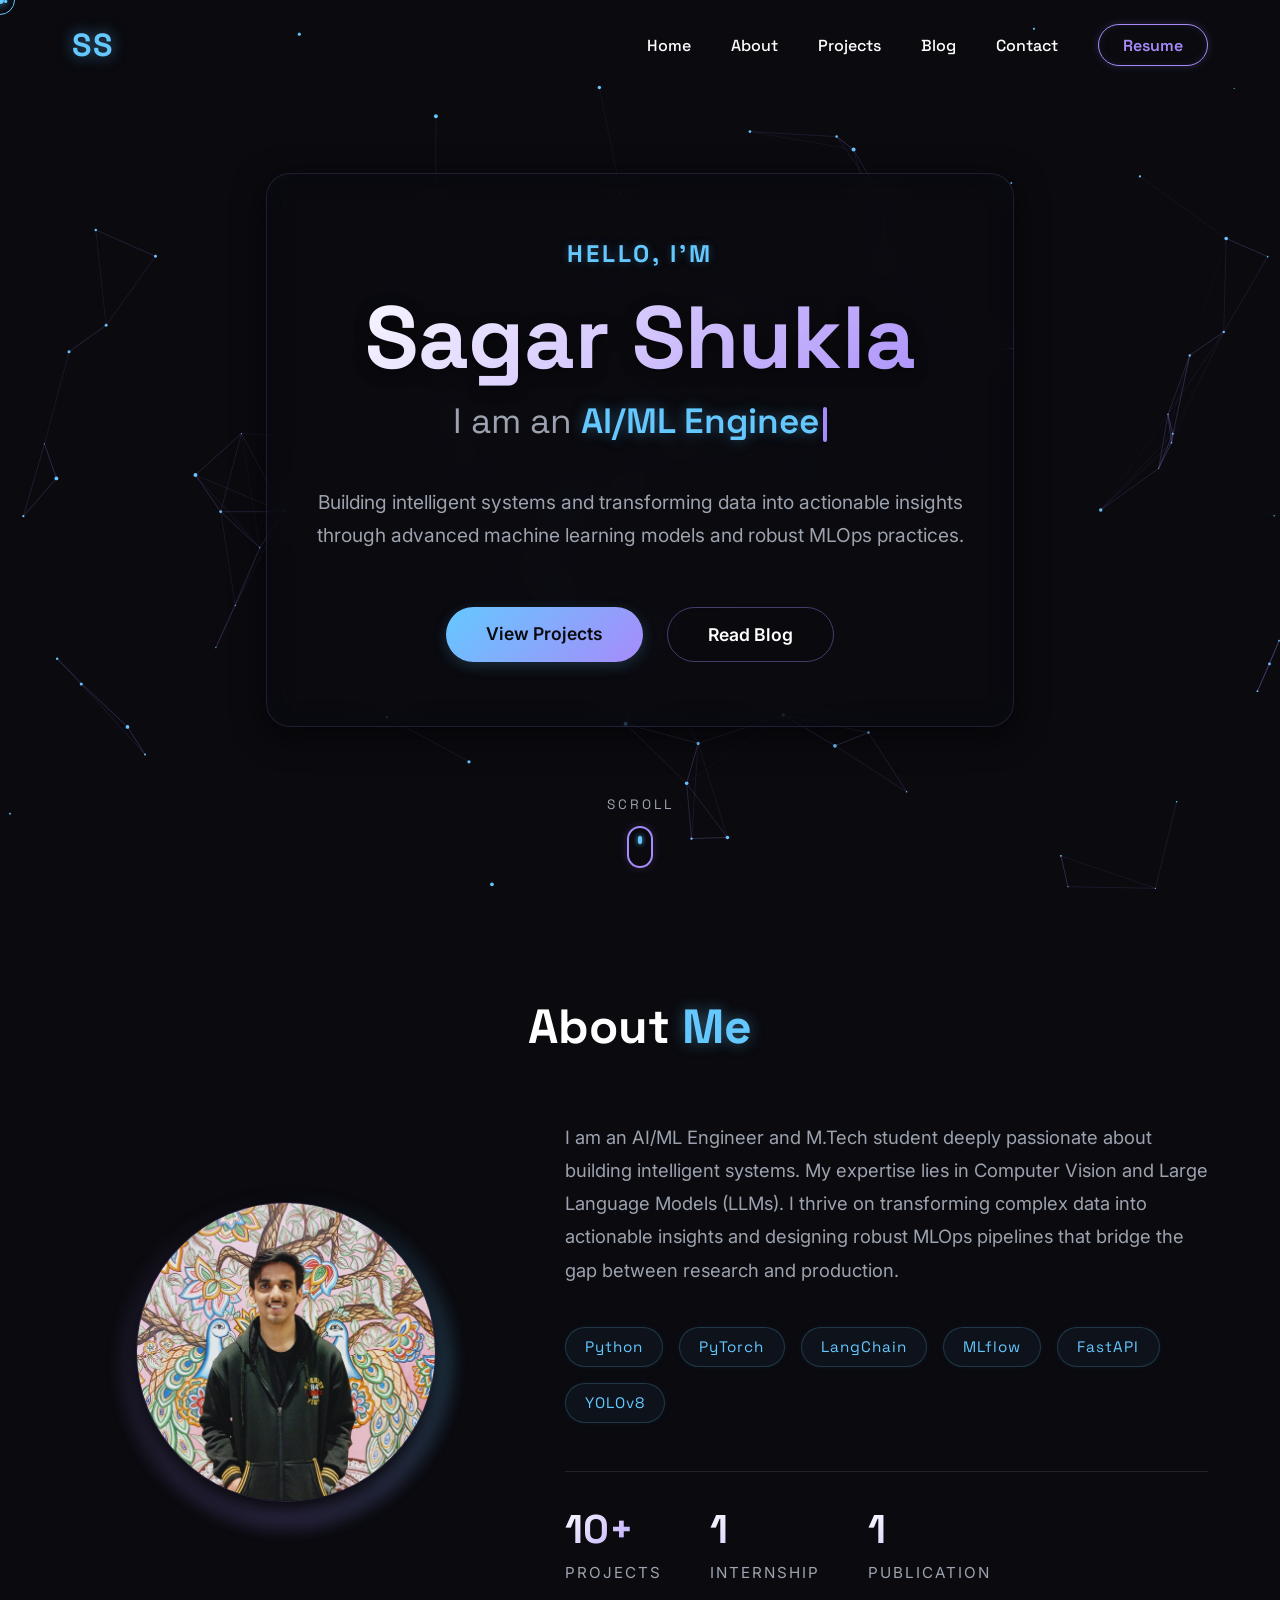
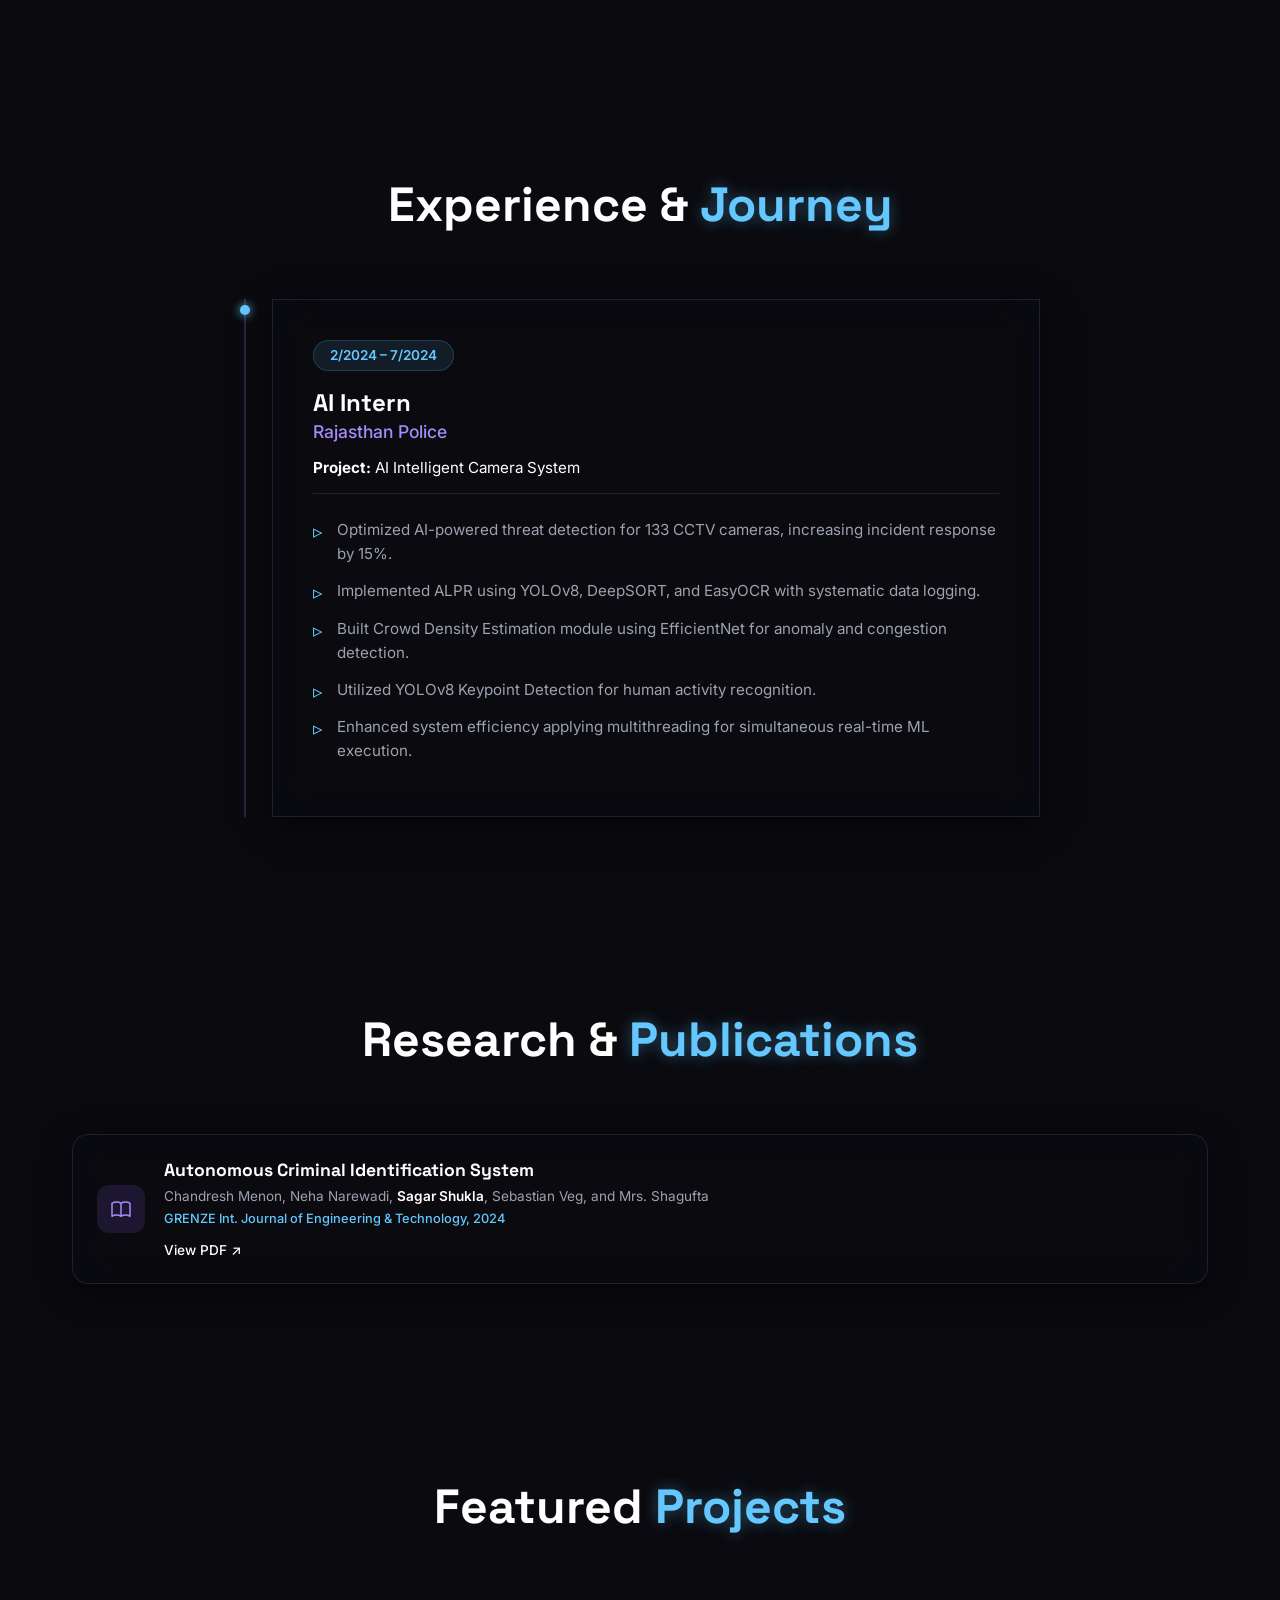
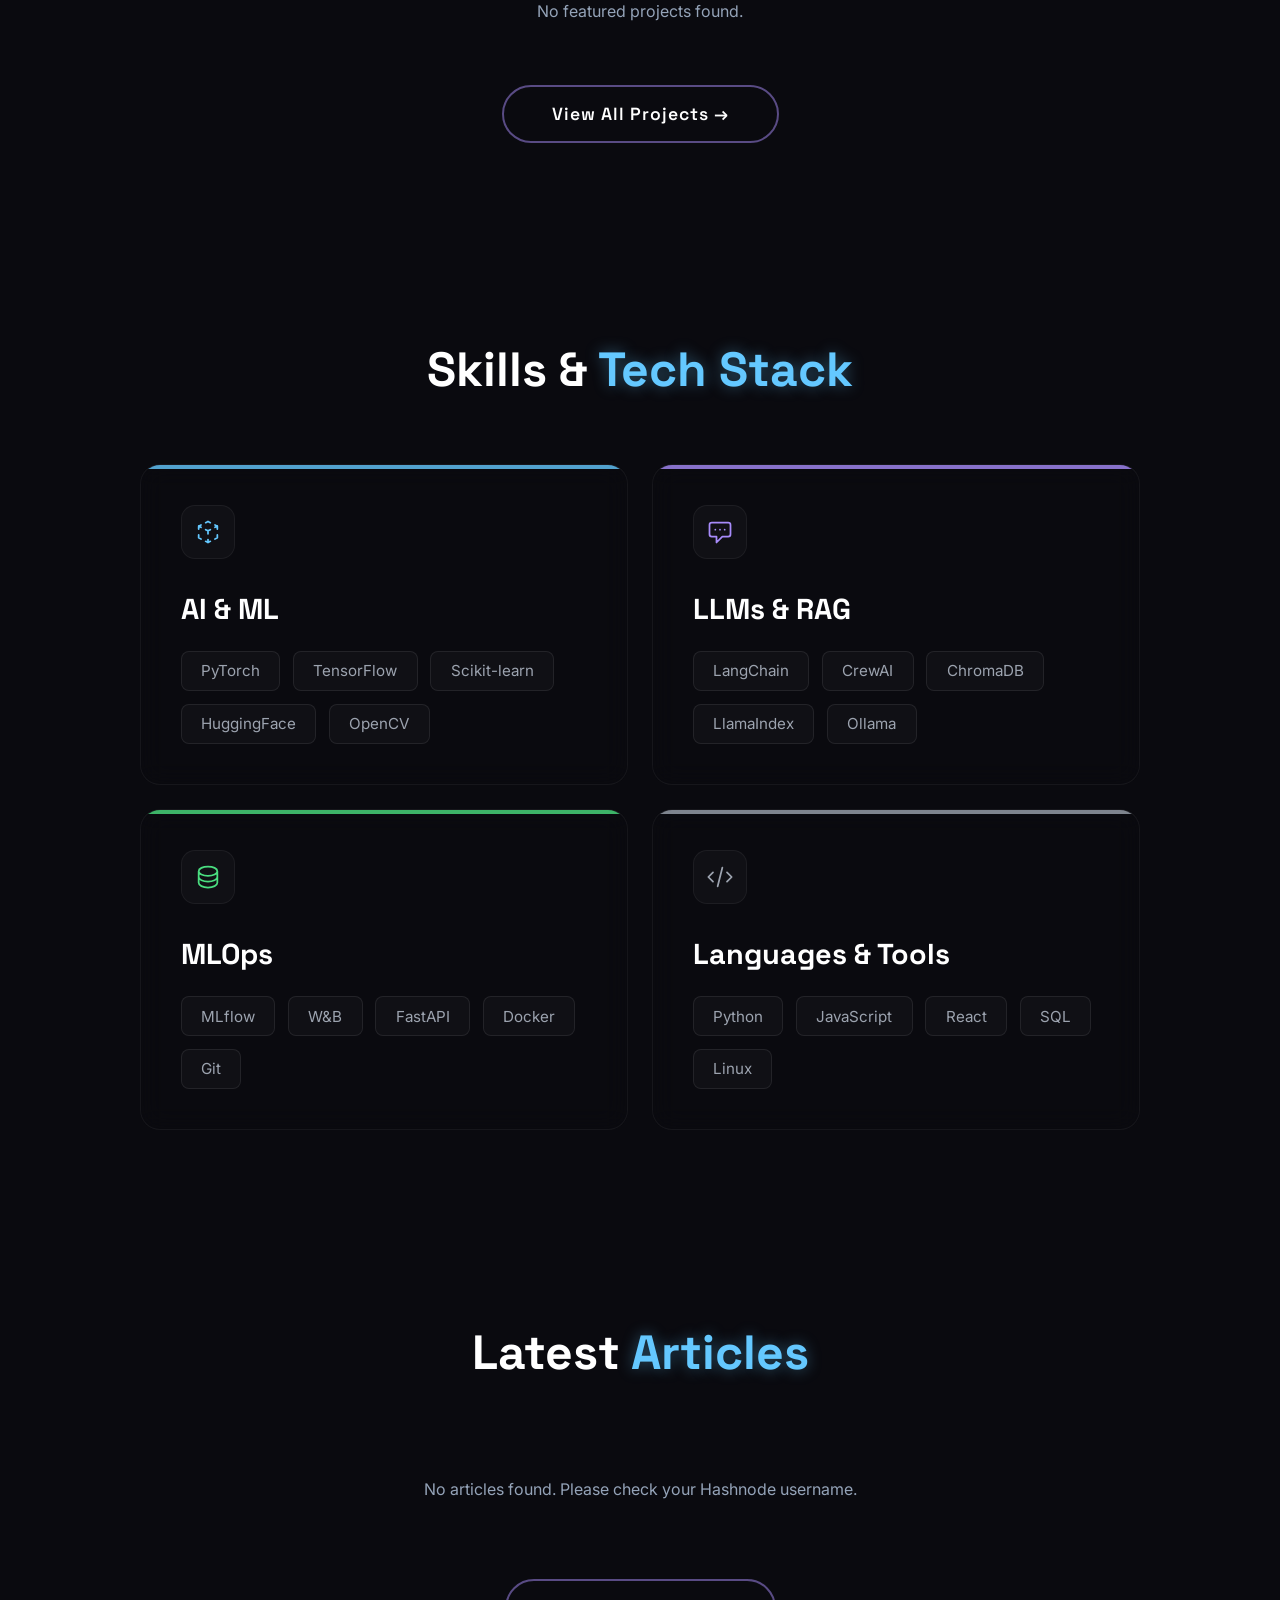
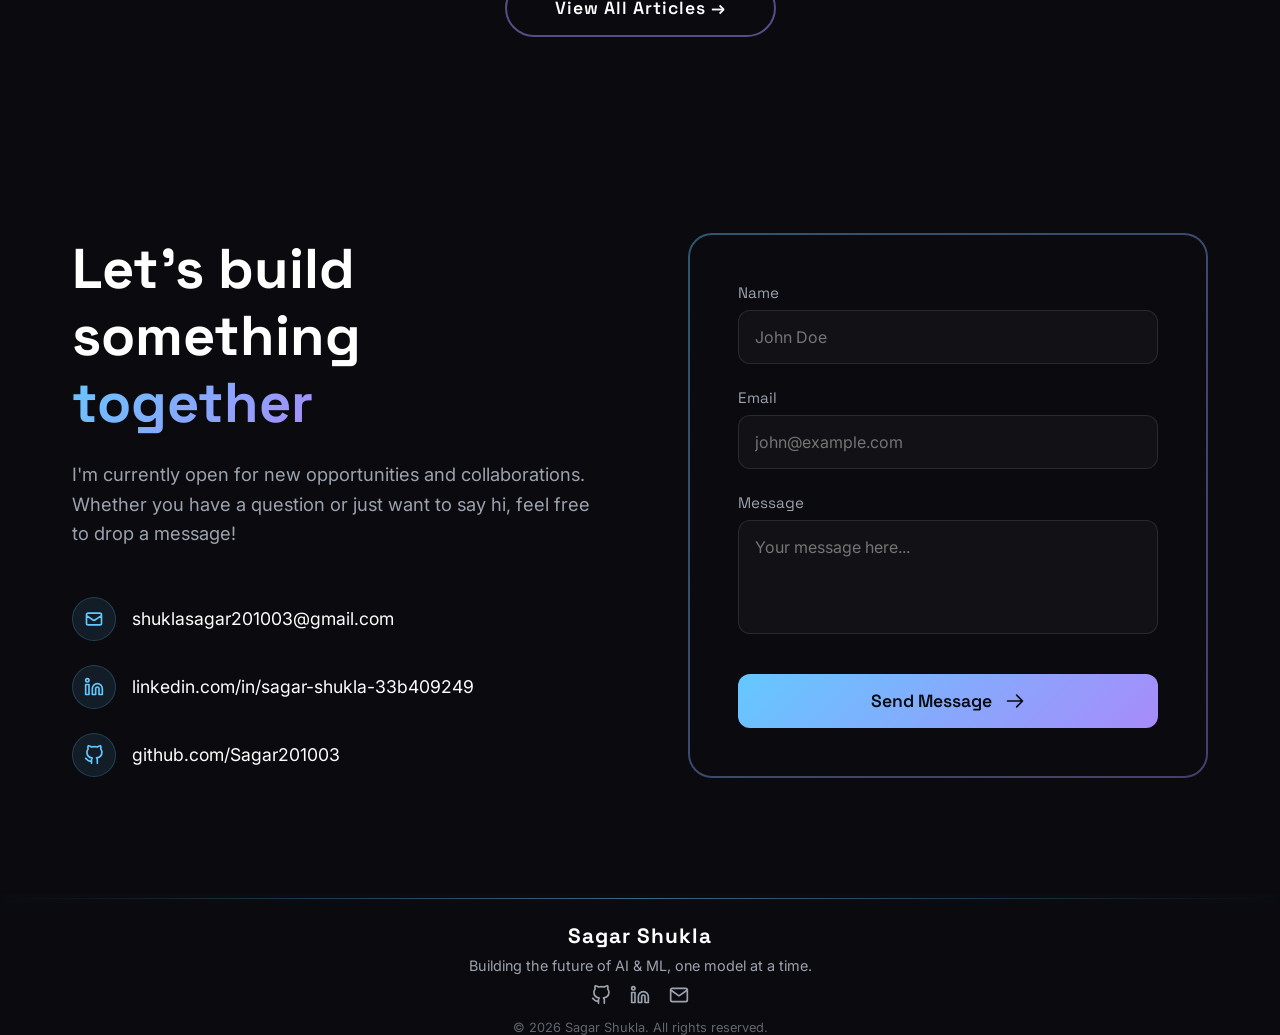
==== commit 2697bd72: "Force CSS cache bust for timeline dot fix" ====
--- a/index.html
+++ b/index.html
@@ -12,7 +12,7 @@
     <link
         href="https://fonts.googleapis.com/css2?family=Inter:wght@400;500;600&family=Space+Grotesk:wght@500;700&display=swap"
         rel="stylesheet">
-    <link rel="stylesheet" href="style.css">
+    <link rel="stylesheet" href="style.css?v=2">
 </head>
 
 <body>
--- a/style.css
+++ b/style.css
@@ -2180,7 +2180,6 @@
     border-radius: 50%;
     background: var(--accent-blue);
     box-shadow: 0 0 10px var(--accent-blue);
-    transform: translateX(-4px);
 }
 
 .timeline-content {
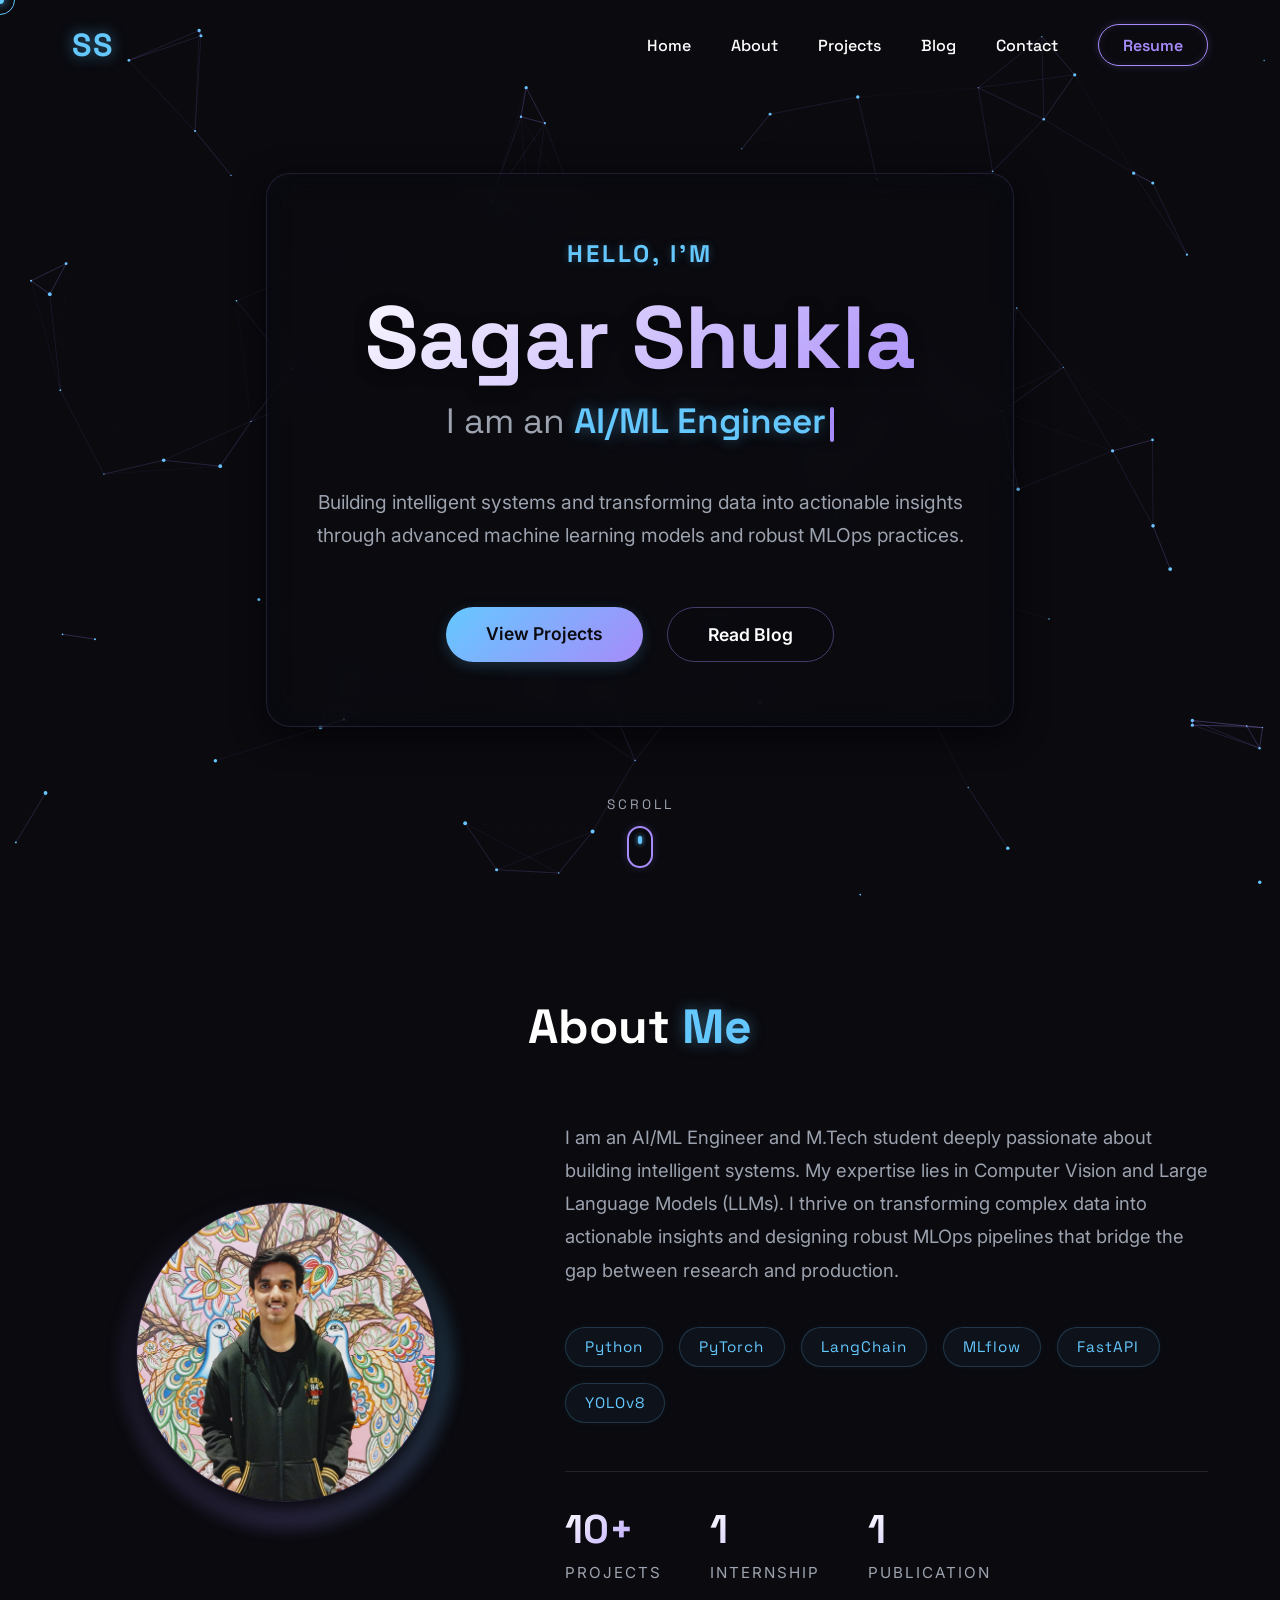
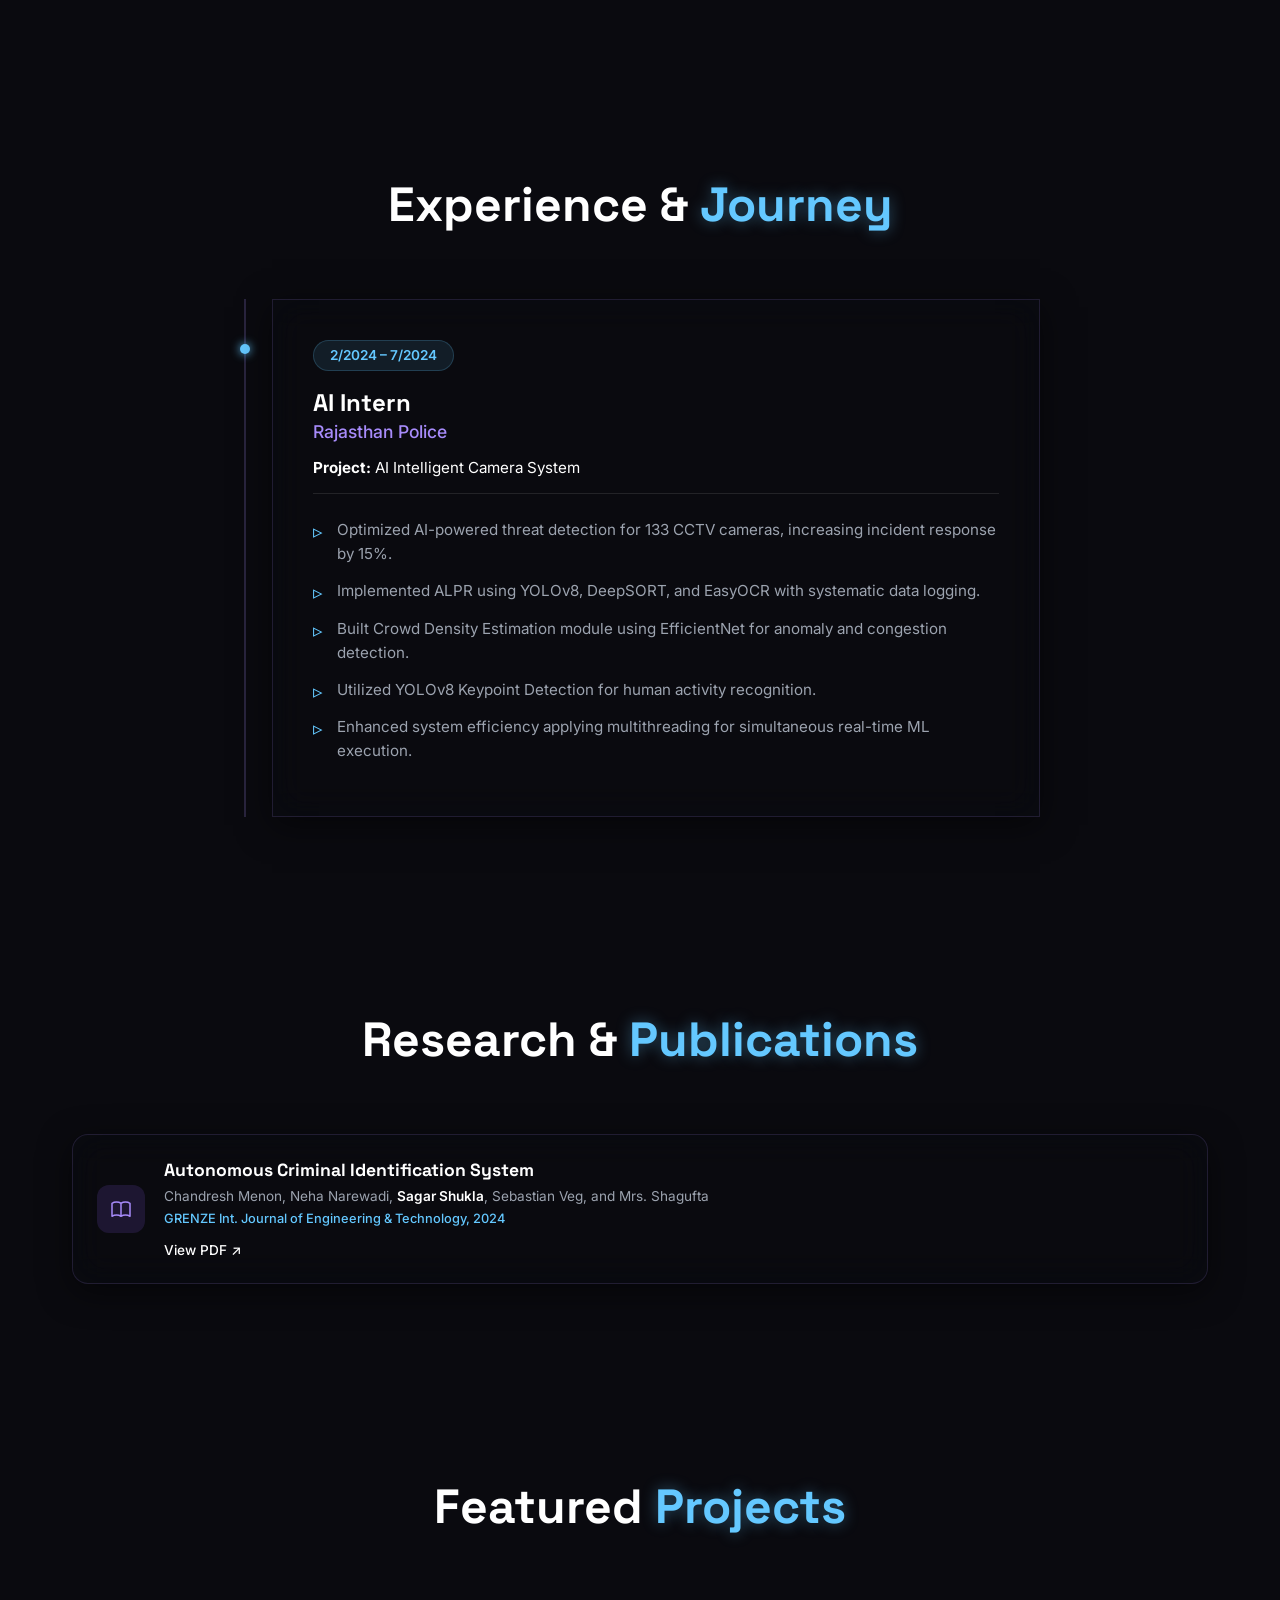
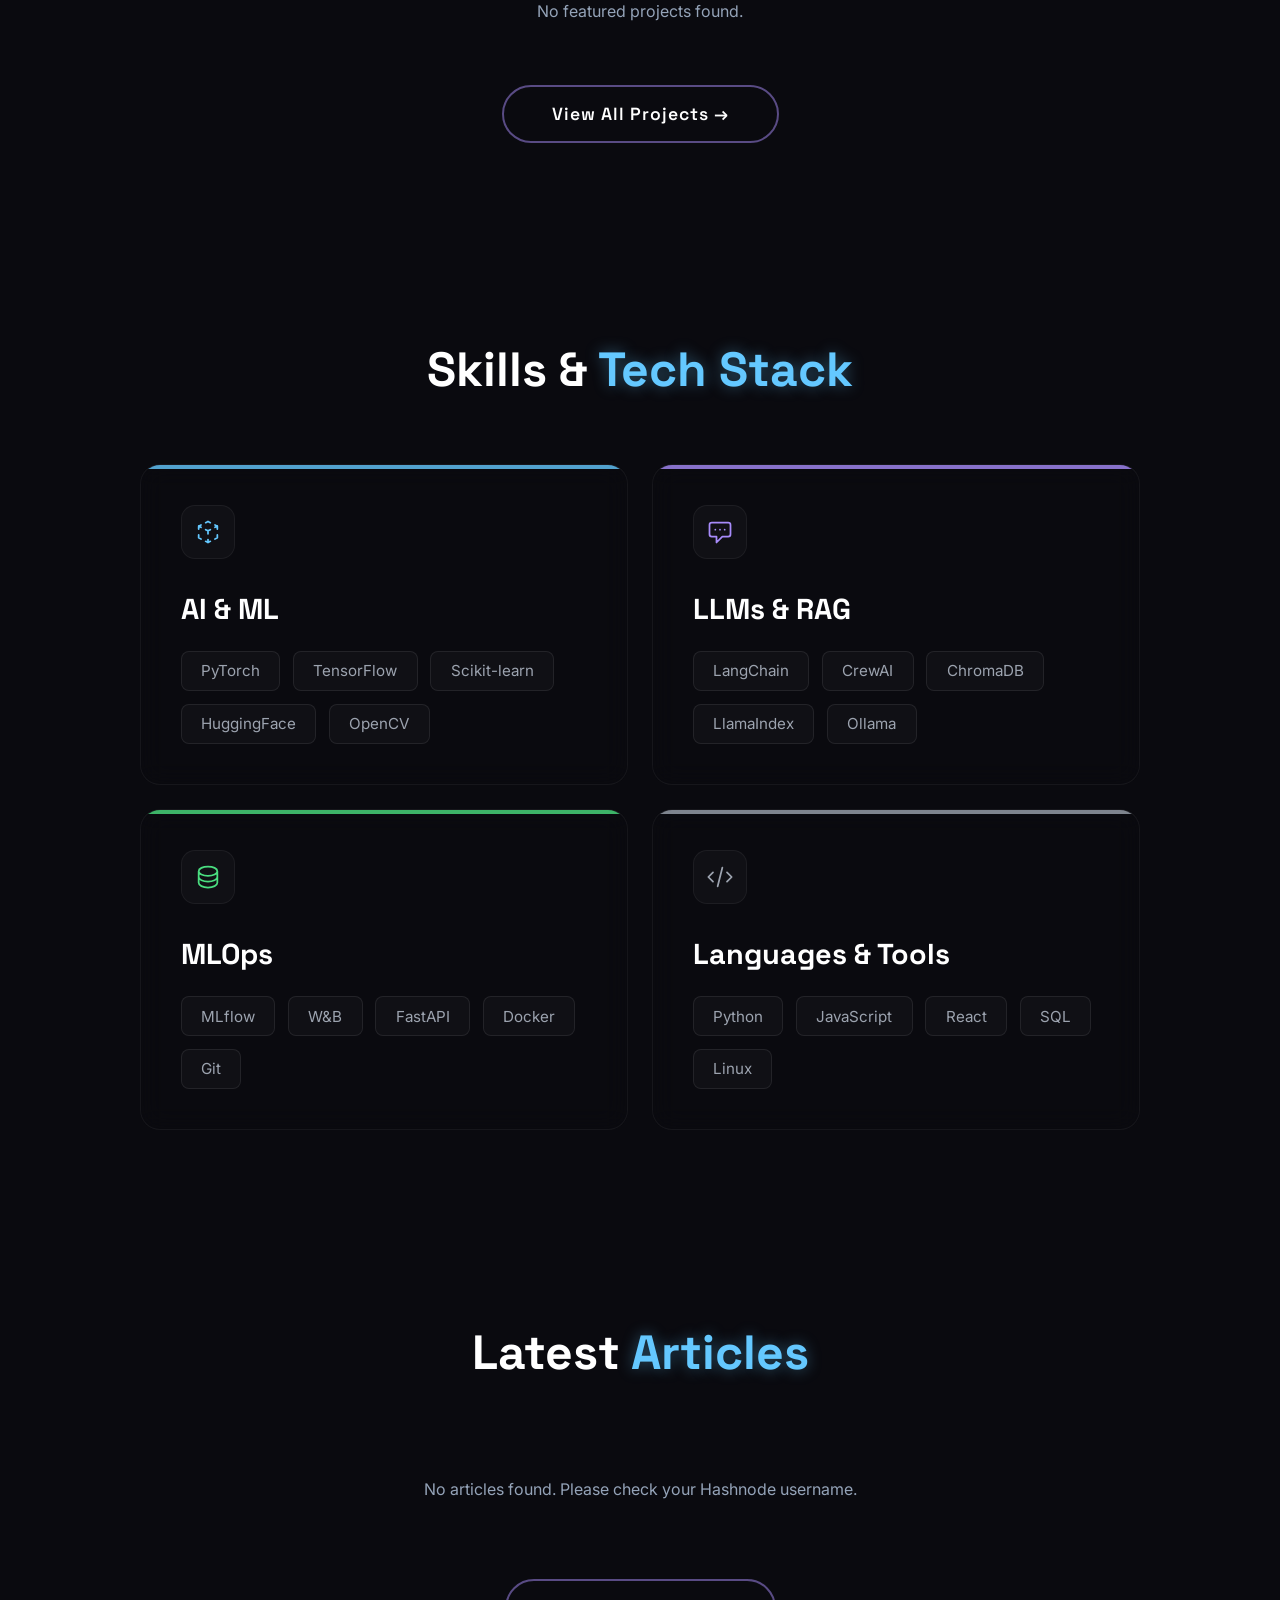
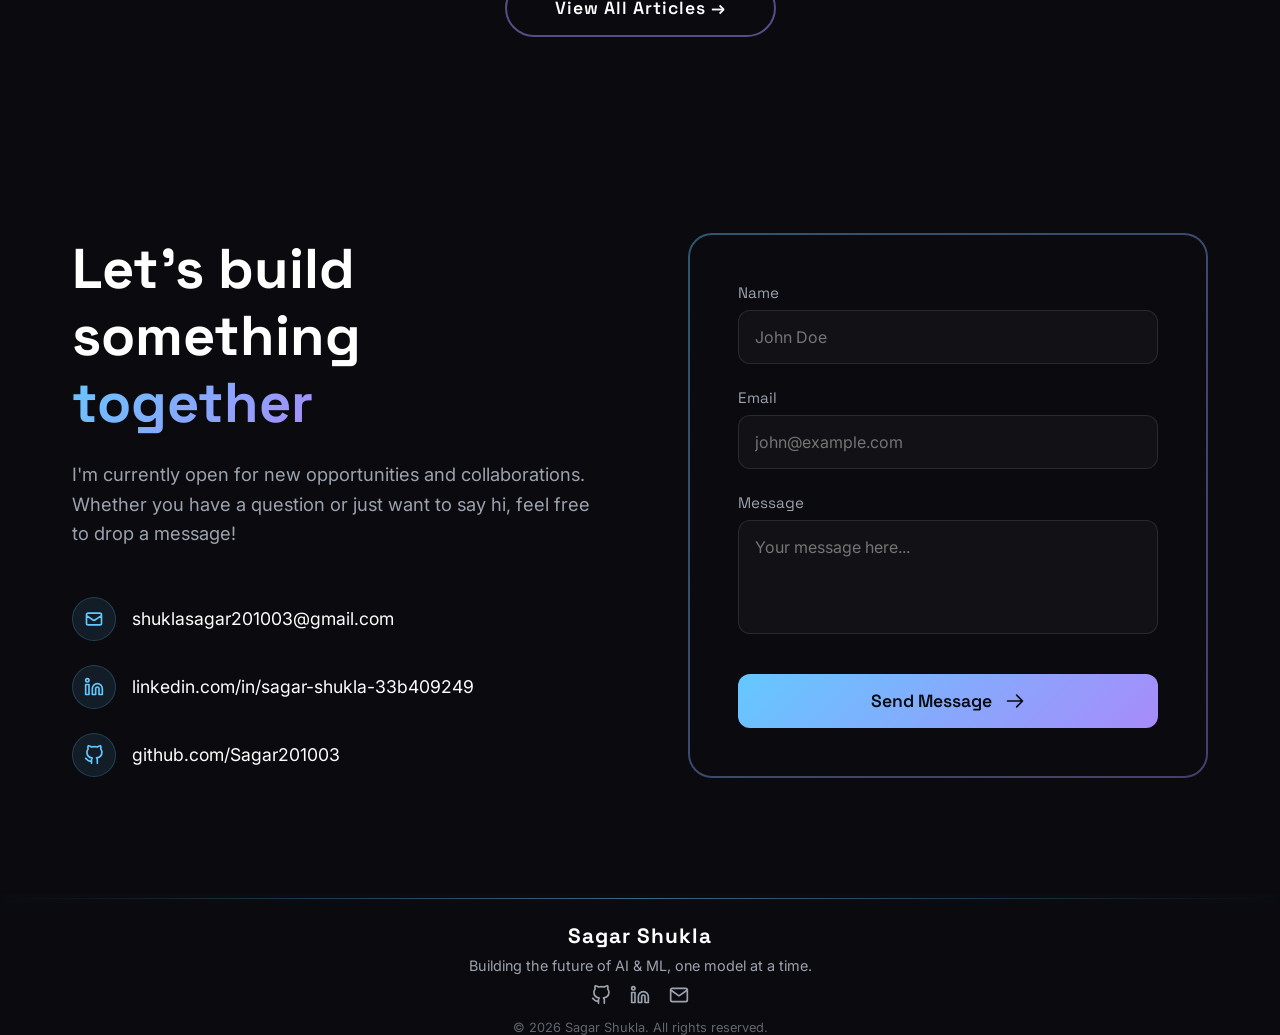
==== commit 78929f66: "Fix timeline dot vertical alignment" ====
--- a/index.html
+++ b/index.html
@@ -12,7 +12,7 @@
     <link
         href="https://fonts.googleapis.com/css2?family=Inter:wght@400;500;600&family=Space+Grotesk:wght@500;700&display=swap"
         rel="stylesheet">
-    <link rel="stylesheet" href="style.css?v=2">
+    <link rel="stylesheet" href="style.css?v=3">
 </head>
 
 <body>
--- a/style.css
+++ b/style.css
@@ -2174,7 +2174,7 @@
 .timeline-dot {
     position: absolute;
     left: -2rem;
-    top: 6px;
+    top: 2.8rem;
     width: 10px;
     height: 10px;
     border-radius: 50%;
